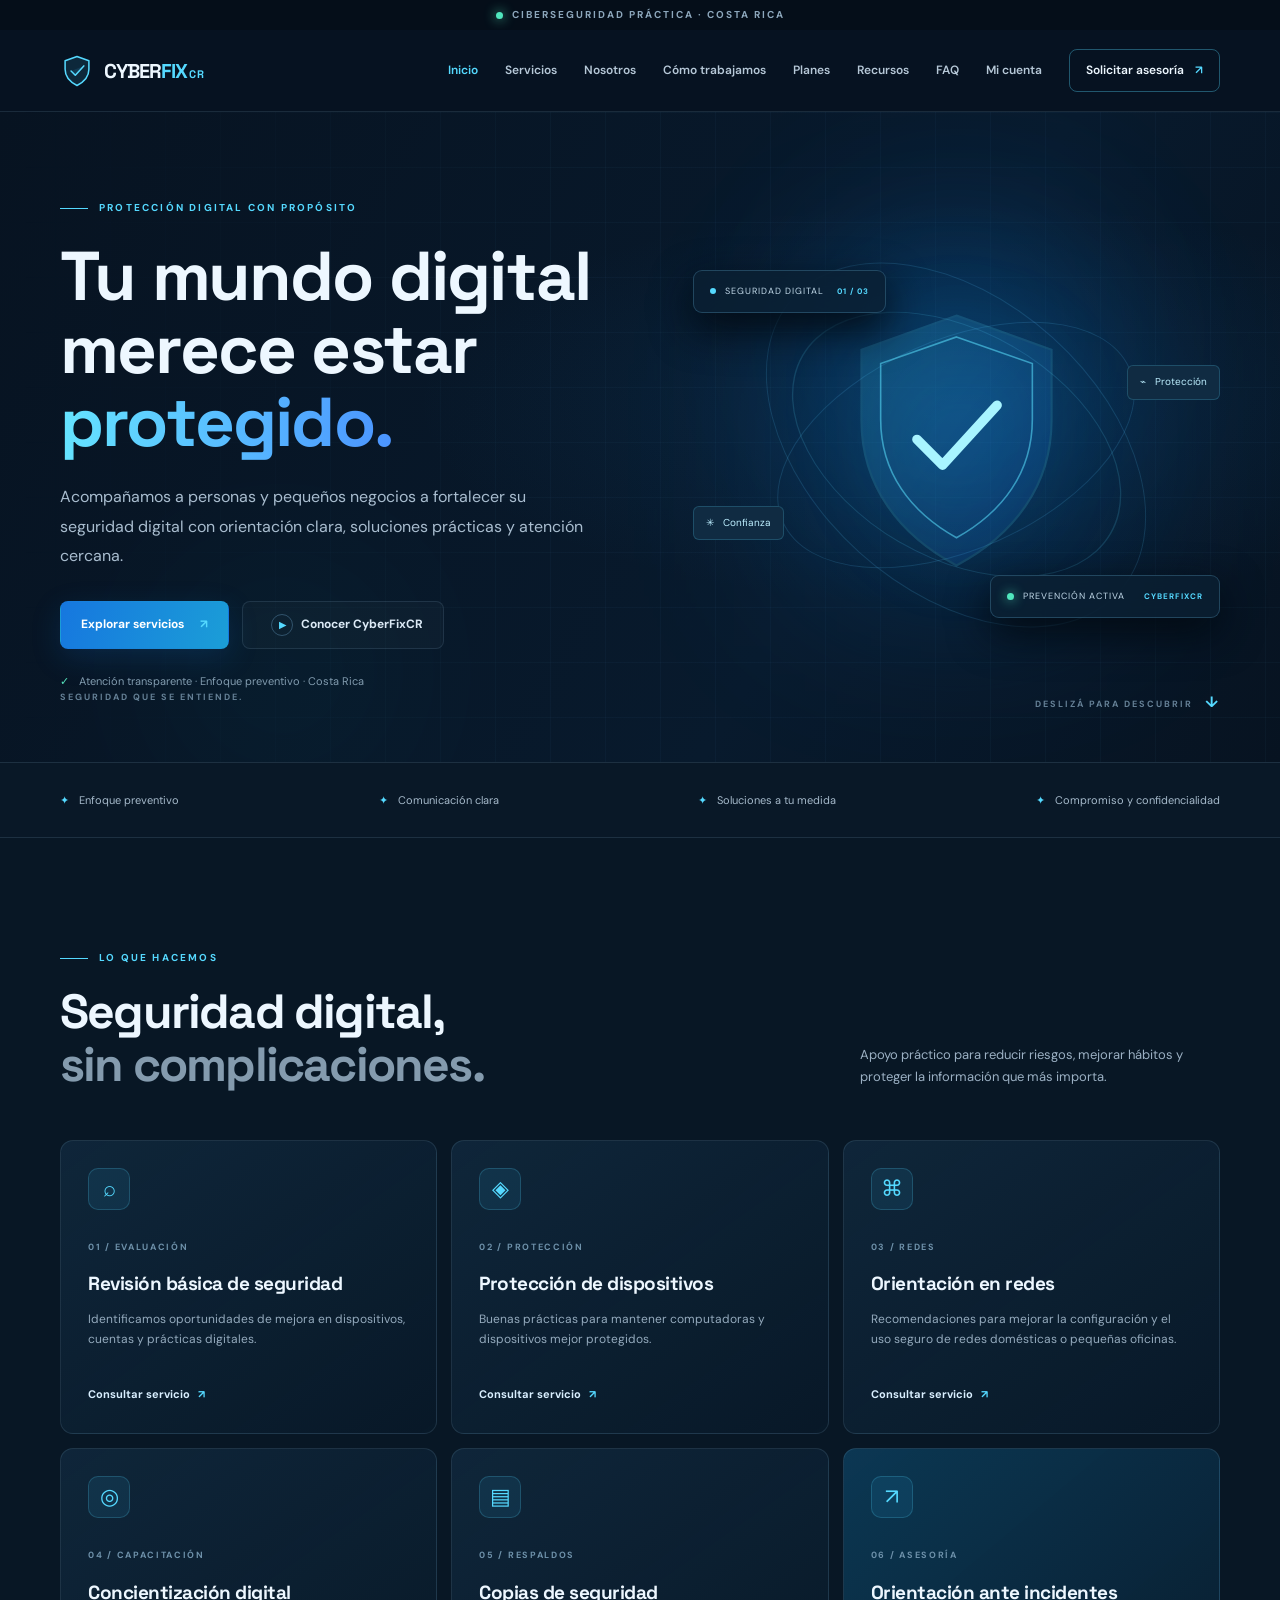
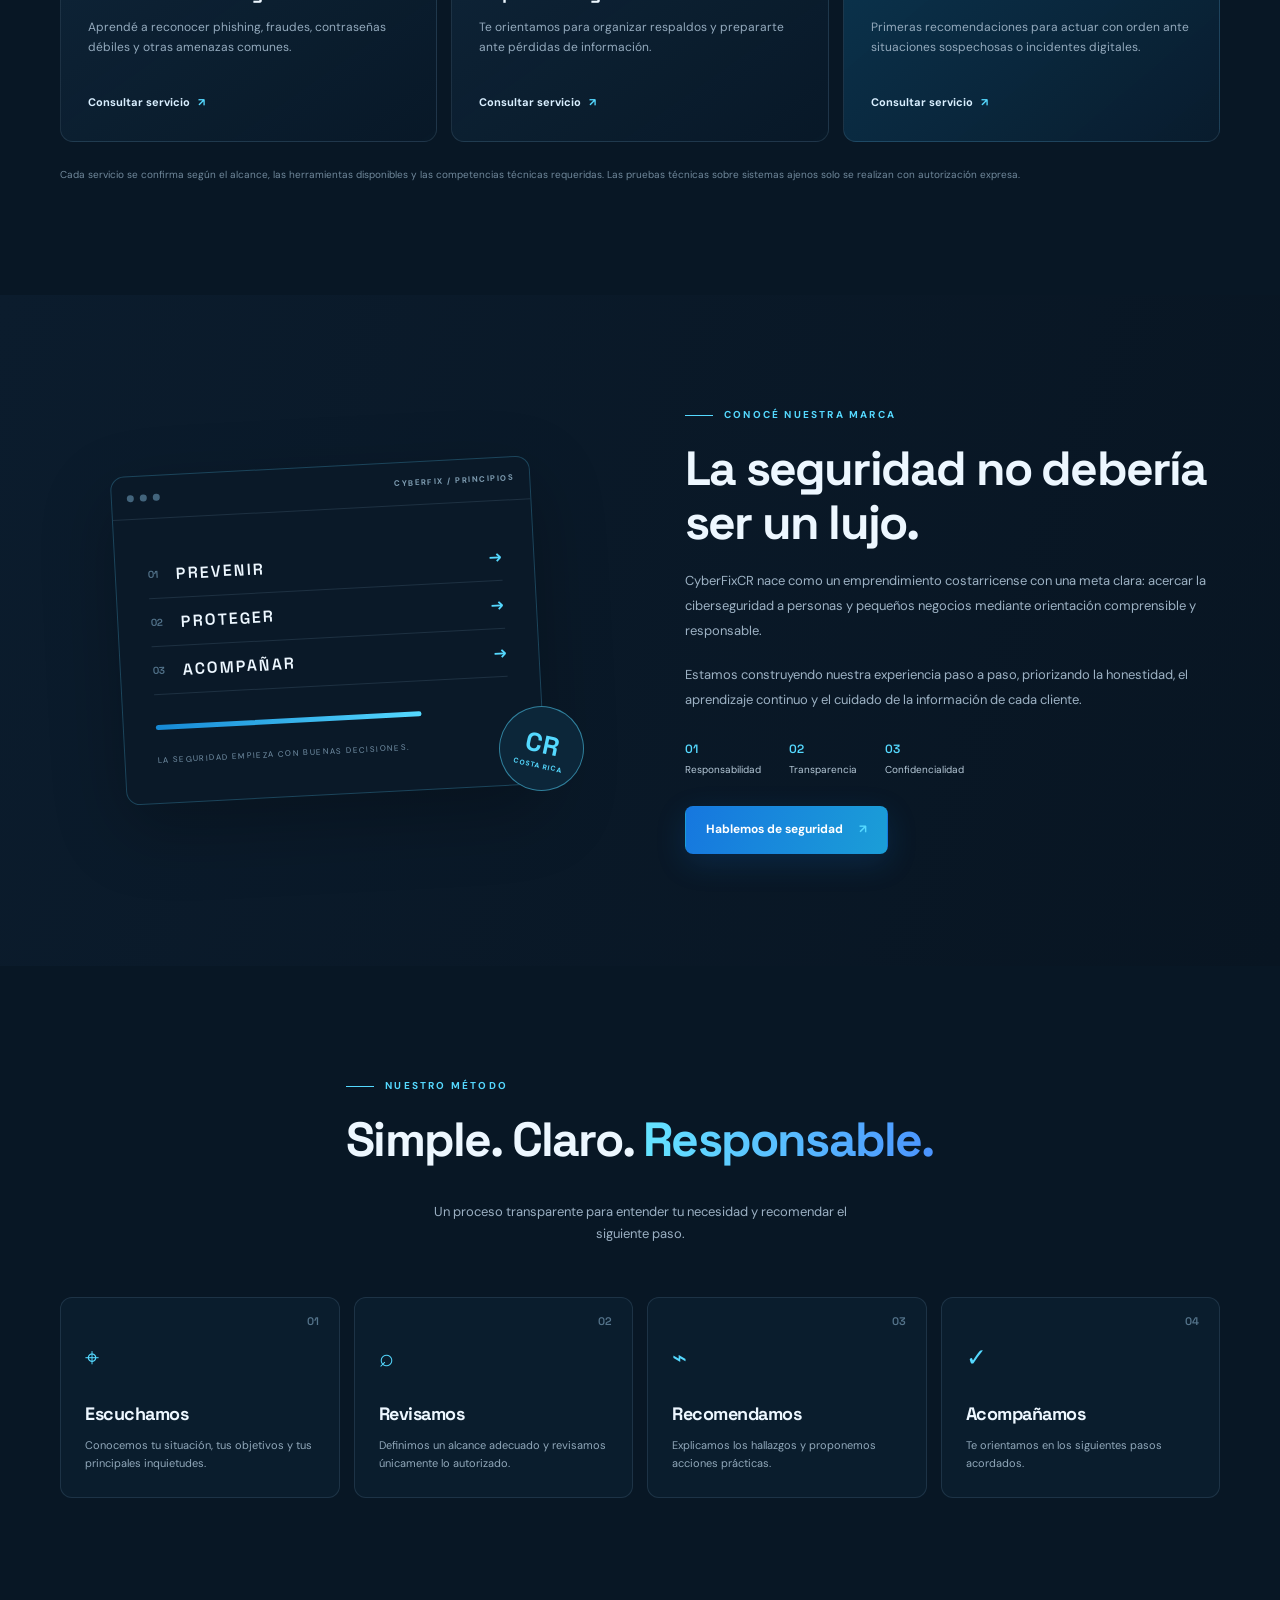
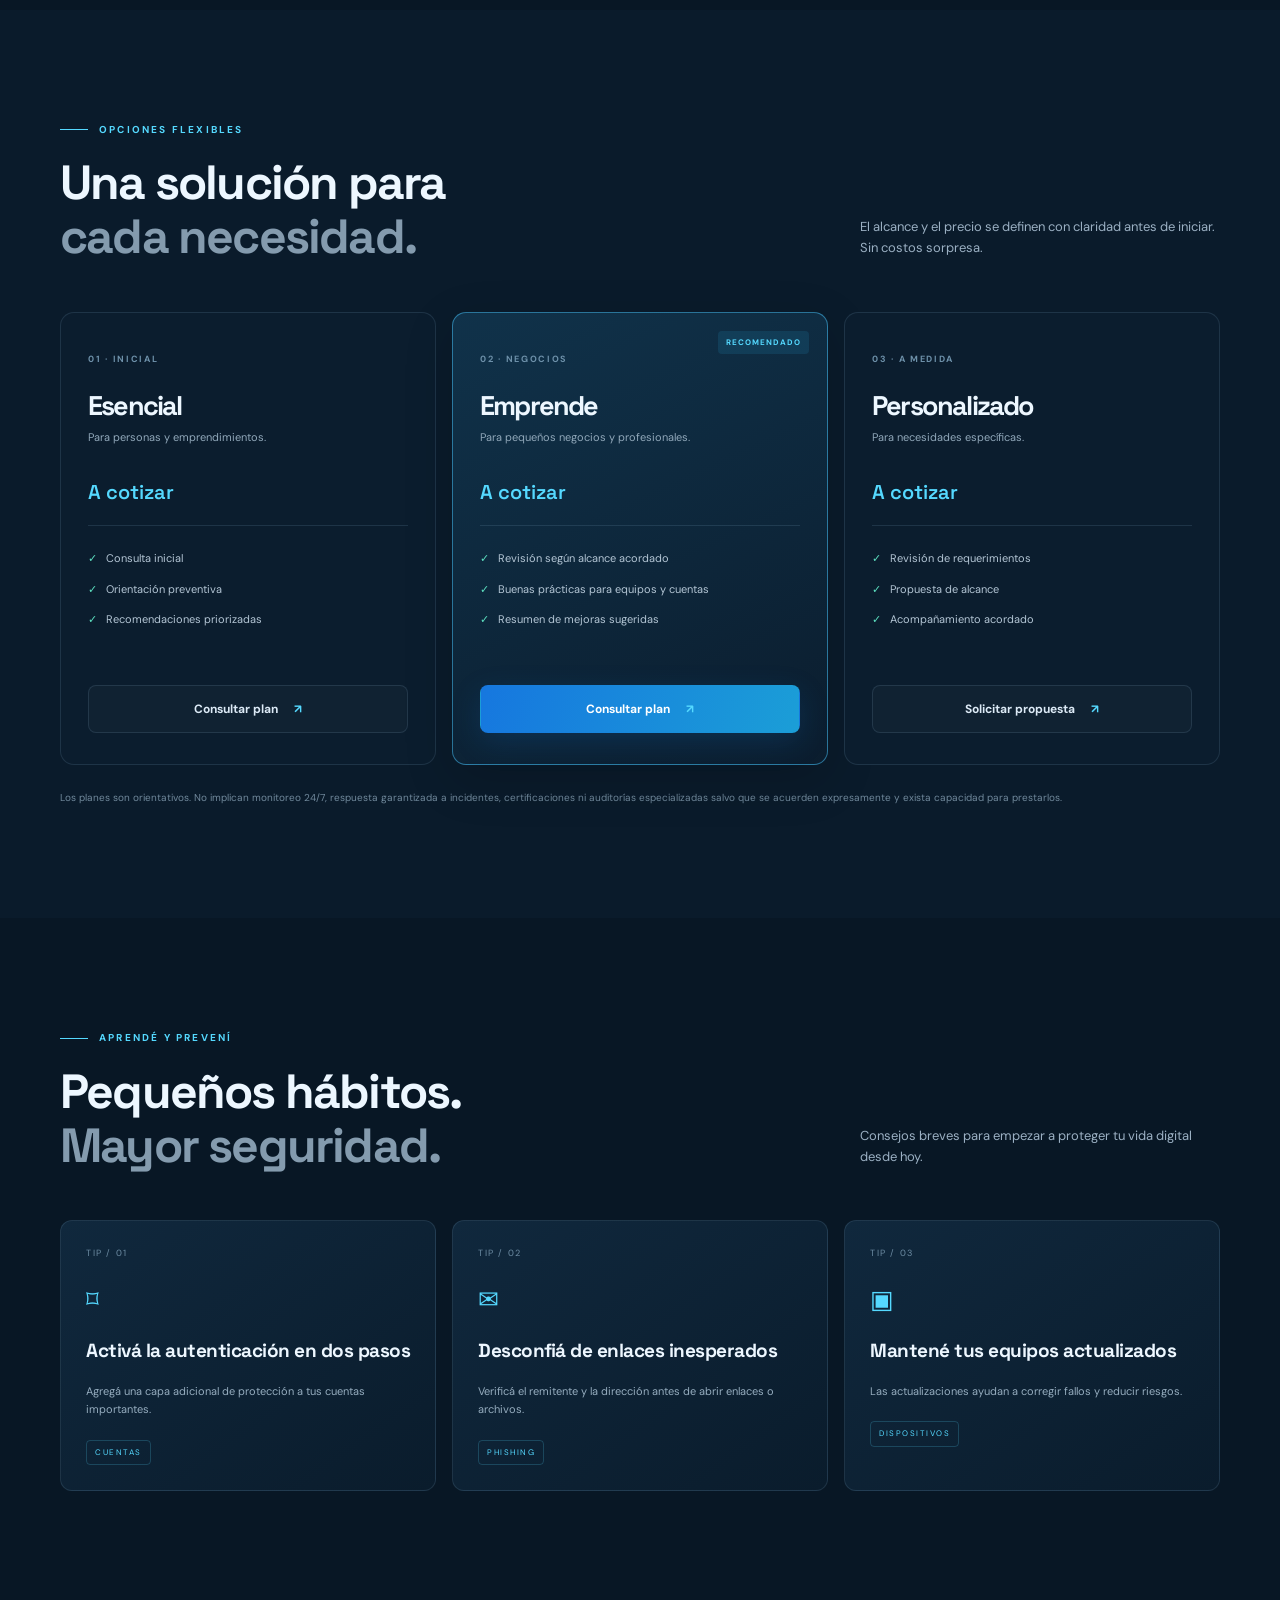
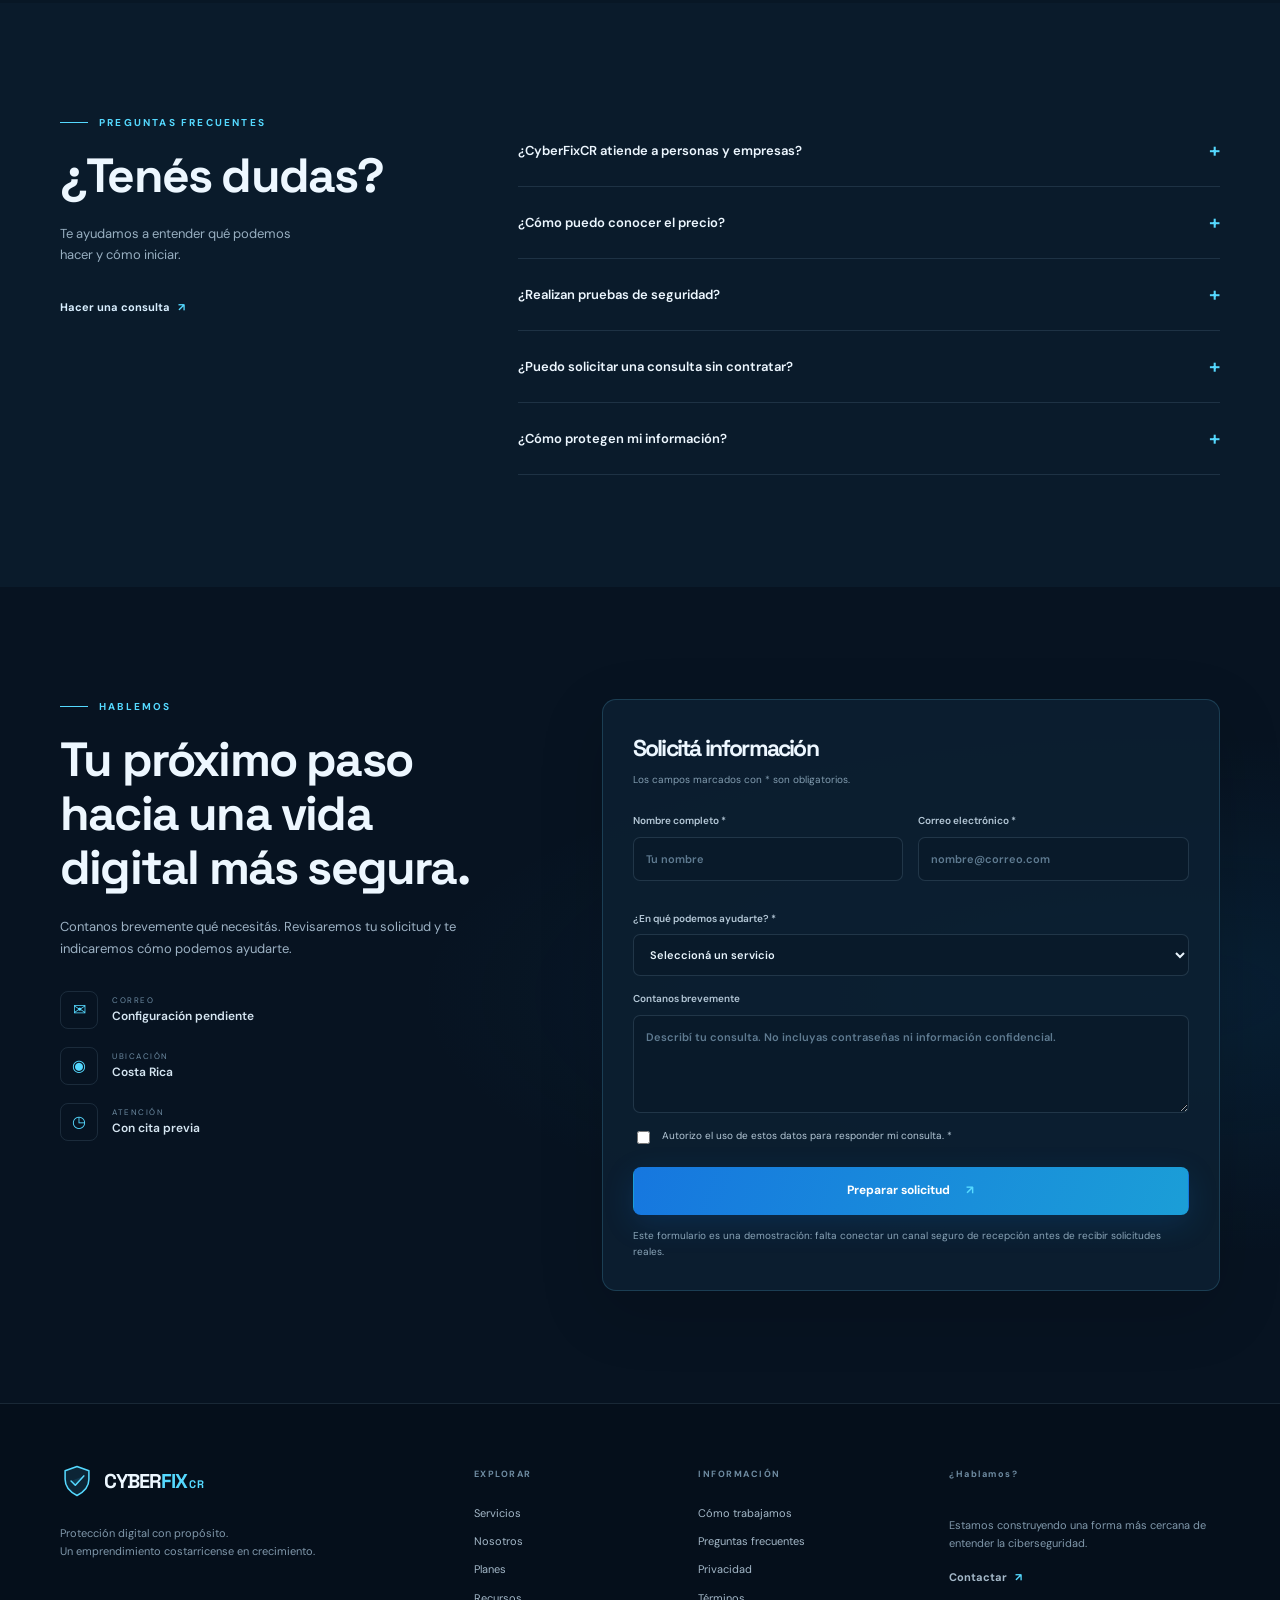
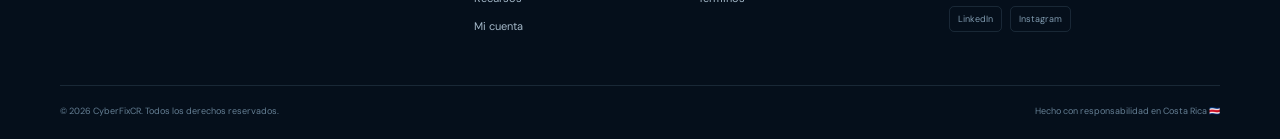
==== index.html @ 5a6a49fe "Add animated brand intro Co-authored-by: Copilot App <223556219+Copilot@users.noreply.github.com>" ====
<!doctype html>
<html lang="es">
<head>
  <meta charset="utf-8">
  <meta name="viewport" content="width=device-width, initial-scale=1">
  <meta name="theme-color" content="#071321">
  <meta name="description" content="CyberFixCR: orientación y soluciones prácticas de ciberseguridad para personas, profesionales y pequeños negocios en Costa Rica.">
  <meta property="og:title" content="CyberFixCR | Protección digital">
  <meta property="og:description" content="Tu mundo digital merece estar protegido.">
  <meta property="og:type" content="website">
  <meta property="og:url" content="https://cyberfixcr.github.io/">
  <link rel="canonical" href="https://cyberfixcr.github.io/">
  <title>CyberFixCR | Tu seguridad digital, nuestra prioridad</title>
  <link rel="icon" href="favicon.svg" type="image/svg+xml">
  <link rel="preconnect" href="https://fonts.googleapis.com">
  <link rel="preconnect" href="https://fonts.gstatic.com" crossorigin>
  <link href="https://fonts.googleapis.com/css2?family=DM+Sans:wght@400;500;600;700&family=Space+Grotesk:wght@500;600;700&display=swap" rel="stylesheet">
  <link rel="stylesheet" href="styles.css">
</head>
<body>
  <div class="brand-intro" id="brand-intro" role="status" aria-live="polite">
    <div class="brand-intro-glow brand-intro-glow-a"></div>
    <div class="brand-intro-glow brand-intro-glow-b"></div>
    <div class="brand-intro-panel">
      <div class="brand-intro-kicker"><span></span> CYBERFIXCR · COSTA RICA</div>
      <p class="brand-intro-label">POWERED BY</p>
      <div class="brand-intro-stack">
        <div class="brand-intro-logo brand-intro-github">
          <span class="brand-intro-icon" aria-hidden="true"><svg viewBox="0 0 32 32"><rect x="5" y="6" width="22" height="20" rx="5"/><path d="m12 13-3 3 3 3m8-6 3 3-3 3m-3-8-2 10"/></svg></span>
          <span>GitHub</span>
        </div>
        <span class="brand-intro-amp" aria-label="y">&amp;</span>
        <div class="brand-intro-logo brand-intro-supabase">
          <span class="brand-intro-icon" aria-hidden="true"><svg viewBox="0 0 32 32"><path d="M18 4 7 18h8l-1 10 11-15h-8l1-9Z"/></svg></span>
          <span>Supabase</span>
        </div>
      </div>
      <div class="brand-intro-rule"><span></span></div>
      <p class="brand-intro-tagline">Protección digital con propósito.</p>
      <button class="brand-intro-skip" type="button">Saltar intro <span aria-hidden="true">↗</span></button>
    </div>
    <div class="brand-intro-corners" aria-hidden="true"><span>SECURE CONNECTION</span><span>01 — CYBERFIXCR</span></div>
  </div>
  <a class="skip-link" href="#contenido">Saltar al contenido</a>
  <div class="topline"><span class="pulse"></span> CIBERSEGURIDAD PRÁCTICA · COSTA RICA</div>
  <header class="site-header" id="top">
    <div class="container nav-wrap">
      <a class="brand" href="#inicio" aria-label="CyberFixCR, inicio">
        <span class="brand-mark" aria-hidden="true"><svg viewBox="0 0 40 40"><path d="M20 3 34 8v10c0 9-5.8 15-14 19C11.8 33 6 27 6 18V8l14-5Z"/><path d="m13 20 5 5 10-11"/></svg></span>
        <span>CYBER<span class="accent">FIX</span><small>CR</small></span>
      </a>
      <button class="menu-toggle" aria-label="Abrir menú" aria-expanded="false" aria-controls="main-nav"><span></span><span></span><span></span></button>
      <nav id="main-nav" class="main-nav" aria-label="Navegación principal">
        <a href="#inicio" class="nav-link active">Inicio</a>
        <a href="#servicios" class="nav-link">Servicios</a>
        <a href="#nosotros" class="nav-link">Nosotros</a>
        <a href="#proceso" class="nav-link">Cómo trabajamos</a>
        <a href="#planes" class="nav-link">Planes</a>
        <a href="#recursos" class="nav-link">Recursos</a>
        <a href="#faq" class="nav-link">FAQ</a>
        <a href="portal.html" class="nav-link">Mi cuenta</a>
        <a href="#contacto" class="nav-link nav-cta">Solicitar asesoría <span>↗</span></a>
      </nav>
    </div>
  </header>

  <main id="contenido">
    <section class="hero section" id="inicio">
      <div class="hero-grid"></div><div class="orb orb-one"></div><div class="orb orb-two"></div>
      <div class="container hero-layout">
        <div class="hero-copy reveal">
          <div class="eyebrow"><span class="eyebrow-line"></span> PROTECCIÓN DIGITAL CON PROPÓSITO</div>
          <h1>Tu mundo digital<br>merece estar <span class="gradient-text">protegido.</span></h1>
          <p class="hero-lead">Acompañamos a personas y pequeños negocios a fortalecer su seguridad digital con orientación clara, soluciones prácticas y atención cercana.</p>
          <div class="hero-actions">
            <a class="btn btn-primary" href="#servicios">Explorar servicios <span>↗</span></a>
            <a class="btn btn-ghost" href="#nosotros"><span class="play-icon">▶</span> Conocer CyberFixCR</a>
          </div>
          <div class="hero-note"><span class="check-dot">✓</span> Atención transparente · Enfoque preventivo · Costa Rica</div>
        </div>
        <div class="hero-visual reveal" aria-label="Ilustración abstracta de protección digital">
          <div class="visual-glow"></div>
          <div class="orbit orbit-a"></div><div class="orbit orbit-b"></div>
          <div class="visual-card card-top"><span class="mini-dot"></span> SEGURIDAD DIGITAL <b>01 / 03</b></div>
          <div class="shield-wrap">
            <svg class="big-shield" viewBox="0 0 220 250" role="img" aria-label="Escudo digital"><defs><linearGradient id="shieldGradient" x1="0" y1="0" x2="1" y2="1"><stop offset="0" stop-color="#48ddff"/><stop offset="1" stop-color="#1766e8"/></linearGradient></defs><path d="M110 8 199 40v66c0 62-36 108-89 136C57 214 21 168 21 106V40L110 8Z" fill="url(#shieldGradient)" opacity=".16" stroke="#56dfff" stroke-width="2"/><path d="M110 28 181 53v52c0 50-28 87-71 111-43-24-71-61-71-111V53l71-25Z" fill="none" stroke="#5ce2ff" stroke-width="1.5" opacity=".55"/><path d="m73 124 24 24 51-56" fill="none" stroke="#a8f4ff" stroke-width="9" stroke-linecap="round" stroke-linejoin="round"/></svg>
            <span class="shield-ring"></span>
          </div>
          <div class="visual-card card-bottom"><span class="status-led"></span><span>PREVENCIÓN ACTIVA</span><b>CYBERFIXCR</b></div>
          <span class="float-chip chip-one">⌁ &nbsp; Protección</span><span class="float-chip chip-two">✳ &nbsp; Confianza</span>
        </div>
      </div>
      <div class="container hero-bottom"><span>SEGURIDAD QUE SE ENTIENDE.</span><span class="scroll-cue">DESLIZÁ PARA DESCUBRIR <b>↓</b></span></div>
    </section>

    <section class="trust-strip"><div class="container trust-items"><span><i>✦</i> Enfoque preventivo</span><span><i>✦</i> Comunicación clara</span><span><i>✦</i> Soluciones a tu medida</span><span><i>✦</i> Compromiso y confidencialidad</span></div></section>

    <section class="section services-section" id="servicios">
      <div class="container">
        <div class="section-heading reveal"><div><div class="eyebrow"><span class="eyebrow-line"></span> LO QUE HACEMOS</div><h2>Seguridad digital,<br><span class="muted-heading">sin complicaciones.</span></h2></div><p>Apoyo práctico para reducir riesgos, mejorar hábitos y proteger la información que más importa.</p></div>
        <div class="services-grid">
          <article class="service-card reveal"><div class="service-icon">⌕</div><span class="card-index">01 / EVALUACIÓN</span><h3>Revisión básica de seguridad</h3><p>Identificamos oportunidades de mejora en dispositivos, cuentas y prácticas digitales.</p><a href="#contacto" class="text-link" data-service="Revisión básica de seguridad">Consultar servicio <span>↗</span></a></article>
          <article class="service-card reveal"><div class="service-icon">◈</div><span class="card-index">02 / PROTECCIÓN</span><h3>Protección de dispositivos</h3><p>Buenas prácticas para mantener computadoras y dispositivos mejor protegidos.</p><a href="#contacto" class="text-link" data-service="Protección de dispositivos">Consultar servicio <span>↗</span></a></article>
          <article class="service-card reveal"><div class="service-icon">⌘</div><span class="card-index">03 / REDES</span><h3>Orientación en redes</h3><p>Recomendaciones para mejorar la configuración y el uso seguro de redes domésticas o pequeñas oficinas.</p><a href="#contacto" class="text-link" data-service="Orientación en redes">Consultar servicio <span>↗</span></a></article>
          <article class="service-card reveal"><div class="service-icon">◎</div><span class="card-index">04 / CAPACITACIÓN</span><h3>Concientización digital</h3><p>Aprendé a reconocer phishing, fraudes, contraseñas débiles y otras amenazas comunes.</p><a href="#contacto" class="text-link" data-service="Concientización digital">Consultar servicio <span>↗</span></a></article>
          <article class="service-card reveal"><div class="service-icon">▤</div><span class="card-index">05 / RESPALDOS</span><h3>Copias de seguridad</h3><p>Te orientamos para organizar respaldos y prepararte ante pérdidas de información.</p><a href="#contacto" class="text-link" data-service="Copias de seguridad">Consultar servicio <span>↗</span></a></article>
          <article class="service-card service-card-featured reveal"><div class="service-icon">↗</div><span class="card-index">06 / ASESORÍA</span><h3>Orientación ante incidentes</h3><p>Primeras recomendaciones para actuar con orden ante situaciones sospechosas o incidentes digitales.</p><a href="#contacto" class="text-link" data-service="Orientación ante incidentes">Consultar servicio <span>↗</span></a></article>
        </div>
        <p class="section-footnote">Cada servicio se confirma según el alcance, las herramientas disponibles y las competencias técnicas requeridas. Las pruebas técnicas sobre sistemas ajenos solo se realizan con autorización expresa.</p>
      </div>
    </section>

    <section class="section about-section" id="nosotros">
      <div class="container about-layout">
        <div class="about-art reveal"><div class="about-panel"><div class="panel-top"><span></span><span></span><span></span><b>CYBERFIX / PRINCIPIOS</b></div><div class="panel-code"><p><em>01</em> <span>PREVENIR</span> <b>→</b></p><p><em>02</em> <span>PROTEGER</span> <b>→</b></p><p><em>03</em> <span>ACOMPAÑAR</span> <b>→</b></p><div class="code-line"></div><small>LA SEGURIDAD EMPIEZA CON BUENAS DECISIONES.</small></div></div><div class="about-stamp">CR<br><small>COSTA RICA</small></div></div>
        <div class="about-copy reveal"><div class="eyebrow"><span class="eyebrow-line"></span> CONOCÉ NUESTRA MARCA</div><h2>La seguridad no debería ser un lujo.</h2><p>CyberFixCR nace como un emprendimiento costarricense con una meta clara: acercar la ciberseguridad a personas y pequeños negocios mediante orientación comprensible y responsable.</p><p>Estamos construyendo nuestra experiencia paso a paso, priorizando la honestidad, el aprendizaje continuo y el cuidado de la información de cada cliente.</p><div class="values-row"><div><b>01</b><span>Responsabilidad</span></div><div><b>02</b><span>Transparencia</span></div><div><b>03</b><span>Confidencialidad</span></div></div><a href="#contacto" class="btn btn-primary">Hablemos de seguridad <span>↗</span></a></div>
      </div>
    </section>

    <section class="section process-section" id="proceso">
      <div class="container"><div class="section-heading centered reveal"><div><div class="eyebrow"><span class="eyebrow-line"></span> NUESTRO MÉTODO</div><h2>Simple. Claro. <span class="gradient-text">Responsable.</span></h2></div><p>Un proceso transparente para entender tu necesidad y recomendar el siguiente paso.</p></div>
        <div class="process-grid"><article class="process-step reveal"><span>01</span><div class="process-symbol">⌖</div><h3>Escuchamos</h3><p>Conocemos tu situación, tus objetivos y tus principales inquietudes.</p></article><article class="process-step reveal"><span>02</span><div class="process-symbol">⌕</div><h3>Revisamos</h3><p>Definimos un alcance adecuado y revisamos únicamente lo autorizado.</p></article><article class="process-step reveal"><span>03</span><div class="process-symbol">⌁</div><h3>Recomendamos</h3><p>Explicamos los hallazgos y proponemos acciones prácticas.</p></article><article class="process-step reveal"><span>04</span><div class="process-symbol">✓</div><h3>Acompañamos</h3><p>Te orientamos en los siguientes pasos acordados.</p></article></div>
      </div>
    </section>

    <section class="section plans-section" id="planes">
      <div class="container"><div class="section-heading reveal"><div><div class="eyebrow"><span class="eyebrow-line"></span> OPCIONES FLEXIBLES</div><h2>Una solución para<br><span class="muted-heading">cada necesidad.</span></h2></div><p>El alcance y el precio se definen con claridad antes de iniciar. Sin costos sorpresa.</p></div>
        <div class="plans-grid"><article class="plan-card reveal"><span class="plan-label">01 · INICIAL</span><h3>Esencial</h3><p class="plan-for">Para personas y emprendimientos.</p><div class="plan-price">A cotizar</div><ul><li>Consulta inicial</li><li>Orientación preventiva</li><li>Recomendaciones priorizadas</li></ul><a href="#contacto" class="btn btn-outline" data-plan="Esencial">Consultar plan <span>↗</span></a></article>
          <article class="plan-card plan-popular reveal"><div class="popular-tag">RECOMENDADO</div><span class="plan-label">02 · NEGOCIOS</span><h3>Emprende</h3><p class="plan-for">Para pequeños negocios y profesionales.</p><div class="plan-price">A cotizar</div><ul><li>Revisión según alcance acordado</li><li>Buenas prácticas para equipos y cuentas</li><li>Resumen de mejoras sugeridas</li></ul><a href="#contacto" class="btn btn-primary" data-plan="Emprende">Consultar plan <span>↗</span></a></article>
          <article class="plan-card reveal"><span class="plan-label">03 · A MEDIDA</span><h3>Personalizado</h3><p class="plan-for">Para necesidades específicas.</p><div class="plan-price">A cotizar</div><ul><li>Revisión de requerimientos</li><li>Propuesta de alcance</li><li>Acompañamiento acordado</li></ul><a href="#contacto" class="btn btn-outline" data-plan="Personalizado">Solicitar propuesta <span>↗</span></a></article></div>
        <p class="section-footnote">Los planes son orientativos. No implican monitoreo 24/7, respuesta garantizada a incidentes, certificaciones ni auditorías especializadas salvo que se acuerden expresamente y exista capacidad para prestarlos.</p>
      </div>
    </section>

    <section class="section resources-section" id="recursos">
      <div class="container"><div class="section-heading reveal"><div><div class="eyebrow"><span class="eyebrow-line"></span> APRENDÉ Y PREVENÍ</div><h2>Pequeños hábitos.<br><span class="muted-heading">Mayor seguridad.</span></h2></div><p>Consejos breves para empezar a proteger tu vida digital desde hoy.</p></div>
        <div class="resources-grid"><article class="resource-card reveal"><div class="resource-number">TIP / 01</div><div class="resource-icon">⌑</div><h3>Activá la autenticación en dos pasos</h3><p>Agregá una capa adicional de protección a tus cuentas importantes.</p><span class="resource-tag">CUENTAS</span></article><article class="resource-card reveal"><div class="resource-number">TIP / 02</div><div class="resource-icon">✉</div><h3>Desconfiá de enlaces inesperados</h3><p>Verificá el remitente y la dirección antes de abrir enlaces o archivos.</p><span class="resource-tag">PHISHING</span></article><article class="resource-card reveal"><div class="resource-number">TIP / 03</div><div class="resource-icon">▣</div><h3>Mantené tus equipos actualizados</h3><p>Las actualizaciones ayudan a corregir fallos y reducir riesgos.</p><span class="resource-tag">DISPOSITIVOS</span></article></div>
      </div>
    </section>

    <section class="faq-section section" id="faq"><div class="container faq-layout"><div class="faq-intro reveal"><div class="eyebrow"><span class="eyebrow-line"></span> PREGUNTAS FRECUENTES</div><h2>¿Tenés dudas?</h2><p>Te ayudamos a entender qué podemos hacer y cómo iniciar.</p><a href="#contacto" class="text-link">Hacer una consulta <span>↗</span></a></div><div class="faq-list reveal">
      <details><summary>¿CyberFixCR atiende a personas y empresas?<span>+</span></summary><p>Sí. El enfoque inicial está dirigido a personas, profesionales independientes y pequeños negocios en Costa Rica.</p></details>
      <details><summary>¿Cómo puedo conocer el precio?<span>+</span></summary><p>Contanos qué necesitás. Revisaremos el alcance y te enviaremos una propuesta antes de iniciar cualquier trabajo.</p></details>
      <details><summary>¿Realizan pruebas de seguridad?<span>+</span></summary><p>Cualquier prueba técnica requiere autorización expresa del propietario, alcance definido y capacidad técnica adecuada. No se realizan pruebas sobre sistemas de terceros sin permiso.</p></details>
      <details><summary>¿Puedo solicitar una consulta sin contratar?<span>+</span></summary><p>Podés enviarnos tu consulta inicial para conocer si podemos ayudarte y cuál sería el siguiente paso.</p></details>
      <details><summary>¿Cómo protegen mi información?<span>+</span></summary><p>La información compartida debe limitarse a lo necesario. No envíes contraseñas, códigos de verificación ni datos sensibles mediante el formulario.</p></details>
    </div></div></section>

    <section class="contact-section section" id="contacto"><div class="container contact-layout"><div class="contact-copy reveal"><div class="eyebrow"><span class="eyebrow-line"></span> HABLEMOS</div><h2>Tu próximo paso hacia una vida digital más segura.</h2><p>Contanos brevemente qué necesitás. Revisaremos tu solicitud y te indicaremos cómo podemos ayudarte.</p><div class="contact-detail"><span>✉</span><div><small>CORREO</small><b>Configuración pendiente</b></div></div><div class="contact-detail"><span>◉</span><div><small>UBICACIÓN</small><b>Costa Rica</b></div></div><div class="contact-detail"><span>◷</span><div><small>ATENCIÓN</small><b>Con cita previa</b></div></div></div>
      <form class="contact-form reveal" id="contact-form" novalidate><div class="form-heading"><h3>Solicitá información</h3><p>Los campos marcados con * son obligatorios.</p></div><div class="form-row"><label>Nombre completo *<input name="name" autocomplete="name" required minlength="2" placeholder="Tu nombre"></label><label>Correo electrónico *<input name="email" type="email" autocomplete="email" required placeholder="nombre@correo.com"></label></div><label>¿En qué podemos ayudarte? *<select name="service" required><option value="">Seleccioná un servicio</option><option>Revisión básica de seguridad</option><option>Protección de dispositivos</option><option>Orientación en redes</option><option>Concientización digital</option><option>Copias de seguridad</option><option>Orientación ante incidentes</option><option>Consulta general</option></select></label><label>Contanos brevemente <textarea name="message" rows="4" maxlength="1200" placeholder="Describí tu consulta. No incluyas contraseñas ni información confidencial."></textarea></label><label class="consent"><input type="checkbox" required name="consent"><span>Autorizo el uso de estos datos para responder mi consulta. *</span></label><button class="btn btn-primary form-submit" type="submit">Preparar solicitud <span>↗</span></button><p class="form-status" id="form-status" role="status" aria-live="polite">Este formulario es una demostración: falta conectar un canal seguro de recepción antes de recibir solicitudes reales.</p></form>
    </div></section>
  </main>

  <footer class="site-footer"><div class="container"><div class="footer-main"><div class="footer-brand"><a class="brand" href="#inicio"><span class="brand-mark"><svg viewBox="0 0 40 40"><path d="M20 3 34 8v10c0 9-5.8 15-14 19C11.8 33 6 27 6 18V8l14-5Z"/><path d="m13 20 5 5 10-11"/></svg></span><span>CYBER<span class="accent">FIX</span><small>CR</small></span></a><p>Protección digital con propósito.<br>Un emprendimiento costarricense en crecimiento.</p></div><div><h4>EXPLORAR</h4><a href="#servicios">Servicios</a><a href="#nosotros">Nosotros</a><a href="#planes">Planes</a><a href="#recursos">Recursos</a><a href="portal.html">Mi cuenta</a></div><div><h4>INFORMACIÓN</h4><a href="#proceso">Cómo trabajamos</a><a href="#faq">Preguntas frecuentes</a><a href="#privacidad">Privacidad</a><a href="#terminos">Términos</a></div><div class="footer-cta"><h4>¿Hablamos?</h4><p>Estamos construyendo una forma más cercana de entender la ciberseguridad.</p><a href="#contacto" class="text-link">Contactar <span>↗</span></a><div class="social-links" aria-label="Redes sociales"><span title="Perfil próximamente">LinkedIn</span><span title="Perfil próximamente">Instagram</span></div></div></div><div class="footer-bottom"><span>© <span id="year"></span> CyberFixCR. Todos los derechos reservados.</span><span>Hecho con responsabilidad en Costa Rica 🇨🇷</span></div></div></footer>

  <dialog class="legal-dialog" id="legal-dialog"><div class="dialog-head"><b id="dialog-title">Información</b><button type="button" class="dialog-close" aria-label="Cerrar">×</button></div><div class="dialog-content" id="dialog-content"></div></dialog>
  <button class="back-top" id="back-top" aria-label="Volver arriba">↑</button>
  <script src="script.js"></script>
</body>
</html>
---- styles.css ----
@import url('https://fonts.googleapis.com/css2?family=DM+Sans:wght@400;500;600;700&family=Space+Grotesk:wght@500;600;700&display=swap');
:root{--bg:#071321;--bg2:#0a1a2b;--panel:#0d2033;--panel2:#10283e;--line:rgba(151,190,220,.14);--text:#edf7ff;--muted:#9bb0c3;--cyan:#55d9ff;--blue:#2676ee;--max:1160px;--radius:20px}
*{box-sizing:border-box}html{scroll-behavior:smooth;scroll-padding-top:92px}body{margin:0;background:var(--bg);color:var(--text);font-family:'DM Sans',sans-serif;line-height:1.65;overflow-x:hidden}body.menu-open{overflow:hidden}a{color:inherit;text-decoration:none}button,input,textarea,select{font:inherit}.container{width:min(var(--max),calc(100% - 48px));margin-inline:auto}.topline{height:30px;display:flex;align-items:center;justify-content:center;gap:9px;background:#050e19;color:#8da7bc;font-size:10px;font-weight:700;letter-spacing:2px}.pulse,.status-led{width:7px;height:7px;border-radius:50%;background:#50e6bd;box-shadow:0 0 12px #50e6bd}.site-header{height:82px;position:sticky;top:0;z-index:50;background:rgba(7,19,33,.88);backdrop-filter:blur(18px);border-bottom:1px solid var(--line)}.nav-wrap{height:100%;display:flex;align-items:center;justify-content:space-between}.brand{display:inline-flex;align-items:center;gap:10px;font:700 20px 'Space Grotesk',sans-serif;letter-spacing:-1px}.brand-mark{width:34px;height:38px;display:grid;place-items:center}.brand-mark svg{width:100%;fill:rgba(66,198,255,.12);stroke:var(--cyan);stroke-width:1.8;stroke-linecap:round;stroke-linejoin:round}.brand .accent,.brand small{color:var(--cyan)}.brand small{font-size:11px;margin-left:2px;letter-spacing:1px}.main-nav{display:flex;align-items:center;gap:27px}.nav-link{font-size:12px;color:#b6c8d8;font-weight:600;transition:.2s}.nav-link:hover,.nav-link.active{color:var(--cyan)}.nav-cta{padding:11px 16px;border:1px solid rgba(85,217,255,.35);border-radius:8px;color:var(--text)}.nav-cta span,.btn span,.text-link span{margin-left:8px;color:var(--cyan)}.menu-toggle{display:none;background:none;border:0;color:white}
.section{padding:112px 0;position:relative}.hero{min-height:650px;padding:88px 0 28px;overflow:hidden;background:radial-gradient(ellipse at 75% 45%,rgba(17,91,151,.18),transparent 40%),linear-gradient(120deg,#071321,#081a2d 65%,#071321)}.hero-grid{position:absolute;inset:0;background-image:linear-gradient(rgba(95,167,210,.045) 1px,transparent 1px),linear-gradient(90deg,rgba(95,167,210,.045) 1px,transparent 1px);background-size:55px 55px;mask-image:linear-gradient(to right,transparent,black 45%,black)}.orb{position:absolute;border-radius:50%;filter:blur(90px);opacity:.18;pointer-events:none}.orb-one{width:260px;height:260px;background:#0878d7;right:15%;top:15%}.orb-two{width:180px;height:180px;background:#13c8dc;left:15%;bottom:0;opacity:.08}.hero-layout{position:relative;display:grid;grid-template-columns:1.05fr .95fr;align-items:center;gap:50px;min-height:480px}.eyebrow{display:flex;align-items:center;gap:11px;color:var(--cyan);font-size:10px;font-weight:700;letter-spacing:2.2px}.eyebrow-line{width:28px;height:1px;background:var(--cyan)}h1,h2,h3,p{margin-top:0}h1,h2,h3{font-family:'Space Grotesk',sans-serif;letter-spacing:-1.8px}h1{font-size:clamp(44px,5.4vw,70px);line-height:1.06;margin:23px 0}.gradient-text{background:linear-gradient(90deg,#65e4ff,#4b94ff);-webkit-background-clip:text;background-clip:text;color:transparent}.hero-lead{max-width:540px;color:#a9bdcf;font-size:16px;line-height:1.85}.hero-actions{display:flex;flex-wrap:wrap;gap:13px;margin:30px 0 23px}.btn{min-height:48px;padding:0 20px;display:inline-flex;align-items:center;justify-content:center;gap:8px;border-radius:8px;font-size:12px;font-weight:700;border:1px solid transparent;cursor:pointer;transition:transform .2s,box-shadow .2s,background .2s}.btn:hover{transform:translateY(-3px)}.btn-primary{background:linear-gradient(110deg,#1677df,#1b9ed7);color:#fff;box-shadow:0 9px 30px rgba(19,119,213,.18)}.btn-primary:hover{box-shadow:0 12px 35px rgba(35,166,232,.3)}.btn-ghost,.btn-outline{border-color:var(--line);color:#dceaf6;background:rgba(255,255,255,.025)}.play-icon{font-size:9px;color:var(--cyan);border:1px solid #31536c;border-radius:50%;width:22px;height:22px;display:grid;place-items:center}.hero-note{font-size:11px;color:#829caf}.check-dot{color:#56e3bd;margin-right:7px}.hero-visual{height:430px;position:relative;display:grid;place-items:center}.visual-glow{position:absolute;width:270px;height:270px;background:#0876ce;filter:blur(100px);opacity:.28}.orbit{position:absolute;border:1px solid rgba(88,200,255,.16);border-radius:50%;transform:rotate(-24deg)}.orbit-a{width:380px;height:210px}.orbit-b{width:440px;height:290px;transform:rotate(42deg)}.shield-wrap{position:relative;z-index:2;filter:drop-shadow(0 0 40px rgba(37,177,255,.3));animation:float 6s ease-in-out infinite}.big-shield{width:235px}.shield-ring{position:absolute;inset:24px -10px;border:1px solid rgba(89,218,255,.16);border-radius:50%;transform:rotate(30deg) scaleX(1.4);pointer-events:none}.visual-card{position:absolute;z-index:3;background:rgba(10,32,51,.8);border:1px solid rgba(116,204,241,.23);backdrop-filter:blur(12px);border-radius:9px;padding:13px 16px;font-size:9px;letter-spacing:1px;color:#c2d9e9;box-shadow:0 15px 40px #020a12}.visual-card b{color:var(--cyan);font-size:8px;margin-left:10px}.card-top{top:40px;left:0}.card-bottom{bottom:42px;right:0;display:flex;align-items:center;gap:9px}.card-bottom b{margin-left:10px}.mini-dot{display:inline-block;width:6px;height:6px;background:var(--cyan);border-radius:50%;margin-right:6px}.float-chip{position:absolute;padding:8px 12px;border-radius:6px;background:#102b42;border:1px solid rgba(85,217,255,.2);font-size:10px;color:#bdefff}.chip-one{top:135px;right:0}.chip-two{bottom:120px;left:0}.hero-bottom{position:relative;display:flex;justify-content:space-between;color:#658096;font-size:9px;letter-spacing:2px;font-weight:700}.scroll-cue b{color:var(--cyan);font-size:15px;margin-left:8px}
.trust-strip{border-block:1px solid var(--line);background:#091827}.trust-items{min-height:74px;display:flex;align-items:center;justify-content:space-between;gap:20px;color:#a6bacb;font-size:11px}.trust-items i{color:var(--cyan);font-style:normal;margin-right:7px}
.section-heading{display:flex;align-items:end;justify-content:space-between;gap:35px;margin-bottom:48px}.section-heading h2,.about-copy h2,.faq-intro h2,.contact-copy h2{font-size:clamp(34px,4vw,48px);line-height:1.12;margin:18px 0 0}.muted-heading{color:#849bae}.section-heading>p{max-width:360px;color:var(--muted);font-size:13px;margin-bottom:5px}.services-section{background:#081725}.services-grid{display:grid;grid-template-columns:repeat(3,1fr);gap:14px}.service-card{min-height:270px;padding:27px;border:1px solid var(--line);border-radius:13px;background:linear-gradient(145deg,rgba(17,43,65,.75),rgba(9,26,42,.65));transition:.25s;position:relative;overflow:hidden}.service-card:before{content:"";position:absolute;inset:0;background:radial-gradient(circle at 100% 0,rgba(41,163,222,.12),transparent 45%);opacity:0;transition:.25s}.service-card:hover{transform:translateY(-5px);border-color:rgba(85,217,255,.38)}.service-card:hover:before{opacity:1}.service-icon{width:42px;height:42px;border-radius:10px;background:rgba(49,174,231,.1);border:1px solid rgba(85,217,255,.2);display:grid;place-items:center;color:var(--cyan);font-size:22px;margin-bottom:22px}.card-index,.plan-label{font-size:9px;color:#6e91aa;letter-spacing:1.7px;font-weight:700}.service-card h3{font-size:19px;letter-spacing:-.5px;margin:10px 0}.service-card p{font-size:12px;color:#94aabd;min-height:58px}.text-link{display:inline-flex;align-items:center;color:#d9efff;font-size:11px;font-weight:700}.text-link:hover{color:var(--cyan)}.service-card-featured{background:linear-gradient(140deg,rgba(13,67,99,.75),rgba(9,29,47,.85))}.section-footnote{font-size:10px;color:#71899c;line-height:1.7;margin:24px 0 0}
.about-section{background:linear-gradient(110deg,#0b1c2d,#081522)}.about-layout{display:grid;grid-template-columns:1fr 1fr;gap:90px;align-items:center}.about-art{min-height:360px;display:grid;place-items:center;position:relative}.about-panel{width:min(100%,420px);background:#0a1928;border:1px solid rgba(82,199,243,.25);border-radius:14px;box-shadow:0 25px 70px rgba(0,0,0,.25);transform:rotate(-3deg);overflow:hidden}.panel-top{height:43px;border-bottom:1px solid var(--line);display:flex;align-items:center;gap:6px;padding:0 15px}.panel-top>span{width:7px;height:7px;border-radius:50%;background:#42647c}.panel-top b{font-size:8px;letter-spacing:1.5px;color:#7e9cb1;margin-left:auto}.panel-code{padding:32px}.panel-code p{display:flex;align-items:center;gap:18px;border-bottom:1px solid var(--line);padding:13px 0;margin:0;font:600 16px 'Space Grotesk'}.panel-code em{font-style:normal;color:#55768e;font-size:10px}.panel-code p span{letter-spacing:2px}.panel-code p b{color:var(--cyan);margin-left:auto}.code-line{height:5px;width:75%;border-radius:4px;background:linear-gradient(90deg,#1689d5,#55d9ff);margin:30px 0 15px}.panel-code small{color:#7592a8;font-size:8px;letter-spacing:1.4px}.about-stamp{position:absolute;right:2%;bottom:20px;width:85px;height:85px;border:1px solid rgba(85,217,255,.5);border-radius:50%;display:grid;place-content:center;text-align:center;color:var(--cyan);font:700 26px 'Space Grotesk';background:#0c2639;transform:rotate(12deg)}.about-stamp small{font:700 7px 'DM Sans';letter-spacing:1px}.about-copy>p{font-size:13px;color:#9db2c4;line-height:1.9;margin:20px 0}.values-row{display:flex;gap:28px;margin:28px 0}.values-row div{display:flex;flex-direction:column;gap:5px}.values-row b{color:var(--cyan);font:600 12px 'Space Grotesk'}.values-row span{font-size:10px;color:#b5c8d7}
.process-section{background:#081725}.centered{display:flex;flex-direction:column;align-items:center;text-align:center}.centered>p{max-width:460px}.process-grid{display:grid;grid-template-columns:repeat(4,1fr);gap:14px}.process-step{padding:24px;border:1px solid var(--line);border-radius:12px;background:rgba(13,34,53,.6);position:relative}.process-step>span{position:absolute;right:20px;top:16px;color:#55748b;font:600 11px 'Space Grotesk'}.process-symbol{font-size:25px;color:var(--cyan);margin:15px 0 20px}.process-step h3{font-size:18px;letter-spacing:-.5px;margin-bottom:8px}.process-step p{font-size:11px;color:#91a8ba;margin:0}
.plans-section{background:#0a1b2b}.plans-grid{display:grid;grid-template-columns:repeat(3,1fr);gap:16px;align-items:stretch}.plan-card{position:relative;padding:31px 27px;border:1px solid var(--line);border-radius:14px;background:#0b1d2e}.plan-popular{border-color:rgba(72,199,255,.5);background:linear-gradient(155deg,#10324a,#0b1d2e);box-shadow:0 15px 50px rgba(0,0,0,.16)}.popular-tag{position:absolute;right:18px;top:18px;background:rgba(45,175,226,.13);color:var(--cyan);padding:5px 8px;border-radius:4px;font-size:8px;letter-spacing:1px;font-weight:700}.plan-card h3{font-size:27px;margin:14px 0 0}.plan-for{font-size:11px;color:#91a8ba;min-height:28px}.plan-price{font:600 20px 'Space Grotesk';color:var(--cyan);margin:23px 0;border-bottom:1px solid var(--line);padding-bottom:20px}.plan-card ul{padding:0;list-style:none;min-height:120px}.plan-card li{font-size:11px;color:#b4c6d5;margin:12px 0}.plan-card li:before{content:"✓";color:#5de0c0;margin-right:9px}.plan-card .btn{width:100%}
.resources-section{background:#081725}.resources-grid{display:grid;grid-template-columns:repeat(3,1fr);gap:16px}.resource-card{padding:25px;border:1px solid var(--line);border-radius:12px;background:linear-gradient(145deg,#10283d,#0a1c2c);min-height:255px}.resource-number{font-size:9px;letter-spacing:1.6px;color:#6e8da4}.resource-icon{font-size:25px;color:var(--cyan);margin:18px 0}.resource-card h3{font-size:19px;line-height:1.3;letter-spacing:-.5px}.resource-card p{font-size:11px;color:#96adbf}.resource-tag{display:inline-block;color:var(--cyan);font-size:8px;letter-spacing:1.5px;border:1px solid rgba(85,217,255,.2);padding:5px 8px;border-radius:4px;margin-top:10px}
.faq-section{background:#0a1b2b}.faq-layout{display:grid;grid-template-columns:.7fr 1.3fr;gap:80px}.faq-intro p{font-size:13px;color:#98afc1;max-width:260px;margin:20px 0}.faq-intro .text-link{margin-top:12px}.faq-list details{border-bottom:1px solid var(--line);padding:19px 0}.faq-list summary{list-style:none;cursor:pointer;font-size:13px;font-weight:600;display:flex;align-items:center;justify-content:space-between;gap:15px}.faq-list summary::-webkit-details-marker{display:none}.faq-list summary span{font-size:20px;color:var(--cyan);transition:transform .2s}.faq-list details[open] summary span{transform:rotate(45deg)}.faq-list details p{font-size:12px;color:#9bb0c1;max-width:650px;margin:14px 35px 0 0}
.contact-section{background:radial-gradient(ellipse at 90% 50%,rgba(16,99,153,.16),transparent 45%),#071321}.contact-layout{display:grid;grid-template-columns:.85fr 1.15fr;gap:85px;align-items:start}.contact-copy h2{max-width:460px}.contact-copy>p{font-size:13px;color:#9db2c4;max-width:410px;margin:22px 0 32px}.contact-detail{display:flex;align-items:center;gap:14px;margin:18px 0}.contact-detail>span{width:38px;height:38px;display:grid;place-items:center;color:var(--cyan);border:1px solid var(--line);border-radius:8px}.contact-detail div{display:flex;flex-direction:column}.contact-detail small{font-size:8px;letter-spacing:1.5px;color:#6e8ca3}.contact-detail b{font-size:12px;font-weight:600;color:#d6e6f2}.contact-form{padding:30px;border:1px solid rgba(95,191,229,.2);border-radius:14px;background:rgba(12,32,50,.85);box-shadow:0 20px 65px rgba(0,0,0,.15)}.form-heading h3{font-size:23px;margin-bottom:4px}.form-heading p{font-size:10px;color:#829caf}.contact-form label{display:flex;flex-direction:column;gap:7px;font-size:10px;color:#b5c8d7;font-weight:600;margin:15px 0}.form-row{display:grid;grid-template-columns:1fr 1fr;gap:15px}.contact-form input:not([type=checkbox]),.contact-form textarea,.contact-form select{width:100%;border:1px solid rgba(144,181,207,.18);border-radius:7px;background:#091a2a;color:#e8f4fc;padding:12px;font-size:11px;outline:none;transition:border .2s}.contact-form input:focus,.contact-form textarea:focus,.contact-form select:focus{border-color:#42bfe9}.contact-form input::placeholder,.contact-form textarea::placeholder{color:#5f7b91}.contact-form select option{background:#091a2a}.consent{flex-direction:row!important;align-items:flex-start;gap:9px!important;font-weight:400!important}.consent input{accent-color:#168fca;margin-top:3px}.form-submit{width:100%;margin-top:5px}.form-status{font-size:10px;color:#8aa5b8;line-height:1.6;margin:13px 0 0}.form-status.success{color:#66e0be}.form-status.error{color:#ffb27d}
.site-footer{background:#050f1b;border-top:1px solid var(--line);padding:58px 0 20px}.footer-main{display:grid;grid-template-columns:1.4fr .7fr .8fr 1fr;gap:35px;padding-bottom:45px}.footer-brand p,.footer-cta p{font-size:11px;color:#8098ab;margin-top:17px}.footer-main h4{font-size:9px;letter-spacing:1.5px;color:#6f8ca2;margin:5px 0 17px}.footer-main>div:not(:first-child){display:flex;flex-direction:column;align-items:flex-start}.footer-main>div>a:not(.brand){font-size:11px;color:#a4b8c8;margin:5px 0}.footer-main>div>a:hover{color:var(--cyan)}.footer-bottom{border-top:1px solid var(--line);padding-top:18px;display:flex;justify-content:space-between;gap:15px;color:#657f94;font-size:9px}.back-top{position:fixed;right:22px;bottom:22px;width:40px;height:40px;border:1px solid rgba(85,217,255,.35);border-radius:8px;background:#0d2a40;color:var(--cyan);font-size:20px;cursor:pointer;opacity:0;pointer-events:none;transform:translateY(10px);transition:.2s;z-index:30}.back-top.visible{opacity:1;pointer-events:auto;transform:translateY(0)}.skip-link{position:absolute;left:-999px;top:10px;background:#fff;color:#000;padding:10px;z-index:100}.skip-link:focus{left:10px}.legal-dialog{max-width:560px;width:calc(100% - 32px);border:1px solid rgba(85,217,255,.3);border-radius:14px;background:#0b1d2e;color:var(--text);padding:0;box-shadow:0 25px 90px #000}.legal-dialog::backdrop{background:rgba(0,0,0,.7);backdrop-filter:blur(5px)}.dialog-head{padding:18px 22px;border-bottom:1px solid var(--line);display:flex;justify-content:space-between}.dialog-close{border:0;background:none;color:var(--cyan);font-size:24px;cursor:pointer}.dialog-content{padding:22px;color:#a9bdcd;font-size:12px}.dialog-content h4{color:#edf7ff}
.reveal{opacity:0;transform:translateY(18px);transition:opacity .65s ease,transform .65s ease}.reveal.is-visible{opacity:1;transform:translateY(0)}@keyframes float{0%,100%{transform:translateY(0)}50%{transform:translateY(-13px)}}
@media(max-width:900px){.main-nav{gap:15px}.nav-link{font-size:11px}.hero-layout{gap:20px}.about-layout,.contact-layout{gap:45px}.footer-main{grid-template-columns:1.2fr .8fr .8fr}.footer-cta{grid-column:1/-1}.process-grid{grid-template-columns:repeat(2,1fr)}}
@media(max-width:700px){.container{width:min(100% - 34px,var(--max))}.site-header{height:70px}.menu-toggle{display:flex;flex-direction:column;gap:5px;padding:10px}.menu-toggle span{width:22px;height:2px;background:#d8effb;border-radius:2px}.main-nav{position:fixed;inset:100px 0 auto;background:#081827;border-bottom:1px solid var(--line);padding:20px 25px 25px;display:flex;flex-direction:column;align-items:stretch;gap:0;transform:translateY(-150%);opacity:0;pointer-events:none;transition:.25s}.main-nav.open{transform:translateY(0);opacity:1;pointer-events:auto}.nav-link{padding:13px 5px;border-bottom:1px solid var(--line);font-size:13px}.nav-cta{margin-top:12px;text-align:center;border:1px solid rgba(85,217,255,.35)}.hero{padding:65px 0 25px}.hero-layout{grid-template-columns:1fr;gap:5px}.hero-copy{position:relative;z-index:2}.hero-visual{height:320px;margin-top:5px}.big-shield{width:185px}.orbit-a{width:300px;height:170px}.orbit-b{width:340px;height:220px}.card-top{top:10px;left:0}.card-bottom{bottom:15px;right:0}.chip-one{top:80px;right:0}.chip-two{bottom:80px;left:0}.hero-bottom{font-size:8px}.trust-items{padding:20px 0;display:grid;grid-template-columns:1fr 1fr;gap:14px;font-size:10px}.section{padding:78px 0}.section-heading{display:block;margin-bottom:32px}.section-heading>p{margin-top:17px}.services-grid{grid-template-columns:1fr 1fr}.service-card{padding:20px;min-height:270px}.service-card h3{font-size:17px}.about-layout,.contact-layout,.faq-layout{grid-template-columns:1fr;gap:38px}.about-art{min-height:300px}.about-panel{max-width:370px}.about-stamp{right:5%;bottom:0}.about-copy h2,.contact-copy h2{font-size:39px}.plans-grid,.resources-grid{grid-template-columns:1fr}.plan-card ul{min-height:0}.plan-card{padding:25px}.faq-layout{gap:15px}.footer-main{grid-template-columns:1fr 1fr;gap:30px}.footer-brand,.footer-cta{grid-column:1/-1}.footer-bottom{flex-direction:column}.form-row{grid-template-columns:1fr;gap:0}.contact-form{padding:22px}.centered{align-items:flex-start;text-align:left}}
@media(max-width:420px){h1{font-size:43px}.services-grid{grid-template-columns:1fr}.service-card{min-height:235px}.service-card p{min-height:0}.hero-actions .btn{width:100%}.trust-items{grid-template-columns:1fr}.values-row{gap:17px}.values-row span{font-size:9px}}
.social-links{display:flex;gap:8px;margin-top:14px}.social-links span{font-size:9px;color:#7f9aaf;border:1px solid var(--line);border-radius:5px;padding:5px 8px;cursor:help}
@media(prefers-reduced-motion:reduce){*,*::before,*::after{scroll-behavior:auto!important;animation-duration:.01ms!important;animation-iteration-count:1!important;transition-duration:.01ms!important}.reveal{opacity:1;transform:none}}
.brand-intro{position:fixed;inset:0;z-index:1000;display:grid;place-items:center;overflow:hidden;background:radial-gradient(ellipse at 50% 48%,rgba(15,77,115,.38),transparent 42%),#06111e;color:var(--text);animation:intro-background 2.6s ease both}
.brand-intro:before{content:"";position:absolute;inset:0;background-image:linear-gradient(rgba(95,167,210,.05) 1px,transparent 1px),linear-gradient(90deg,rgba(95,167,210,.05) 1px,transparent 1px);background-size:46px 46px;mask-image:radial-gradient(ellipse at center,#000,transparent 78%)}
.brand-intro.is-leaving{opacity:0;visibility:hidden;transition:opacity .45s ease,visibility .45s}
.brand-intro-glow{position:absolute;width:270px;height:270px;border-radius:50%;filter:blur(95px);opacity:.2;animation:intro-glow 2.8s ease-in-out infinite alternate}
.brand-intro-glow-a{left:18%;top:18%;background:#1677df}
.brand-intro-glow-b{right:17%;bottom:12%;background:#1bc7b5;animation-delay:.4s}
.brand-intro-panel{position:relative;width:min(520px,calc(100% - 36px));padding:45px 35px 32px;border:1px solid rgba(120,210,244,.2);border-radius:20px;background:linear-gradient(145deg,rgba(13,35,55,.9),rgba(7,20,33,.88));box-shadow:0 28px 90px rgba(0,0,0,.4),inset 0 1px rgba(255,255,255,.035);text-align:center;animation:intro-panel-in .65s cubic-bezier(.2,.8,.2,1) both}
.brand-intro-kicker{display:flex;align-items:center;justify-content:center;gap:9px;color:#8aa7bb;font-size:9px;font-weight:700;letter-spacing:2px}
.brand-intro-kicker>span{width:7px;height:7px;border-radius:50%;background:#57dfbc;box-shadow:0 0 14px #57dfbc}
.brand-intro-label{margin:29px 0 16px;color:#8da9bc;font-size:10px;font-weight:700;letter-spacing:4px;animation:intro-text-in .5s .2s both}
.brand-intro-stack{display:flex;align-items:center;justify-content:center;gap:15px}
.brand-intro-logo{min-width:170px;display:flex;align-items:center;justify-content:center;gap:12px;padding:15px 20px;border:1px solid rgba(141,178,204,.16);border-radius:12px;background:rgba(255,255,255,.035);font:600 19px 'Space Grotesk',sans-serif;letter-spacing:-.4px;animation:intro-logo-in .55s cubic-bezier(.2,.8,.2,1) both}
.brand-intro-github{animation-delay:.34s}
.brand-intro-supabase{animation-delay:.52s}
.brand-intro-icon{width:30px;height:30px;display:grid;place-items:center}
.brand-intro-icon svg{width:100%;height:100%;fill:none;stroke:#eaf7ff;stroke-width:1.8;stroke-linecap:round;stroke-linejoin:round}
.brand-intro-supabase .brand-intro-icon svg{fill:#63e4ba;stroke:#63e4ba}
.brand-intro-amp{color:#56d9ff;font:500 19px 'Space Grotesk',sans-serif;animation:intro-text-in .4s .5s both}
.brand-intro-rule{height:1px;margin:27px auto 16px;max-width:235px;overflow:hidden;background:rgba(115,165,197,.15)}
.brand-intro-rule span{display:block;width:45%;height:100%;margin:auto;background:linear-gradient(90deg,transparent,#54dcff,transparent);animation:intro-scan 1.3s .5s ease-in-out both}
.brand-intro-tagline{margin:0;color:#a9bdcd;font-size:12px;letter-spacing:.3px;animation:intro-text-in .5s .7s both}
.brand-intro-skip{position:absolute;right:17px;top:15px;border:0;background:none;color:#91aabd;font-size:10px;cursor:pointer}
.brand-intro-skip:hover,.brand-intro-skip:focus-visible{color:#fff}
.brand-intro-skip span{color:var(--cyan);margin-left:4px}
.brand-intro-corners{position:absolute;right:25px;bottom:22px;left:25px;display:flex;justify-content:space-between;color:#587186;font-size:8px;font-weight:700;letter-spacing:1.4px}
@keyframes intro-panel-in{from{opacity:0;transform:translateY(16px) scale(.98)}to{opacity:1;transform:translateY(0) scale(1)}}
@keyframes intro-logo-in{from{opacity:0;transform:translateY(12px)}to{opacity:1;transform:translateY(0)}}
@keyframes intro-text-in{from{opacity:0;transform:translateY(5px)}to{opacity:1;transform:translateY(0)}}
@keyframes intro-scan{0%{transform:translateX(-150%);opacity:0}25%{opacity:1}100%{transform:translateX(220%);opacity:0}}
@keyframes intro-glow{from{transform:scale(.85);opacity:.12}to{transform:scale(1.15);opacity:.25}}
@keyframes intro-background{0%,100%{background-color:#06111e}50%{background-color:#081727}}
@media(max-width:520px){.brand-intro-panel{padding:42px 18px 27px}.brand-intro-stack{gap:9px}.brand-intro-logo{min-width:0;flex:1;padding:13px 10px;gap:8px;font-size:15px}.brand-intro-icon{width:25px;height:25px}.brand-intro-amp{font-size:15px}.brand-intro-corners{right:15px;left:15px;font-size:7px;letter-spacing:.8px}}
@media(prefers-reduced-motion:reduce){.brand-intro,.brand-intro-panel,.brand-intro-logo,.brand-intro-label,.brand-intro-amp,.brand-intro-tagline,.brand-intro-rule span,.brand-intro-glow{animation:none!important}}
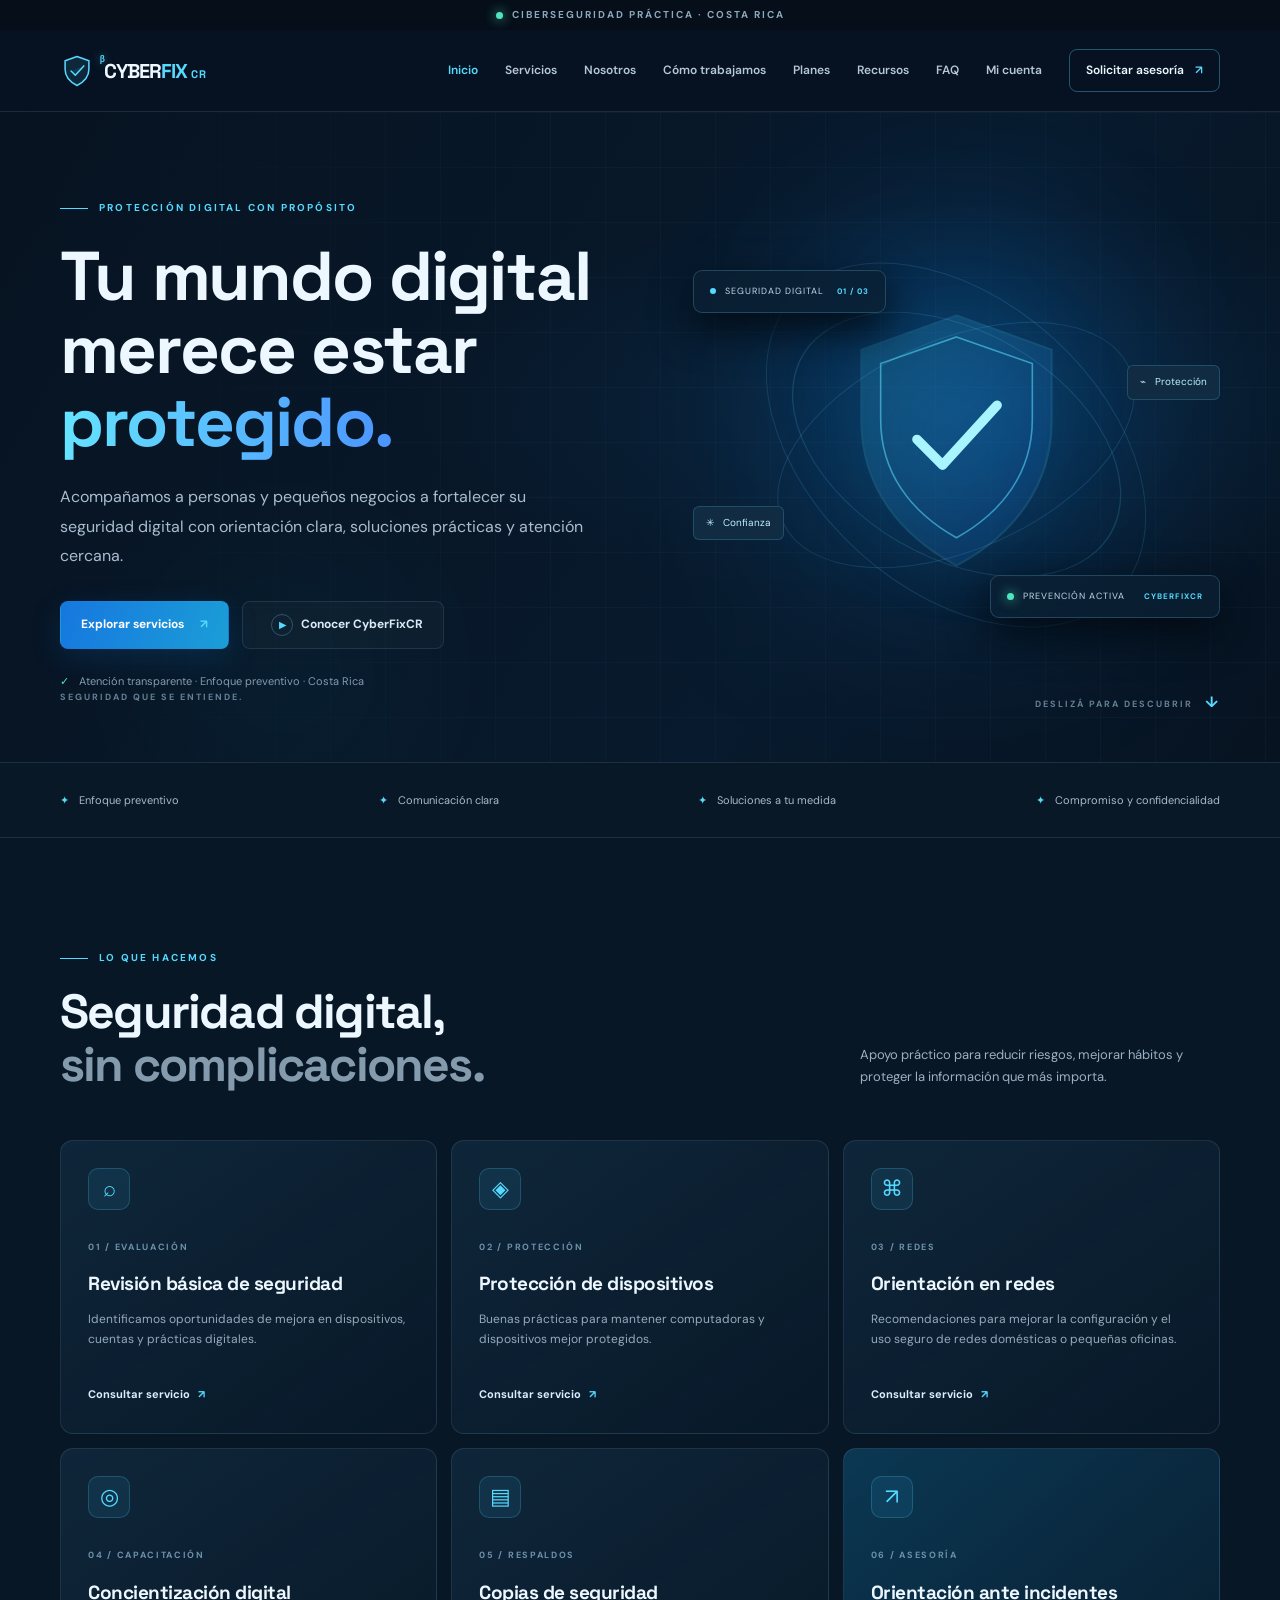
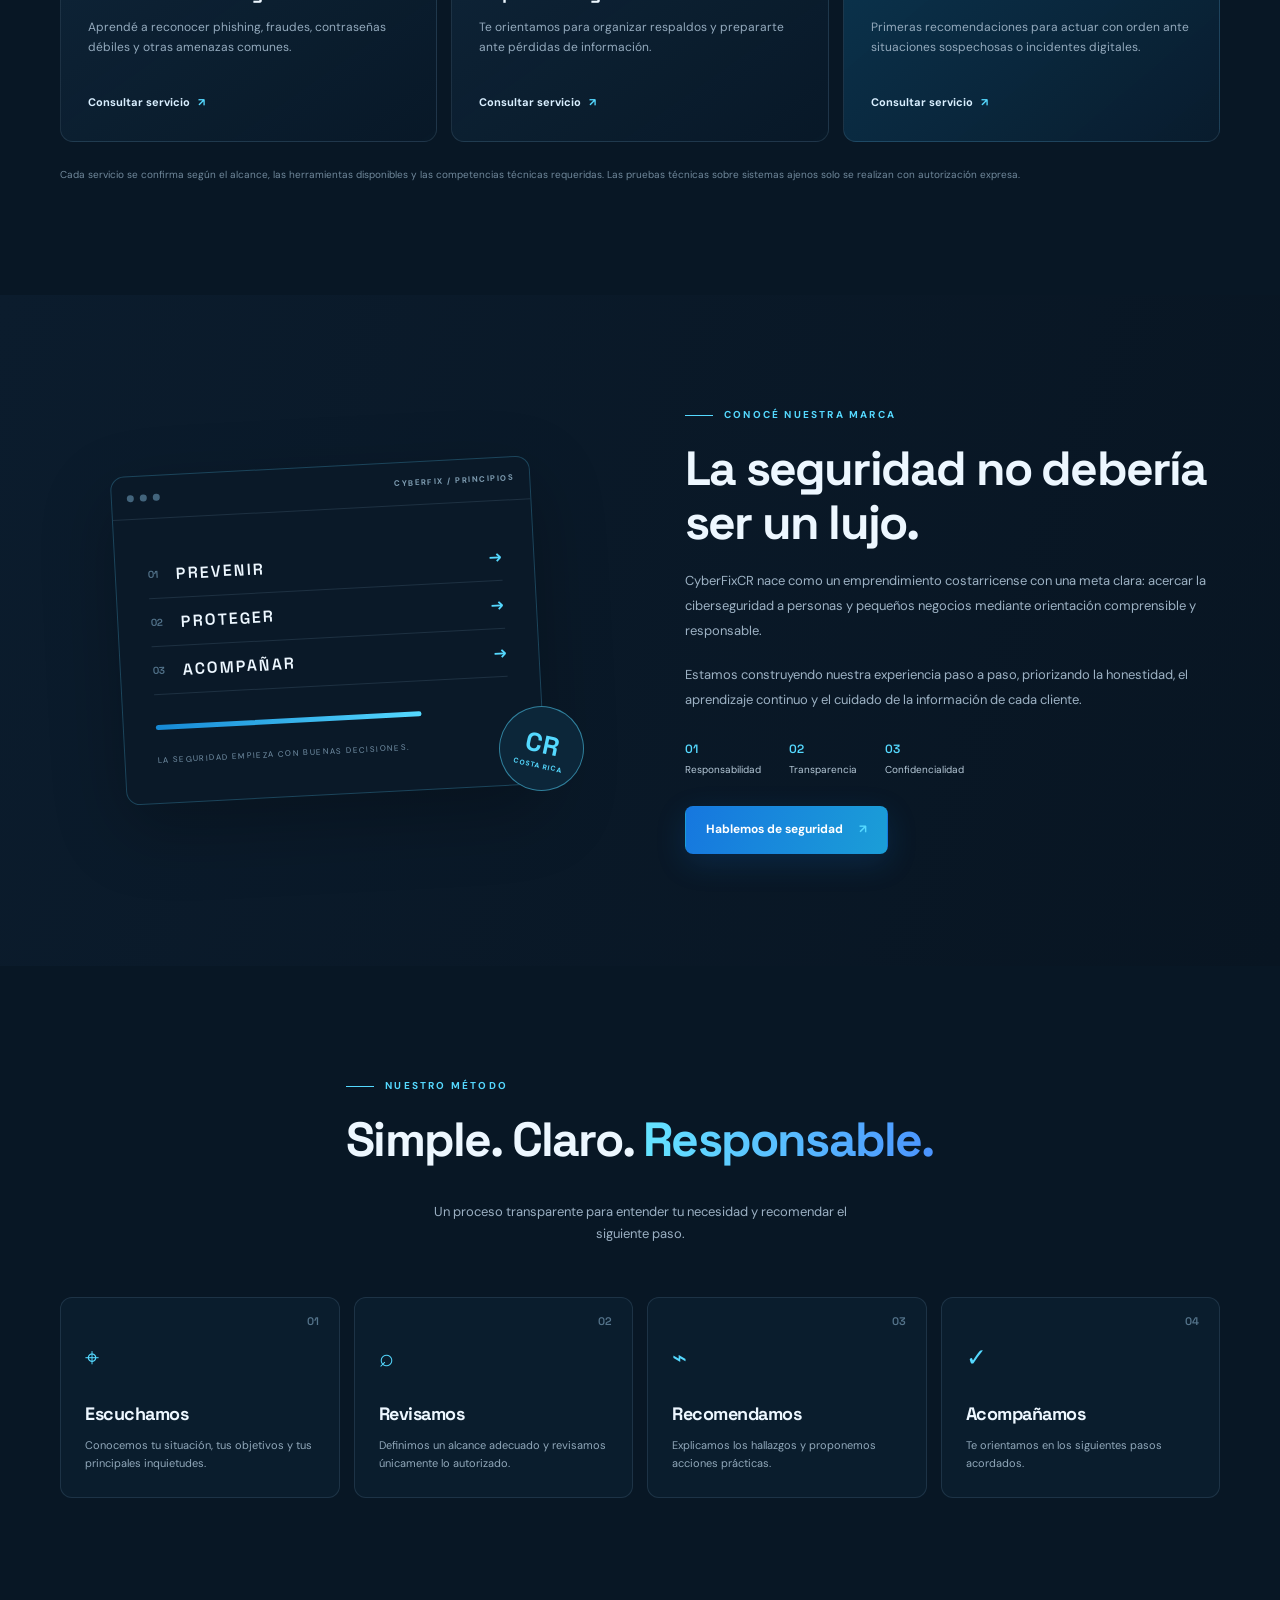
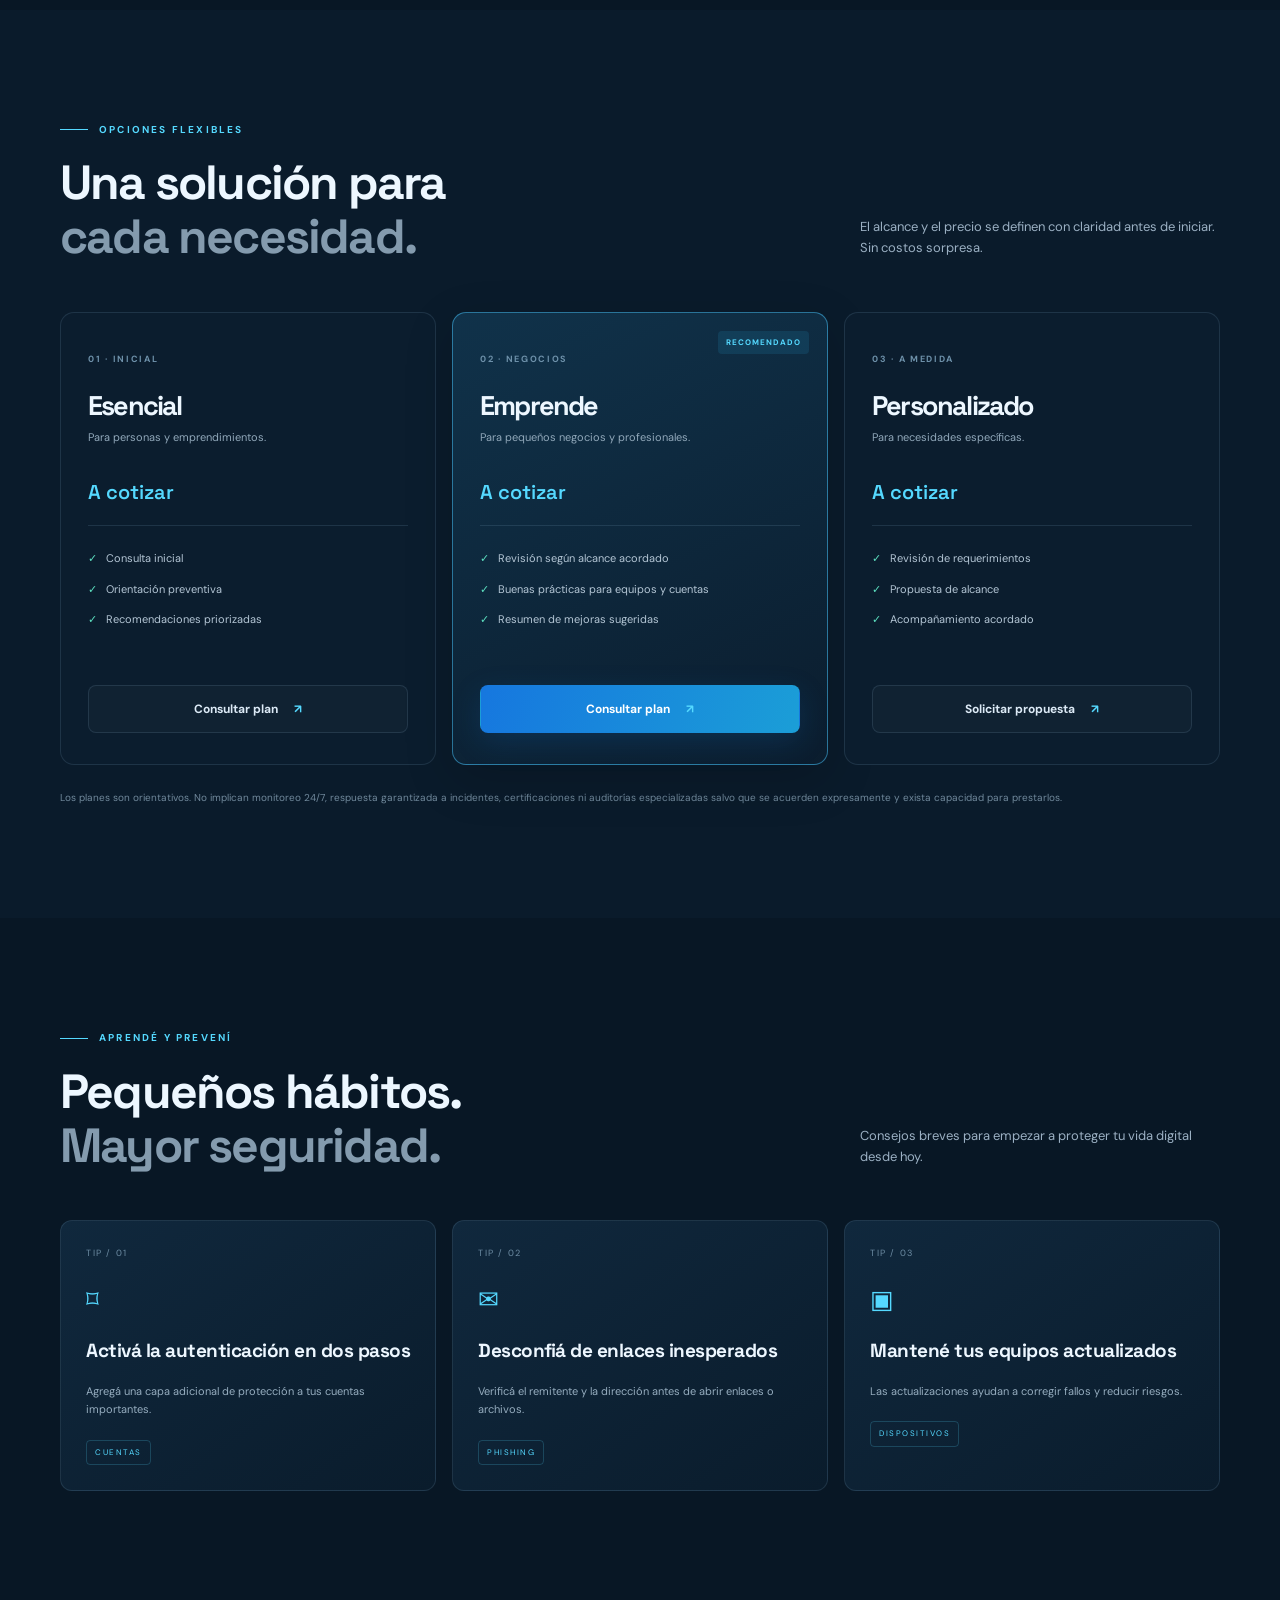
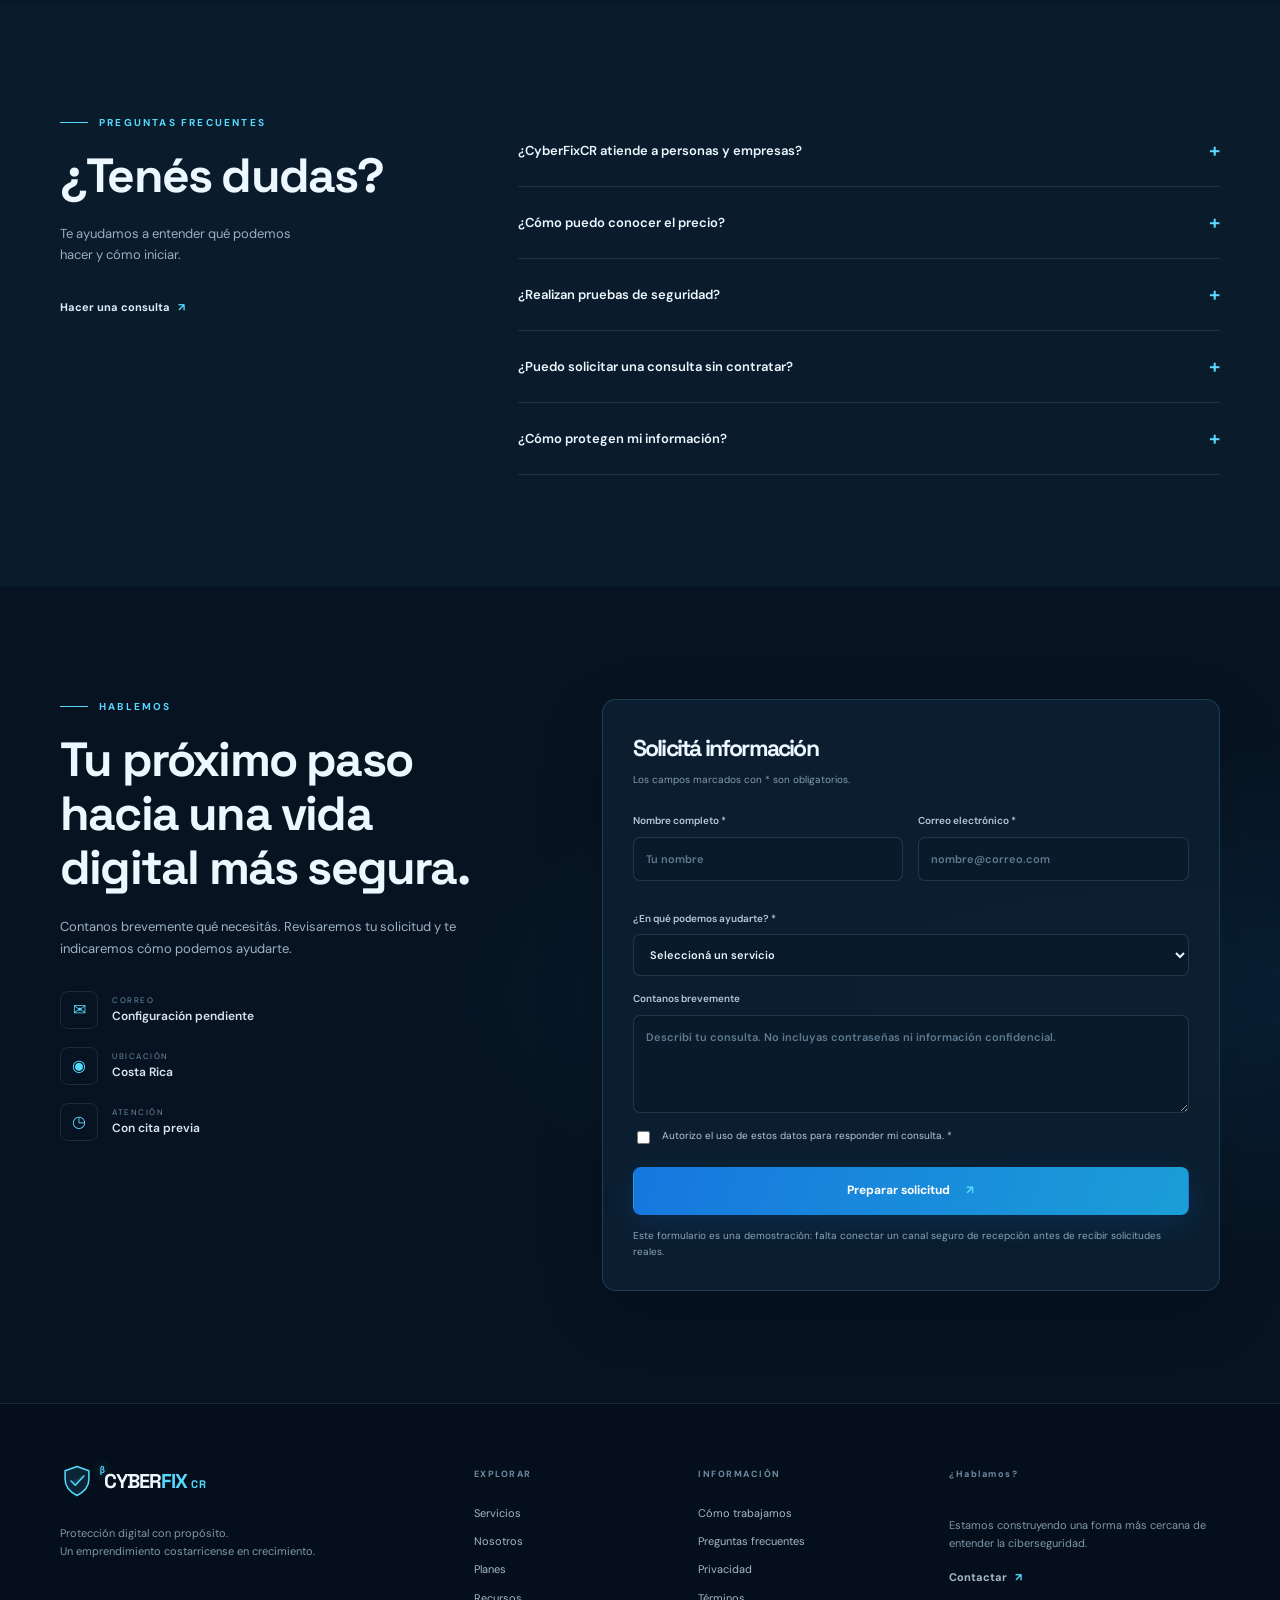
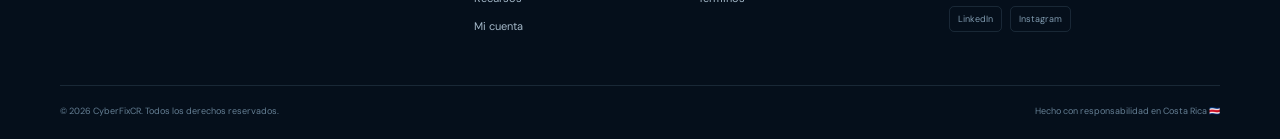
==== commit ec49d3e5: "Add beta mark to CyberFixCR wordmark Co-authored-by: Copilot App <223556219+Copilot@users.noreply.gi" ====
--- a/index.html
+++ b/index.html
@@ -47,7 +47,7 @@
     <div class="container nav-wrap">
       <a class="brand" href="#inicio" aria-label="CyberFixCR, inicio">
         <span class="brand-mark" aria-hidden="true"><svg viewBox="0 0 40 40"><path d="M20 3 34 8v10c0 9-5.8 15-14 19C11.8 33 6 27 6 18V8l14-5Z"/><path d="m13 20 5 5 10-11"/></svg></span>
-        <span>CYBER<span class="accent">FIX</span><small>CR</small></span>
+        <span class="brand-lockup"><span class="brand-name"><span class="brand-beta" aria-hidden="true">β</span>CYBER<span class="accent">FIX</span></span><small>CR</small></span>
       </a>
       <button class="menu-toggle" aria-label="Abrir menú" aria-expanded="false" aria-controls="main-nav"><span></span><span></span><span></span></button>
       <nav id="main-nav" class="main-nav" aria-label="Navegación principal">
@@ -151,7 +151,7 @@
     </div></section>
   </main>
 
-  <footer class="site-footer"><div class="container"><div class="footer-main"><div class="footer-brand"><a class="brand" href="#inicio"><span class="brand-mark"><svg viewBox="0 0 40 40"><path d="M20 3 34 8v10c0 9-5.8 15-14 19C11.8 33 6 27 6 18V8l14-5Z"/><path d="m13 20 5 5 10-11"/></svg></span><span>CYBER<span class="accent">FIX</span><small>CR</small></span></a><p>Protección digital con propósito.<br>Un emprendimiento costarricense en crecimiento.</p></div><div><h4>EXPLORAR</h4><a href="#servicios">Servicios</a><a href="#nosotros">Nosotros</a><a href="#planes">Planes</a><a href="#recursos">Recursos</a><a href="portal.html">Mi cuenta</a></div><div><h4>INFORMACIÓN</h4><a href="#proceso">Cómo trabajamos</a><a href="#faq">Preguntas frecuentes</a><a href="#privacidad">Privacidad</a><a href="#terminos">Términos</a></div><div class="footer-cta"><h4>¿Hablamos?</h4><p>Estamos construyendo una forma más cercana de entender la ciberseguridad.</p><a href="#contacto" class="text-link">Contactar <span>↗</span></a><div class="social-links" aria-label="Redes sociales"><span title="Perfil próximamente">LinkedIn</span><span title="Perfil próximamente">Instagram</span></div></div></div><div class="footer-bottom"><span>© <span id="year"></span> CyberFixCR. Todos los derechos reservados.</span><span>Hecho con responsabilidad en Costa Rica 🇨🇷</span></div></div></footer>
+  <footer class="site-footer"><div class="container"><div class="footer-main"><div class="footer-brand"><a class="brand" href="#inicio"><span class="brand-mark"><svg viewBox="0 0 40 40"><path d="M20 3 34 8v10c0 9-5.8 15-14 19C11.8 33 6 27 6 18V8l14-5Z"/><path d="m13 20 5 5 10-11"/></svg></span><span class="brand-lockup"><span class="brand-name"><span class="brand-beta" aria-hidden="true">β</span>CYBER<span class="accent">FIX</span></span><small>CR</small></span></a><p>Protección digital con propósito.<br>Un emprendimiento costarricense en crecimiento.</p></div><div><h4>EXPLORAR</h4><a href="#servicios">Servicios</a><a href="#nosotros">Nosotros</a><a href="#planes">Planes</a><a href="#recursos">Recursos</a><a href="portal.html">Mi cuenta</a></div><div><h4>INFORMACIÓN</h4><a href="#proceso">Cómo trabajamos</a><a href="#faq">Preguntas frecuentes</a><a href="#privacidad">Privacidad</a><a href="#terminos">Términos</a></div><div class="footer-cta"><h4>¿Hablamos?</h4><p>Estamos construyendo una forma más cercana de entender la ciberseguridad.</p><a href="#contacto" class="text-link">Contactar <span>↗</span></a><div class="social-links" aria-label="Redes sociales"><span title="Perfil próximamente">LinkedIn</span><span title="Perfil próximamente">Instagram</span></div></div></div><div class="footer-bottom"><span>© <span id="year"></span> CyberFixCR. Todos los derechos reservados.</span><span>Hecho con responsabilidad en Costa Rica 🇨🇷</span></div></div></footer>
 
   <dialog class="legal-dialog" id="legal-dialog"><div class="dialog-head"><b id="dialog-title">Información</b><button type="button" class="dialog-close" aria-label="Cerrar">×</button></div><div class="dialog-content" id="dialog-content"></div></dialog>
   <button class="back-top" id="back-top" aria-label="Volver arriba">↑</button>
--- a/styles.css
+++ b/styles.css
@@ -1,6 +1,6 @@
 @import url('https://fonts.googleapis.com/css2?family=DM+Sans:wght@400;500;600;700&family=Space+Grotesk:wght@500;600;700&display=swap');
 :root{--bg:#071321;--bg2:#0a1a2b;--panel:#0d2033;--panel2:#10283e;--line:rgba(151,190,220,.14);--text:#edf7ff;--muted:#9bb0c3;--cyan:#55d9ff;--blue:#2676ee;--max:1160px;--radius:20px}
-*{box-sizing:border-box}html{scroll-behavior:smooth;scroll-padding-top:92px}body{margin:0;background:var(--bg);color:var(--text);font-family:'DM Sans',sans-serif;line-height:1.65;overflow-x:hidden}body.menu-open{overflow:hidden}a{color:inherit;text-decoration:none}button,input,textarea,select{font:inherit}.container{width:min(var(--max),calc(100% - 48px));margin-inline:auto}.topline{height:30px;display:flex;align-items:center;justify-content:center;gap:9px;background:#050e19;color:#8da7bc;font-size:10px;font-weight:700;letter-spacing:2px}.pulse,.status-led{width:7px;height:7px;border-radius:50%;background:#50e6bd;box-shadow:0 0 12px #50e6bd}.site-header{height:82px;position:sticky;top:0;z-index:50;background:rgba(7,19,33,.88);backdrop-filter:blur(18px);border-bottom:1px solid var(--line)}.nav-wrap{height:100%;display:flex;align-items:center;justify-content:space-between}.brand{display:inline-flex;align-items:center;gap:10px;font:700 20px 'Space Grotesk',sans-serif;letter-spacing:-1px}.brand-mark{width:34px;height:38px;display:grid;place-items:center}.brand-mark svg{width:100%;fill:rgba(66,198,255,.12);stroke:var(--cyan);stroke-width:1.8;stroke-linecap:round;stroke-linejoin:round}.brand .accent,.brand small{color:var(--cyan)}.brand small{font-size:11px;margin-left:2px;letter-spacing:1px}.main-nav{display:flex;align-items:center;gap:27px}.nav-link{font-size:12px;color:#b6c8d8;font-weight:600;transition:.2s}.nav-link:hover,.nav-link.active{color:var(--cyan)}.nav-cta{padding:11px 16px;border:1px solid rgba(85,217,255,.35);border-radius:8px;color:var(--text)}.nav-cta span,.btn span,.text-link span{margin-left:8px;color:var(--cyan)}.menu-toggle{display:none;background:none;border:0;color:white}
+*{box-sizing:border-box}html{scroll-behavior:smooth;scroll-padding-top:92px}body{margin:0;background:var(--bg);color:var(--text);font-family:'DM Sans',sans-serif;line-height:1.65;overflow-x:hidden}body.menu-open{overflow:hidden}a{color:inherit;text-decoration:none}button,input,textarea,select{font:inherit}.container{width:min(var(--max),calc(100% - 48px));margin-inline:auto}.topline{height:30px;display:flex;align-items:center;justify-content:center;gap:9px;background:#050e19;color:#8da7bc;font-size:10px;font-weight:700;letter-spacing:2px}.pulse,.status-led{width:7px;height:7px;border-radius:50%;background:#50e6bd;box-shadow:0 0 12px #50e6bd}.site-header{height:82px;position:sticky;top:0;z-index:50;background:rgba(7,19,33,.88);backdrop-filter:blur(18px);border-bottom:1px solid var(--line)}.nav-wrap{height:100%;display:flex;align-items:center;justify-content:space-between}.brand{display:inline-flex;align-items:center;gap:10px;font:700 20px 'Space Grotesk',sans-serif;letter-spacing:-1px}.brand-mark{width:34px;height:38px;display:grid;place-items:center}.brand-mark svg{width:100%;fill:rgba(66,198,255,.12);stroke:var(--cyan);stroke-width:1.8;stroke-linecap:round;stroke-linejoin:round}.brand .accent,.brand small{color:var(--cyan)}.brand-lockup{display:inline-flex;align-items:baseline;gap:2px}.brand-name{position:relative;display:inline-block}.brand-beta{position:absolute;left:-.52em;top:-.25em;color:var(--cyan);font-size:.42em;font-weight:700;line-height:1;letter-spacing:0;text-shadow:0 0 8px rgba(85,217,255,.55)}.brand small{font-size:11px;margin-left:2px;letter-spacing:1px}.main-nav{display:flex;align-items:center;gap:27px}.nav-link{font-size:12px;color:#b6c8d8;font-weight:600;transition:.2s}.nav-link:hover,.nav-link.active{color:var(--cyan)}.nav-cta{padding:11px 16px;border:1px solid rgba(85,217,255,.35);border-radius:8px;color:var(--text)}.nav-cta span,.btn span,.text-link span{margin-left:8px;color:var(--cyan)}.menu-toggle{display:none;background:none;border:0;color:white}
 .section{padding:112px 0;position:relative}.hero{min-height:650px;padding:88px 0 28px;overflow:hidden;background:radial-gradient(ellipse at 75% 45%,rgba(17,91,151,.18),transparent 40%),linear-gradient(120deg,#071321,#081a2d 65%,#071321)}.hero-grid{position:absolute;inset:0;background-image:linear-gradient(rgba(95,167,210,.045) 1px,transparent 1px),linear-gradient(90deg,rgba(95,167,210,.045) 1px,transparent 1px);background-size:55px 55px;mask-image:linear-gradient(to right,transparent,black 45%,black)}.orb{position:absolute;border-radius:50%;filter:blur(90px);opacity:.18;pointer-events:none}.orb-one{width:260px;height:260px;background:#0878d7;right:15%;top:15%}.orb-two{width:180px;height:180px;background:#13c8dc;left:15%;bottom:0;opacity:.08}.hero-layout{position:relative;display:grid;grid-template-columns:1.05fr .95fr;align-items:center;gap:50px;min-height:480px}.eyebrow{display:flex;align-items:center;gap:11px;color:var(--cyan);font-size:10px;font-weight:700;letter-spacing:2.2px}.eyebrow-line{width:28px;height:1px;background:var(--cyan)}h1,h2,h3,p{margin-top:0}h1,h2,h3{font-family:'Space Grotesk',sans-serif;letter-spacing:-1.8px}h1{font-size:clamp(44px,5.4vw,70px);line-height:1.06;margin:23px 0}.gradient-text{background:linear-gradient(90deg,#65e4ff,#4b94ff);-webkit-background-clip:text;background-clip:text;color:transparent}.hero-lead{max-width:540px;color:#a9bdcf;font-size:16px;line-height:1.85}.hero-actions{display:flex;flex-wrap:wrap;gap:13px;margin:30px 0 23px}.btn{min-height:48px;padding:0 20px;display:inline-flex;align-items:center;justify-content:center;gap:8px;border-radius:8px;font-size:12px;font-weight:700;border:1px solid transparent;cursor:pointer;transition:transform .2s,box-shadow .2s,background .2s}.btn:hover{transform:translateY(-3px)}.btn-primary{background:linear-gradient(110deg,#1677df,#1b9ed7);color:#fff;box-shadow:0 9px 30px rgba(19,119,213,.18)}.btn-primary:hover{box-shadow:0 12px 35px rgba(35,166,232,.3)}.btn-ghost,.btn-outline{border-color:var(--line);color:#dceaf6;background:rgba(255,255,255,.025)}.play-icon{font-size:9px;color:var(--cyan);border:1px solid #31536c;border-radius:50%;width:22px;height:22px;display:grid;place-items:center}.hero-note{font-size:11px;color:#829caf}.check-dot{color:#56e3bd;margin-right:7px}.hero-visual{height:430px;position:relative;display:grid;place-items:center}.visual-glow{position:absolute;width:270px;height:270px;background:#0876ce;filter:blur(100px);opacity:.28}.orbit{position:absolute;border:1px solid rgba(88,200,255,.16);border-radius:50%;transform:rotate(-24deg)}.orbit-a{width:380px;height:210px}.orbit-b{width:440px;height:290px;transform:rotate(42deg)}.shield-wrap{position:relative;z-index:2;filter:drop-shadow(0 0 40px rgba(37,177,255,.3));animation:float 6s ease-in-out infinite}.big-shield{width:235px}.shield-ring{position:absolute;inset:24px -10px;border:1px solid rgba(89,218,255,.16);border-radius:50%;transform:rotate(30deg) scaleX(1.4);pointer-events:none}.visual-card{position:absolute;z-index:3;background:rgba(10,32,51,.8);border:1px solid rgba(116,204,241,.23);backdrop-filter:blur(12px);border-radius:9px;padding:13px 16px;font-size:9px;letter-spacing:1px;color:#c2d9e9;box-shadow:0 15px 40px #020a12}.visual-card b{color:var(--cyan);font-size:8px;margin-left:10px}.card-top{top:40px;left:0}.card-bottom{bottom:42px;right:0;display:flex;align-items:center;gap:9px}.card-bottom b{margin-left:10px}.mini-dot{display:inline-block;width:6px;height:6px;background:var(--cyan);border-radius:50%;margin-right:6px}.float-chip{position:absolute;padding:8px 12px;border-radius:6px;background:#102b42;border:1px solid rgba(85,217,255,.2);font-size:10px;color:#bdefff}.chip-one{top:135px;right:0}.chip-two{bottom:120px;left:0}.hero-bottom{position:relative;display:flex;justify-content:space-between;color:#658096;font-size:9px;letter-spacing:2px;font-weight:700}.scroll-cue b{color:var(--cyan);font-size:15px;margin-left:8px}
 .trust-strip{border-block:1px solid var(--line);background:#091827}.trust-items{min-height:74px;display:flex;align-items:center;justify-content:space-between;gap:20px;color:#a6bacb;font-size:11px}.trust-items i{color:var(--cyan);font-style:normal;margin-right:7px}
 .section-heading{display:flex;align-items:end;justify-content:space-between;gap:35px;margin-bottom:48px}.section-heading h2,.about-copy h2,.faq-intro h2,.contact-copy h2{font-size:clamp(34px,4vw,48px);line-height:1.12;margin:18px 0 0}.muted-heading{color:#849bae}.section-heading>p{max-width:360px;color:var(--muted);font-size:13px;margin-bottom:5px}.services-section{background:#081725}.services-grid{display:grid;grid-template-columns:repeat(3,1fr);gap:14px}.service-card{min-height:270px;padding:27px;border:1px solid var(--line);border-radius:13px;background:linear-gradient(145deg,rgba(17,43,65,.75),rgba(9,26,42,.65));transition:.25s;position:relative;overflow:hidden}.service-card:before{content:"";position:absolute;inset:0;background:radial-gradient(circle at 100% 0,rgba(41,163,222,.12),transparent 45%);opacity:0;transition:.25s}.service-card:hover{transform:translateY(-5px);border-color:rgba(85,217,255,.38)}.service-card:hover:before{opacity:1}.service-icon{width:42px;height:42px;border-radius:10px;background:rgba(49,174,231,.1);border:1px solid rgba(85,217,255,.2);display:grid;place-items:center;color:var(--cyan);font-size:22px;margin-bottom:22px}.card-index,.plan-label{font-size:9px;color:#6e91aa;letter-spacing:1.7px;font-weight:700}.service-card h3{font-size:19px;letter-spacing:-.5px;margin:10px 0}.service-card p{font-size:12px;color:#94aabd;min-height:58px}.text-link{display:inline-flex;align-items:center;color:#d9efff;font-size:11px;font-weight:700}.text-link:hover{color:var(--cyan)}.service-card-featured{background:linear-gradient(140deg,rgba(13,67,99,.75),rgba(9,29,47,.85))}.section-footnote{font-size:10px;color:#71899c;line-height:1.7;margin:24px 0 0}
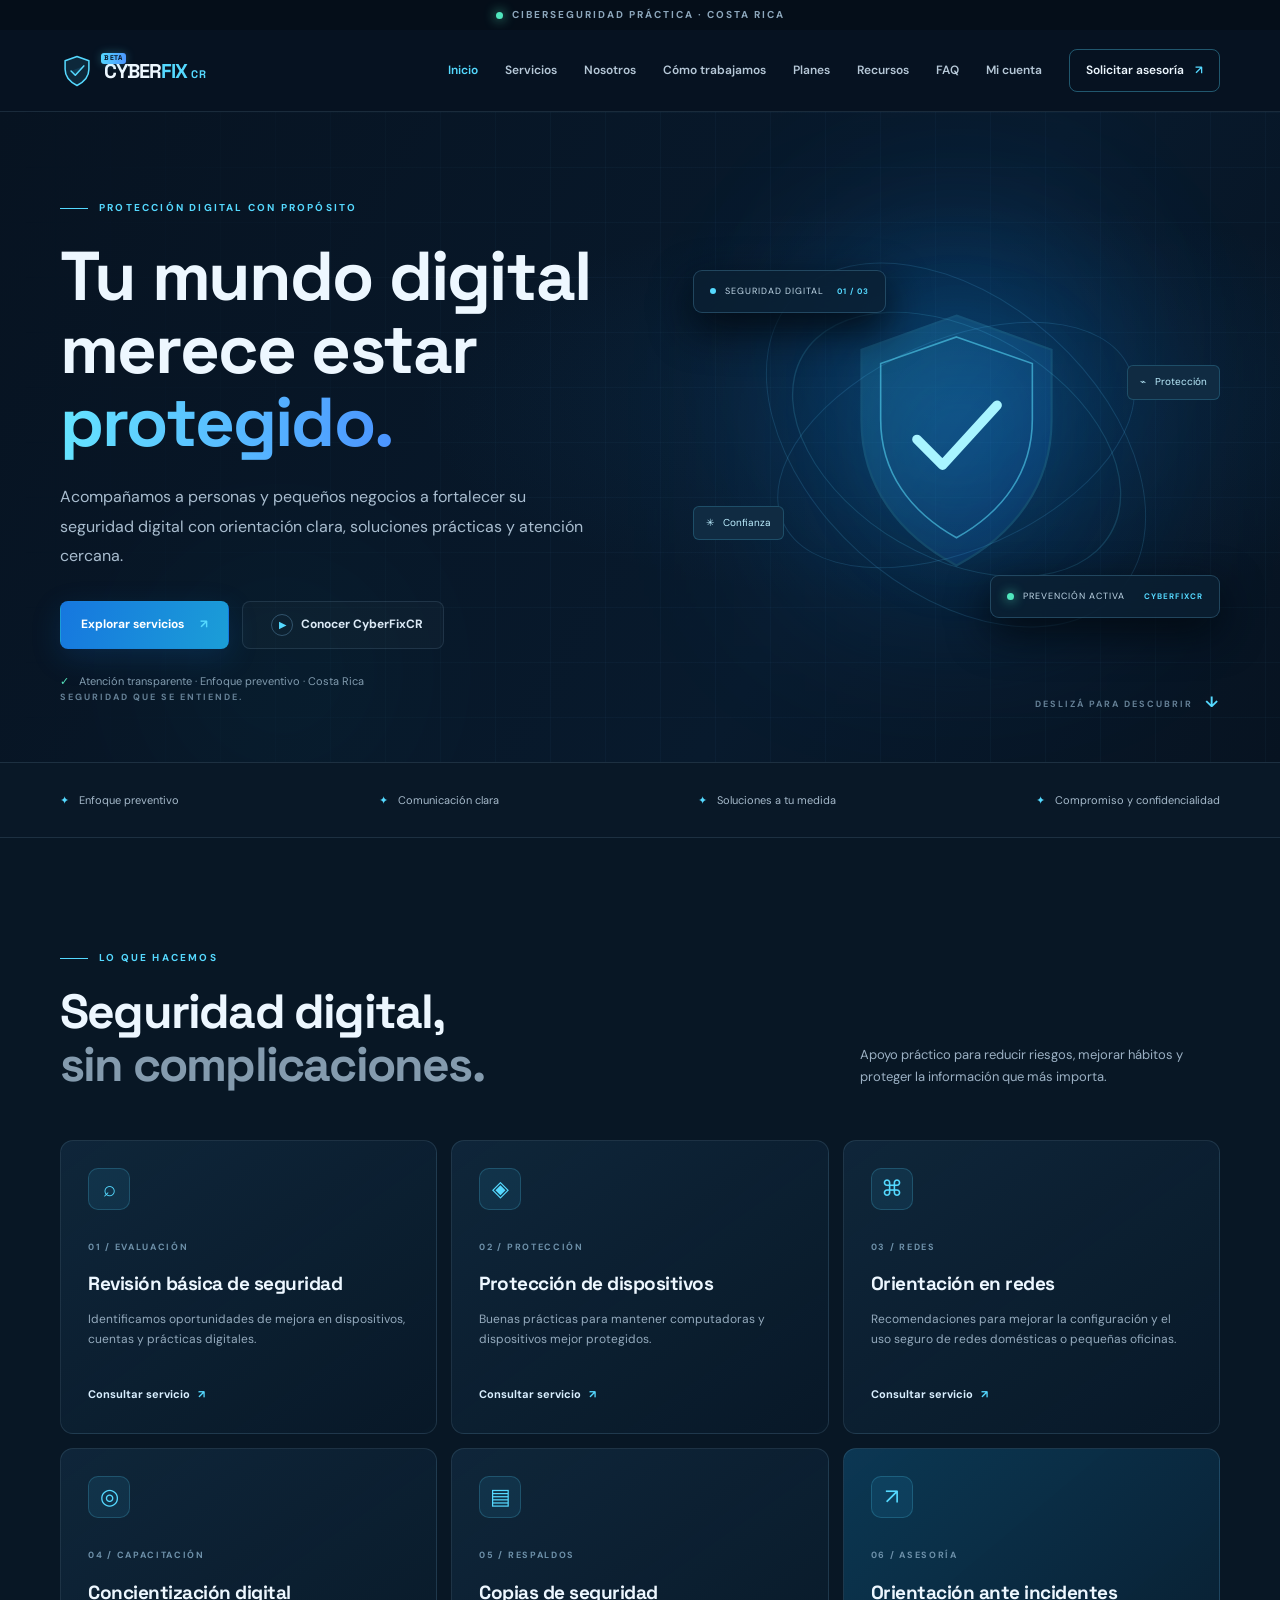
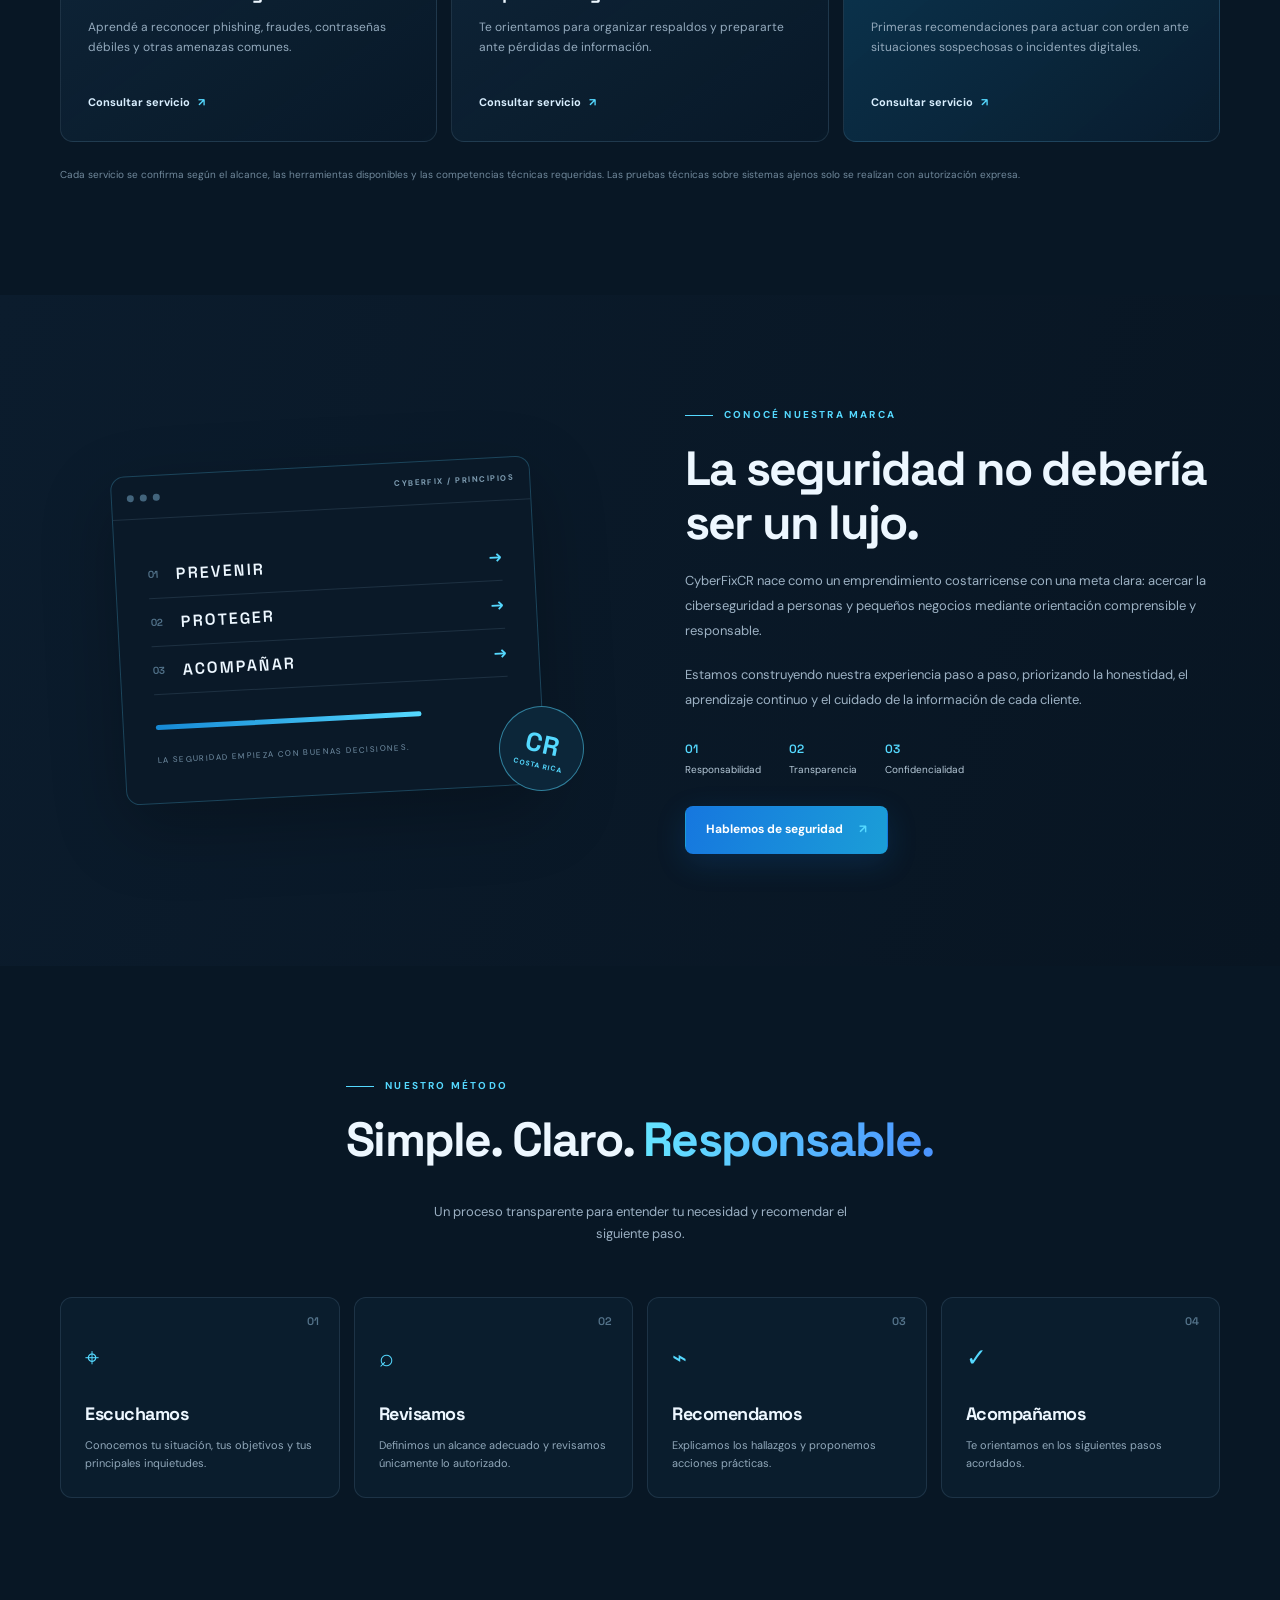
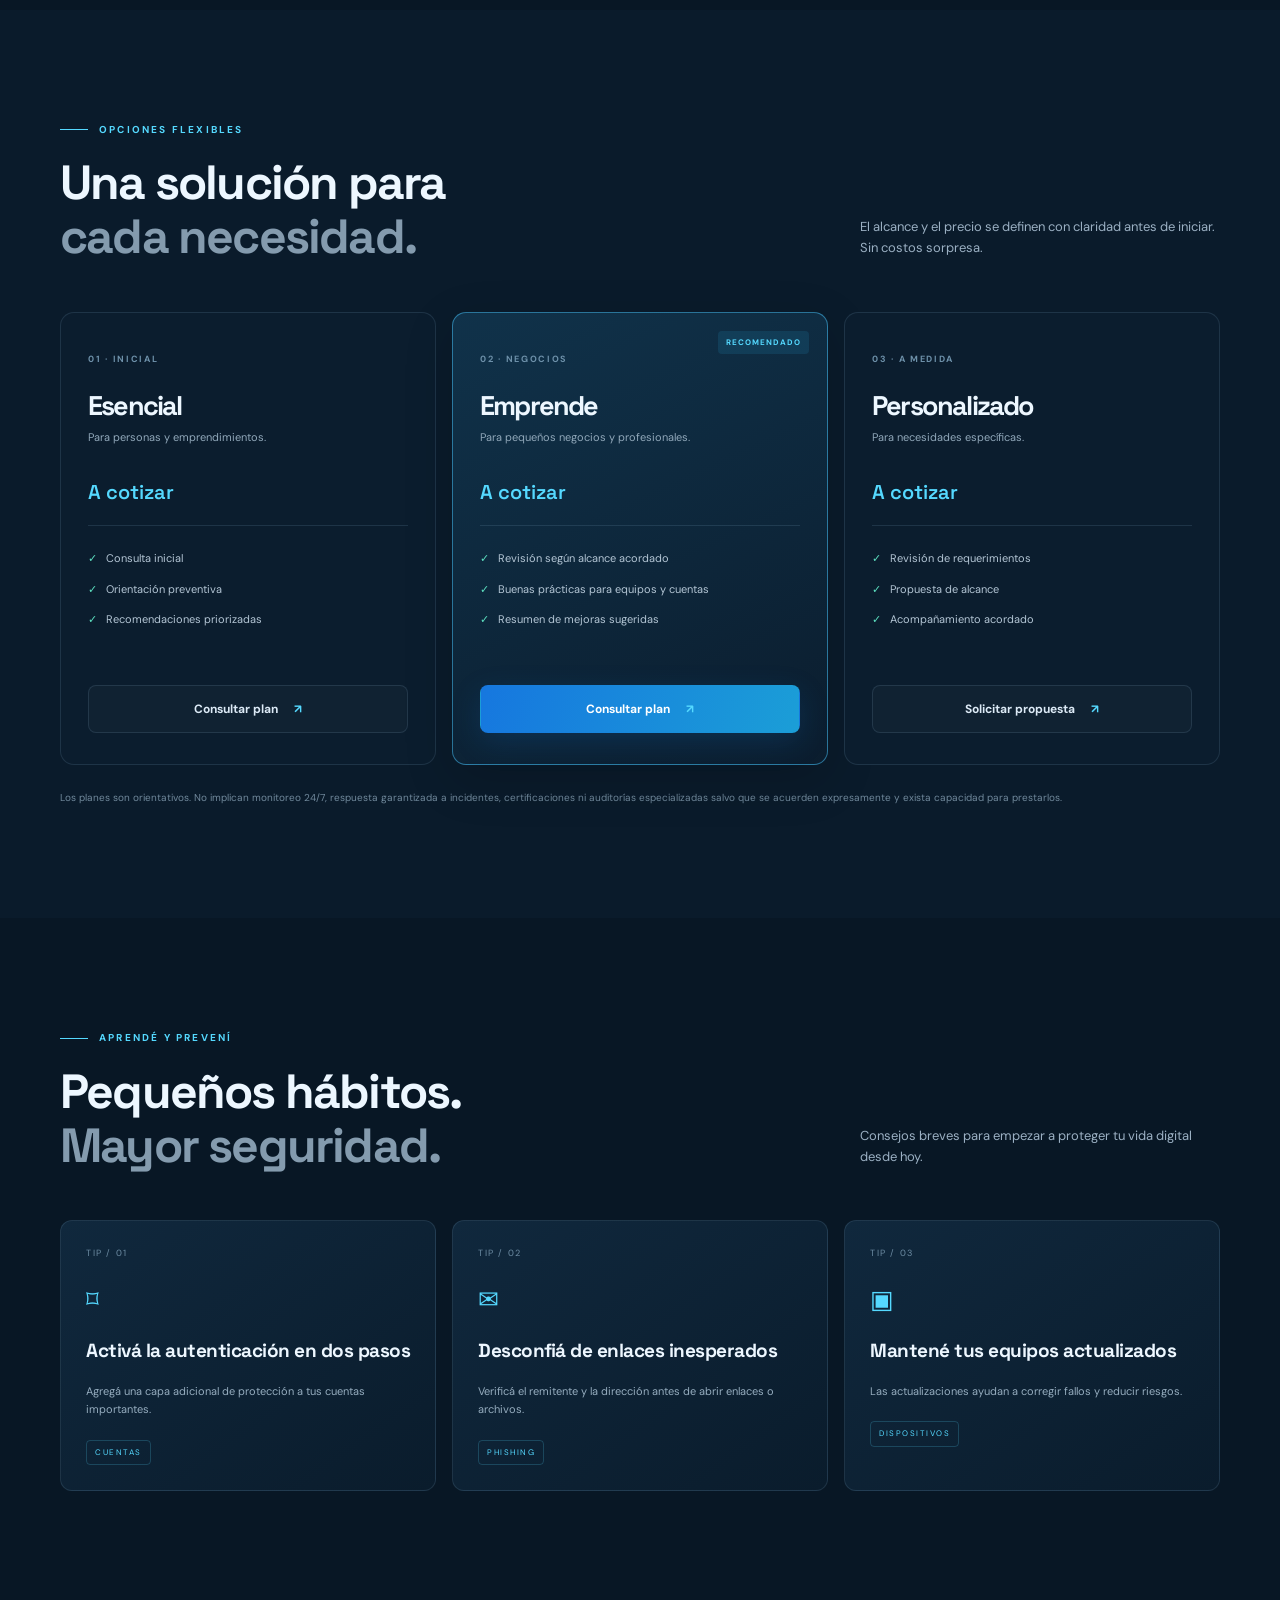
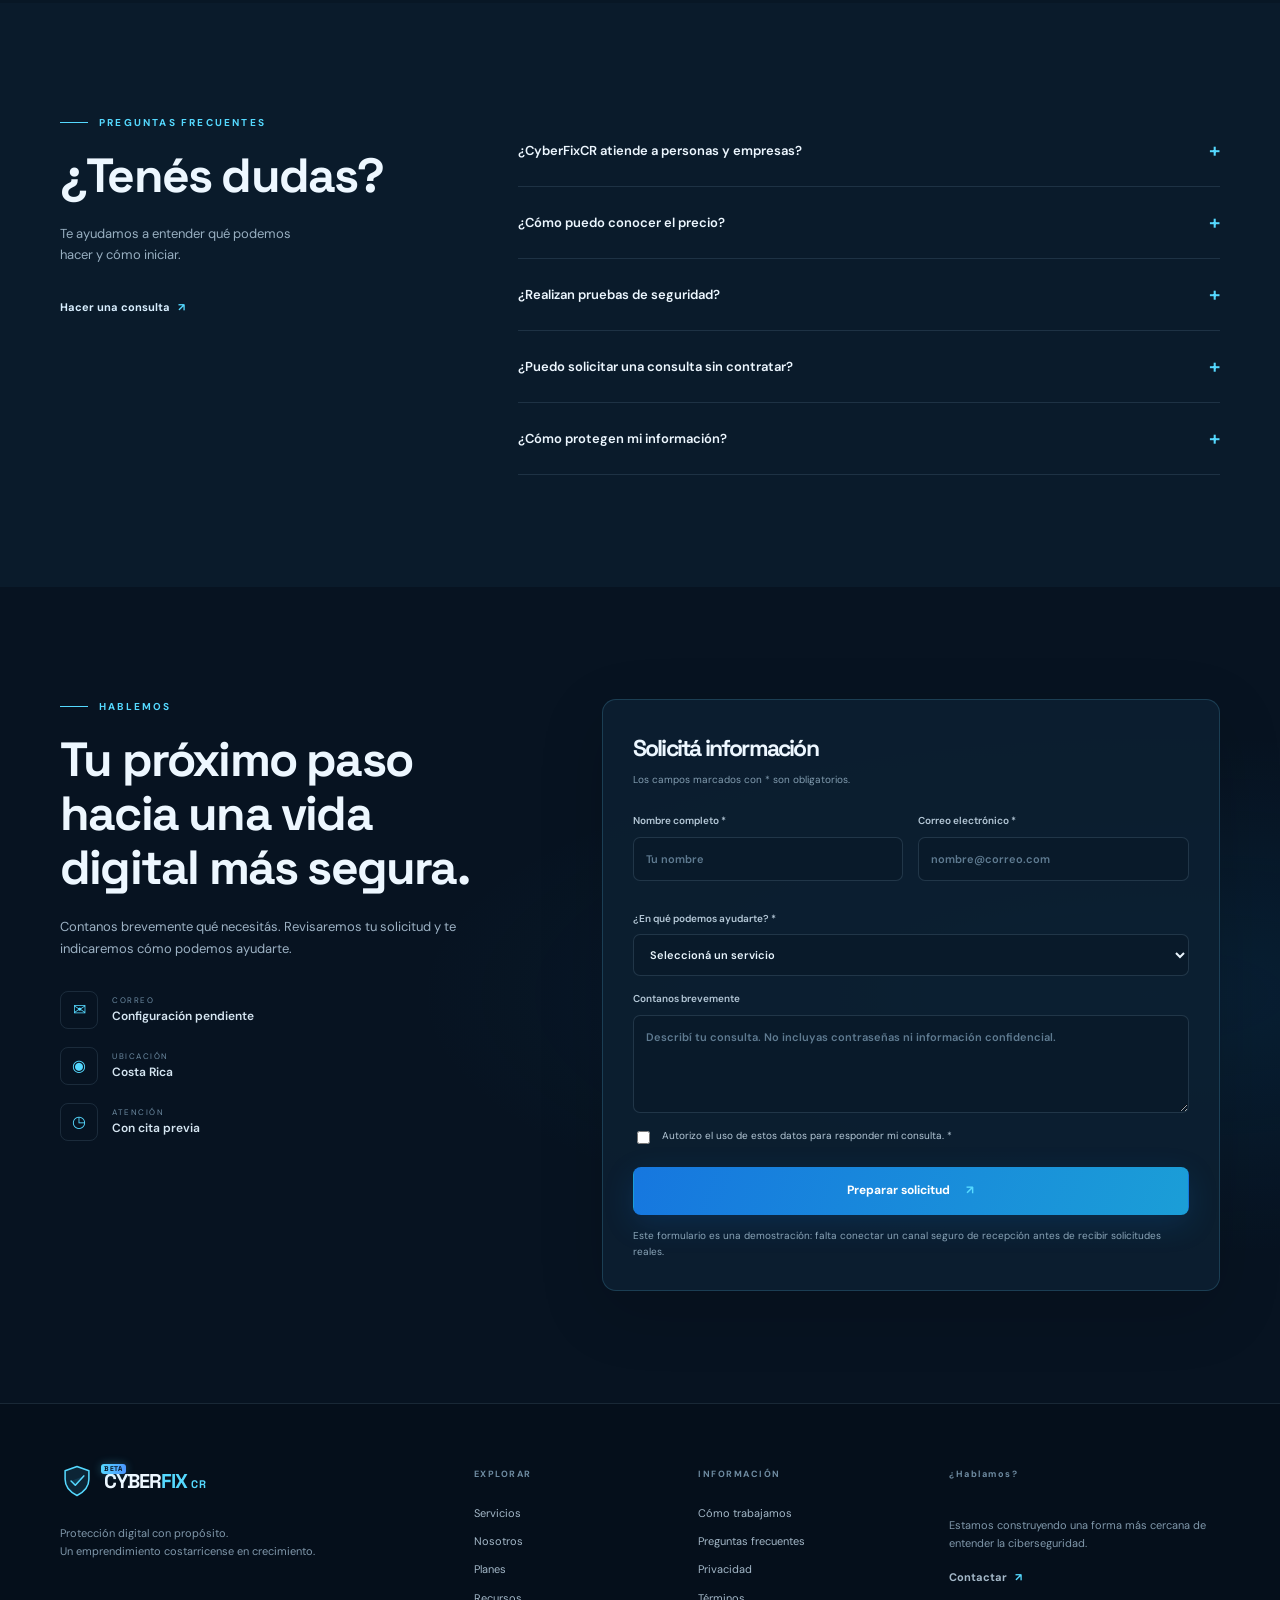
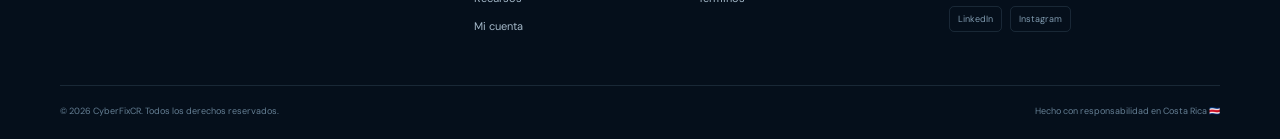
==== commit 683e70a4: "Use BETA label in the wordmark Co-authored-by: Copilot App <223556219+Copilot@users.noreply.github.c" ====
--- a/index.html
+++ b/index.html
@@ -47,7 +47,7 @@
     <div class="container nav-wrap">
       <a class="brand" href="#inicio" aria-label="CyberFixCR, inicio">
         <span class="brand-mark" aria-hidden="true"><svg viewBox="0 0 40 40"><path d="M20 3 34 8v10c0 9-5.8 15-14 19C11.8 33 6 27 6 18V8l14-5Z"/><path d="m13 20 5 5 10-11"/></svg></span>
-        <span class="brand-lockup"><span class="brand-name"><span class="brand-beta" aria-hidden="true">β</span>CYBER<span class="accent">FIX</span></span><small>CR</small></span>
+        <span class="brand-lockup"><span class="brand-name"><span class="brand-beta" aria-hidden="true">BETA</span>CYBER<span class="accent">FIX</span></span><small>CR</small></span>
       </a>
       <button class="menu-toggle" aria-label="Abrir menú" aria-expanded="false" aria-controls="main-nav"><span></span><span></span><span></span></button>
       <nav id="main-nav" class="main-nav" aria-label="Navegación principal">
@@ -151,7 +151,7 @@
     </div></section>
   </main>
 
-  <footer class="site-footer"><div class="container"><div class="footer-main"><div class="footer-brand"><a class="brand" href="#inicio"><span class="brand-mark"><svg viewBox="0 0 40 40"><path d="M20 3 34 8v10c0 9-5.8 15-14 19C11.8 33 6 27 6 18V8l14-5Z"/><path d="m13 20 5 5 10-11"/></svg></span><span class="brand-lockup"><span class="brand-name"><span class="brand-beta" aria-hidden="true">β</span>CYBER<span class="accent">FIX</span></span><small>CR</small></span></a><p>Protección digital con propósito.<br>Un emprendimiento costarricense en crecimiento.</p></div><div><h4>EXPLORAR</h4><a href="#servicios">Servicios</a><a href="#nosotros">Nosotros</a><a href="#planes">Planes</a><a href="#recursos">Recursos</a><a href="portal.html">Mi cuenta</a></div><div><h4>INFORMACIÓN</h4><a href="#proceso">Cómo trabajamos</a><a href="#faq">Preguntas frecuentes</a><a href="#privacidad">Privacidad</a><a href="#terminos">Términos</a></div><div class="footer-cta"><h4>¿Hablamos?</h4><p>Estamos construyendo una forma más cercana de entender la ciberseguridad.</p><a href="#contacto" class="text-link">Contactar <span>↗</span></a><div class="social-links" aria-label="Redes sociales"><span title="Perfil próximamente">LinkedIn</span><span title="Perfil próximamente">Instagram</span></div></div></div><div class="footer-bottom"><span>© <span id="year"></span> CyberFixCR. Todos los derechos reservados.</span><span>Hecho con responsabilidad en Costa Rica 🇨🇷</span></div></div></footer>
+  <footer class="site-footer"><div class="container"><div class="footer-main"><div class="footer-brand"><a class="brand" href="#inicio"><span class="brand-mark"><svg viewBox="0 0 40 40"><path d="M20 3 34 8v10c0 9-5.8 15-14 19C11.8 33 6 27 6 18V8l14-5Z"/><path d="m13 20 5 5 10-11"/></svg></span><span class="brand-lockup"><span class="brand-name"><span class="brand-beta" aria-hidden="true">BETA</span>CYBER<span class="accent">FIX</span></span><small>CR</small></span></a><p>Protección digital con propósito.<br>Un emprendimiento costarricense en crecimiento.</p></div><div><h4>EXPLORAR</h4><a href="#servicios">Servicios</a><a href="#nosotros">Nosotros</a><a href="#planes">Planes</a><a href="#recursos">Recursos</a><a href="portal.html">Mi cuenta</a></div><div><h4>INFORMACIÓN</h4><a href="#proceso">Cómo trabajamos</a><a href="#faq">Preguntas frecuentes</a><a href="#privacidad">Privacidad</a><a href="#terminos">Términos</a></div><div class="footer-cta"><h4>¿Hablamos?</h4><p>Estamos construyendo una forma más cercana de entender la ciberseguridad.</p><a href="#contacto" class="text-link">Contactar <span>↗</span></a><div class="social-links" aria-label="Redes sociales"><span title="Perfil próximamente">LinkedIn</span><span title="Perfil próximamente">Instagram</span></div></div></div><div class="footer-bottom"><span>© <span id="year"></span> CyberFixCR. Todos los derechos reservados.</span><span>Hecho con responsabilidad en Costa Rica 🇨🇷</span></div></div></footer>
 
   <dialog class="legal-dialog" id="legal-dialog"><div class="dialog-head"><b id="dialog-title">Información</b><button type="button" class="dialog-close" aria-label="Cerrar">×</button></div><div class="dialog-content" id="dialog-content"></div></dialog>
   <button class="back-top" id="back-top" aria-label="Volver arriba">↑</button>
--- a/styles.css
+++ b/styles.css
@@ -1,6 +1,6 @@
 @import url('https://fonts.googleapis.com/css2?family=DM+Sans:wght@400;500;600;700&family=Space+Grotesk:wght@500;600;700&display=swap');
 :root{--bg:#071321;--bg2:#0a1a2b;--panel:#0d2033;--panel2:#10283e;--line:rgba(151,190,220,.14);--text:#edf7ff;--muted:#9bb0c3;--cyan:#55d9ff;--blue:#2676ee;--max:1160px;--radius:20px}
-*{box-sizing:border-box}html{scroll-behavior:smooth;scroll-padding-top:92px}body{margin:0;background:var(--bg);color:var(--text);font-family:'DM Sans',sans-serif;line-height:1.65;overflow-x:hidden}body.menu-open{overflow:hidden}a{color:inherit;text-decoration:none}button,input,textarea,select{font:inherit}.container{width:min(var(--max),calc(100% - 48px));margin-inline:auto}.topline{height:30px;display:flex;align-items:center;justify-content:center;gap:9px;background:#050e19;color:#8da7bc;font-size:10px;font-weight:700;letter-spacing:2px}.pulse,.status-led{width:7px;height:7px;border-radius:50%;background:#50e6bd;box-shadow:0 0 12px #50e6bd}.site-header{height:82px;position:sticky;top:0;z-index:50;background:rgba(7,19,33,.88);backdrop-filter:blur(18px);border-bottom:1px solid var(--line)}.nav-wrap{height:100%;display:flex;align-items:center;justify-content:space-between}.brand{display:inline-flex;align-items:center;gap:10px;font:700 20px 'Space Grotesk',sans-serif;letter-spacing:-1px}.brand-mark{width:34px;height:38px;display:grid;place-items:center}.brand-mark svg{width:100%;fill:rgba(66,198,255,.12);stroke:var(--cyan);stroke-width:1.8;stroke-linecap:round;stroke-linejoin:round}.brand .accent,.brand small{color:var(--cyan)}.brand-lockup{display:inline-flex;align-items:baseline;gap:2px}.brand-name{position:relative;display:inline-block}.brand-beta{position:absolute;left:-.52em;top:-.25em;color:var(--cyan);font-size:.42em;font-weight:700;line-height:1;letter-spacing:0;text-shadow:0 0 8px rgba(85,217,255,.55)}.brand small{font-size:11px;margin-left:2px;letter-spacing:1px}.main-nav{display:flex;align-items:center;gap:27px}.nav-link{font-size:12px;color:#b6c8d8;font-weight:600;transition:.2s}.nav-link:hover,.nav-link.active{color:var(--cyan)}.nav-cta{padding:11px 16px;border:1px solid rgba(85,217,255,.35);border-radius:8px;color:var(--text)}.nav-cta span,.btn span,.text-link span{margin-left:8px;color:var(--cyan)}.menu-toggle{display:none;background:none;border:0;color:white}
+*{box-sizing:border-box}html{scroll-behavior:smooth;scroll-padding-top:92px}body{margin:0;background:var(--bg);color:var(--text);font-family:'DM Sans',sans-serif;line-height:1.65;overflow-x:hidden}body.menu-open{overflow:hidden}a{color:inherit;text-decoration:none}button,input,textarea,select{font:inherit}.container{width:min(var(--max),calc(100% - 48px));margin-inline:auto}.topline{height:30px;display:flex;align-items:center;justify-content:center;gap:9px;background:#050e19;color:#8da7bc;font-size:10px;font-weight:700;letter-spacing:2px}.pulse,.status-led{width:7px;height:7px;border-radius:50%;background:#50e6bd;box-shadow:0 0 12px #50e6bd}.site-header{height:82px;position:sticky;top:0;z-index:50;background:rgba(7,19,33,.88);backdrop-filter:blur(18px);border-bottom:1px solid var(--line)}.nav-wrap{height:100%;display:flex;align-items:center;justify-content:space-between}.brand{display:inline-flex;align-items:center;gap:10px;font:700 20px 'Space Grotesk',sans-serif;letter-spacing:-1px}.brand-mark{width:34px;height:38px;display:grid;place-items:center}.brand-mark svg{width:100%;fill:rgba(66,198,255,.12);stroke:var(--cyan);stroke-width:1.8;stroke-linecap:round;stroke-linejoin:round}.brand .accent,.brand small{color:var(--cyan)}.brand-lockup{display:inline-flex;align-items:baseline;gap:2px}.brand-name{position:relative;display:inline-block}.brand-beta{position:absolute;left:-.4em;top:-.7em;padding:2px 3px;border-radius:3px;background:linear-gradient(100deg,#55d9ff,#4b94ff);color:#071321;font-size:.34em;font-weight:700;line-height:1;letter-spacing:.35px;box-shadow:0 0 10px rgba(85,217,255,.3)}.brand small{font-size:11px;margin-left:2px;letter-spacing:1px}.main-nav{display:flex;align-items:center;gap:27px}.nav-link{font-size:12px;color:#b6c8d8;font-weight:600;transition:.2s}.nav-link:hover,.nav-link.active{color:var(--cyan)}.nav-cta{padding:11px 16px;border:1px solid rgba(85,217,255,.35);border-radius:8px;color:var(--text)}.nav-cta span,.btn span,.text-link span{margin-left:8px;color:var(--cyan)}.menu-toggle{display:none;background:none;border:0;color:white}
 .section{padding:112px 0;position:relative}.hero{min-height:650px;padding:88px 0 28px;overflow:hidden;background:radial-gradient(ellipse at 75% 45%,rgba(17,91,151,.18),transparent 40%),linear-gradient(120deg,#071321,#081a2d 65%,#071321)}.hero-grid{position:absolute;inset:0;background-image:linear-gradient(rgba(95,167,210,.045) 1px,transparent 1px),linear-gradient(90deg,rgba(95,167,210,.045) 1px,transparent 1px);background-size:55px 55px;mask-image:linear-gradient(to right,transparent,black 45%,black)}.orb{position:absolute;border-radius:50%;filter:blur(90px);opacity:.18;pointer-events:none}.orb-one{width:260px;height:260px;background:#0878d7;right:15%;top:15%}.orb-two{width:180px;height:180px;background:#13c8dc;left:15%;bottom:0;opacity:.08}.hero-layout{position:relative;display:grid;grid-template-columns:1.05fr .95fr;align-items:center;gap:50px;min-height:480px}.eyebrow{display:flex;align-items:center;gap:11px;color:var(--cyan);font-size:10px;font-weight:700;letter-spacing:2.2px}.eyebrow-line{width:28px;height:1px;background:var(--cyan)}h1,h2,h3,p{margin-top:0}h1,h2,h3{font-family:'Space Grotesk',sans-serif;letter-spacing:-1.8px}h1{font-size:clamp(44px,5.4vw,70px);line-height:1.06;margin:23px 0}.gradient-text{background:linear-gradient(90deg,#65e4ff,#4b94ff);-webkit-background-clip:text;background-clip:text;color:transparent}.hero-lead{max-width:540px;color:#a9bdcf;font-size:16px;line-height:1.85}.hero-actions{display:flex;flex-wrap:wrap;gap:13px;margin:30px 0 23px}.btn{min-height:48px;padding:0 20px;display:inline-flex;align-items:center;justify-content:center;gap:8px;border-radius:8px;font-size:12px;font-weight:700;border:1px solid transparent;cursor:pointer;transition:transform .2s,box-shadow .2s,background .2s}.btn:hover{transform:translateY(-3px)}.btn-primary{background:linear-gradient(110deg,#1677df,#1b9ed7);color:#fff;box-shadow:0 9px 30px rgba(19,119,213,.18)}.btn-primary:hover{box-shadow:0 12px 35px rgba(35,166,232,.3)}.btn-ghost,.btn-outline{border-color:var(--line);color:#dceaf6;background:rgba(255,255,255,.025)}.play-icon{font-size:9px;color:var(--cyan);border:1px solid #31536c;border-radius:50%;width:22px;height:22px;display:grid;place-items:center}.hero-note{font-size:11px;color:#829caf}.check-dot{color:#56e3bd;margin-right:7px}.hero-visual{height:430px;position:relative;display:grid;place-items:center}.visual-glow{position:absolute;width:270px;height:270px;background:#0876ce;filter:blur(100px);opacity:.28}.orbit{position:absolute;border:1px solid rgba(88,200,255,.16);border-radius:50%;transform:rotate(-24deg)}.orbit-a{width:380px;height:210px}.orbit-b{width:440px;height:290px;transform:rotate(42deg)}.shield-wrap{position:relative;z-index:2;filter:drop-shadow(0 0 40px rgba(37,177,255,.3));animation:float 6s ease-in-out infinite}.big-shield{width:235px}.shield-ring{position:absolute;inset:24px -10px;border:1px solid rgba(89,218,255,.16);border-radius:50%;transform:rotate(30deg) scaleX(1.4);pointer-events:none}.visual-card{position:absolute;z-index:3;background:rgba(10,32,51,.8);border:1px solid rgba(116,204,241,.23);backdrop-filter:blur(12px);border-radius:9px;padding:13px 16px;font-size:9px;letter-spacing:1px;color:#c2d9e9;box-shadow:0 15px 40px #020a12}.visual-card b{color:var(--cyan);font-size:8px;margin-left:10px}.card-top{top:40px;left:0}.card-bottom{bottom:42px;right:0;display:flex;align-items:center;gap:9px}.card-bottom b{margin-left:10px}.mini-dot{display:inline-block;width:6px;height:6px;background:var(--cyan);border-radius:50%;margin-right:6px}.float-chip{position:absolute;padding:8px 12px;border-radius:6px;background:#102b42;border:1px solid rgba(85,217,255,.2);font-size:10px;color:#bdefff}.chip-one{top:135px;right:0}.chip-two{bottom:120px;left:0}.hero-bottom{position:relative;display:flex;justify-content:space-between;color:#658096;font-size:9px;letter-spacing:2px;font-weight:700}.scroll-cue b{color:var(--cyan);font-size:15px;margin-left:8px}
 .trust-strip{border-block:1px solid var(--line);background:#091827}.trust-items{min-height:74px;display:flex;align-items:center;justify-content:space-between;gap:20px;color:#a6bacb;font-size:11px}.trust-items i{color:var(--cyan);font-style:normal;margin-right:7px}
 .section-heading{display:flex;align-items:end;justify-content:space-between;gap:35px;margin-bottom:48px}.section-heading h2,.about-copy h2,.faq-intro h2,.contact-copy h2{font-size:clamp(34px,4vw,48px);line-height:1.12;margin:18px 0 0}.muted-heading{color:#849bae}.section-heading>p{max-width:360px;color:var(--muted);font-size:13px;margin-bottom:5px}.services-section{background:#081725}.services-grid{display:grid;grid-template-columns:repeat(3,1fr);gap:14px}.service-card{min-height:270px;padding:27px;border:1px solid var(--line);border-radius:13px;background:linear-gradient(145deg,rgba(17,43,65,.75),rgba(9,26,42,.65));transition:.25s;position:relative;overflow:hidden}.service-card:before{content:"";position:absolute;inset:0;background:radial-gradient(circle at 100% 0,rgba(41,163,222,.12),transparent 45%);opacity:0;transition:.25s}.service-card:hover{transform:translateY(-5px);border-color:rgba(85,217,255,.38)}.service-card:hover:before{opacity:1}.service-icon{width:42px;height:42px;border-radius:10px;background:rgba(49,174,231,.1);border:1px solid rgba(85,217,255,.2);display:grid;place-items:center;color:var(--cyan);font-size:22px;margin-bottom:22px}.card-index,.plan-label{font-size:9px;color:#6e91aa;letter-spacing:1.7px;font-weight:700}.service-card h3{font-size:19px;letter-spacing:-.5px;margin:10px 0}.service-card p{font-size:12px;color:#94aabd;min-height:58px}.text-link{display:inline-flex;align-items:center;color:#d9efff;font-size:11px;font-weight:700}.text-link:hover{color:var(--cyan)}.service-card-featured{background:linear-gradient(140deg,rgba(13,67,99,.75),rgba(9,29,47,.85))}.section-footnote{font-size:10px;color:#71899c;line-height:1.7;margin:24px 0 0}
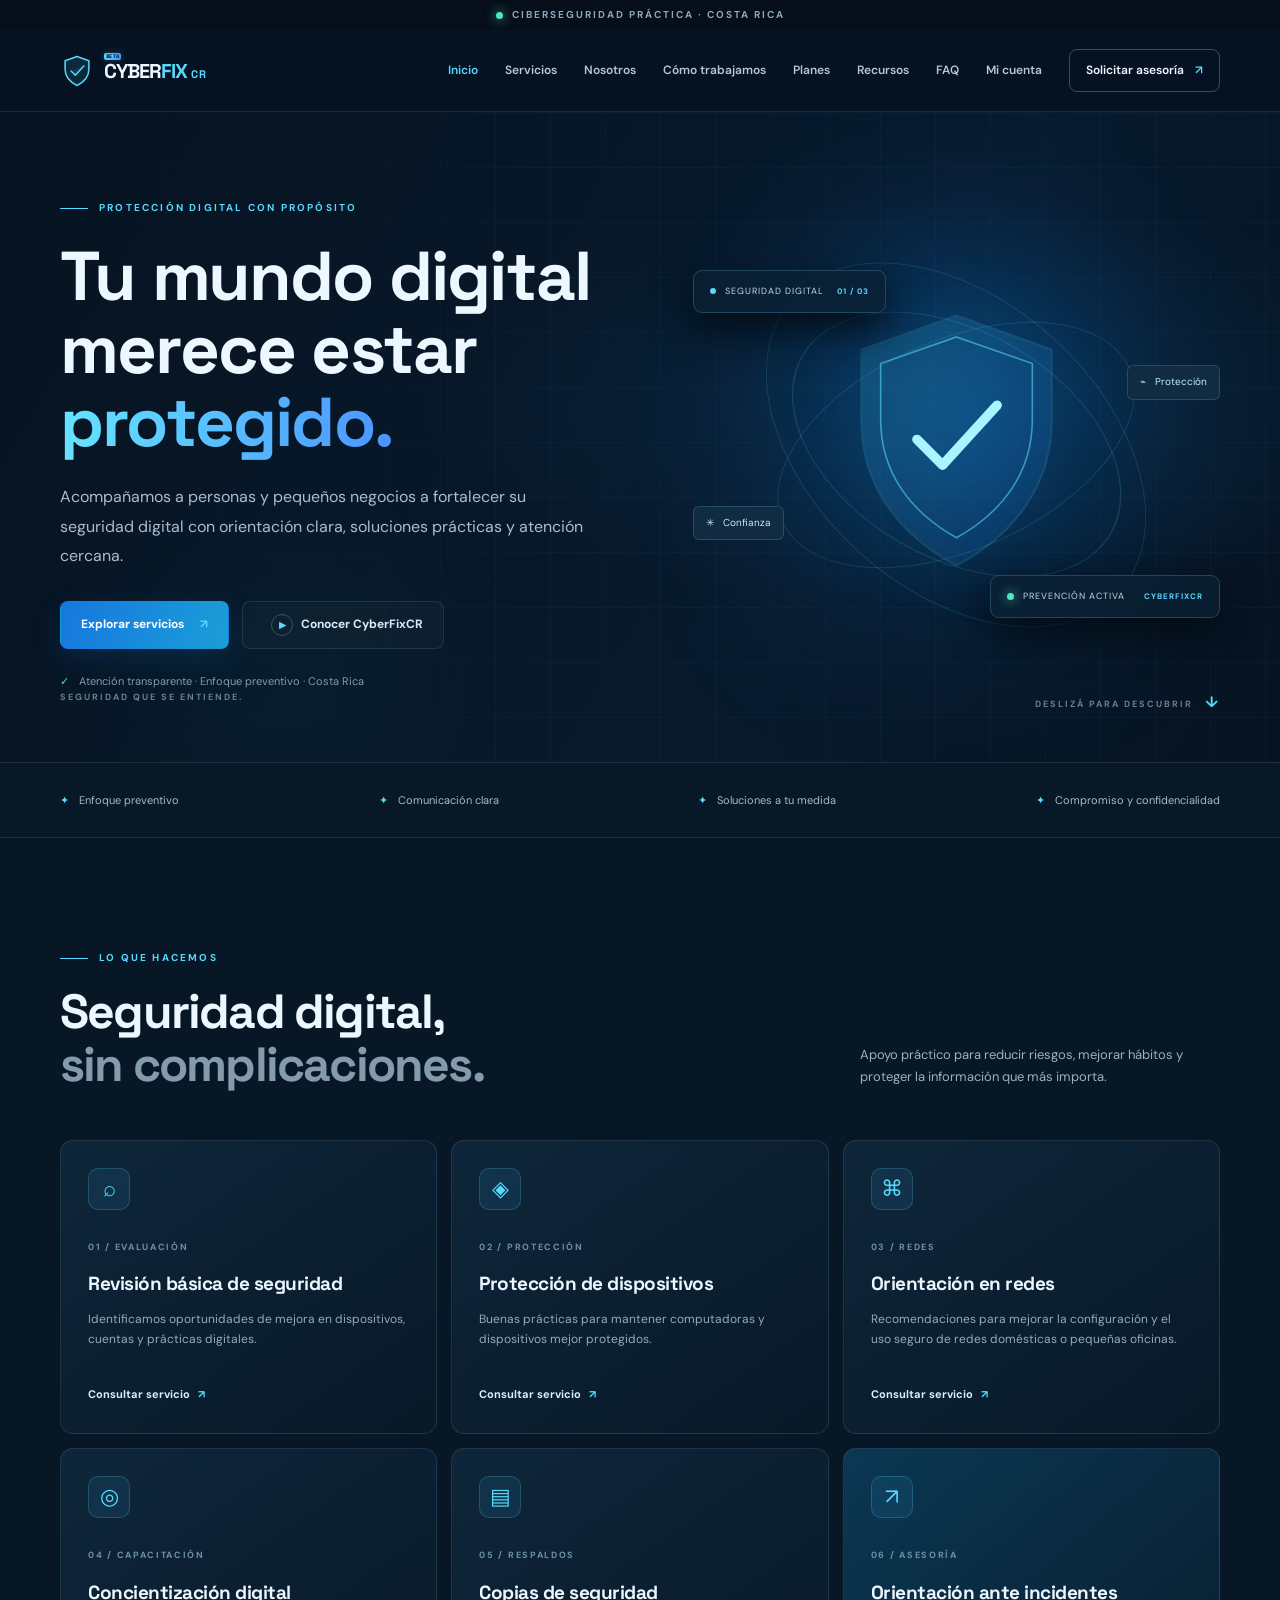
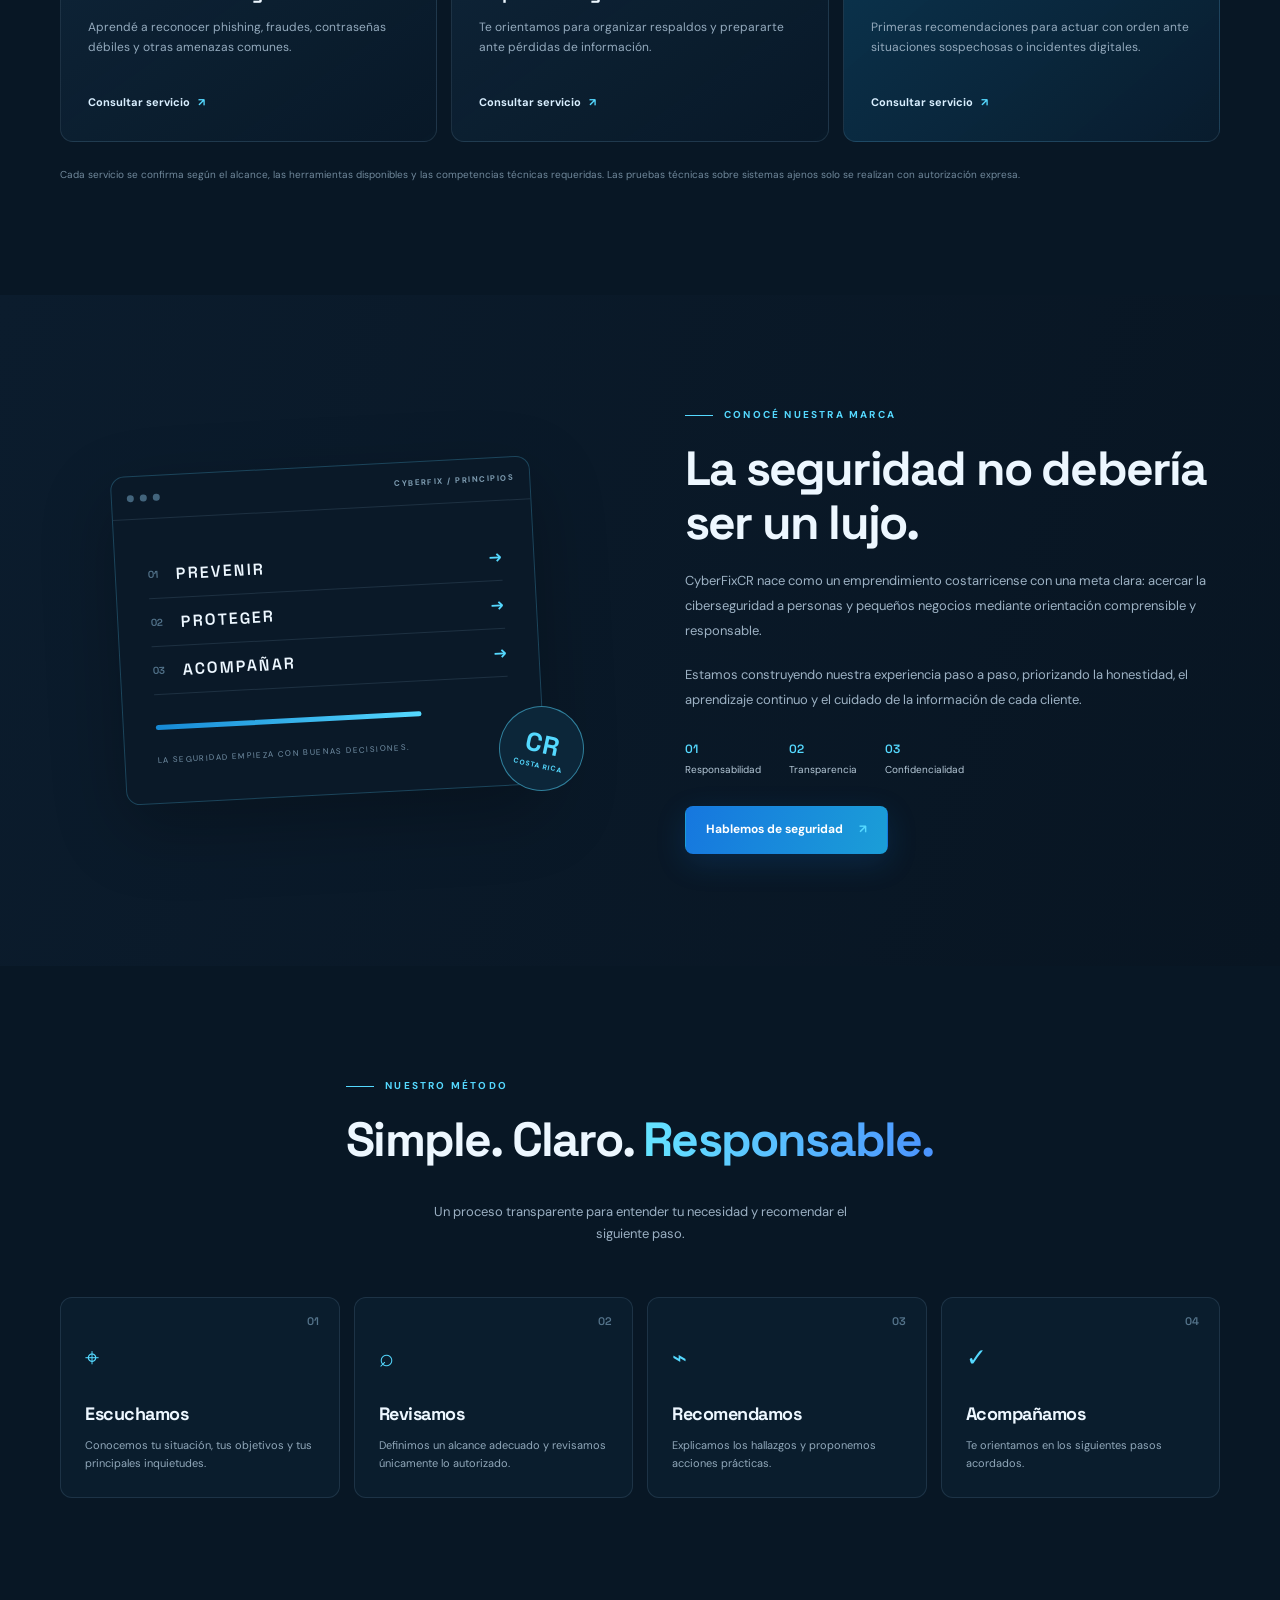
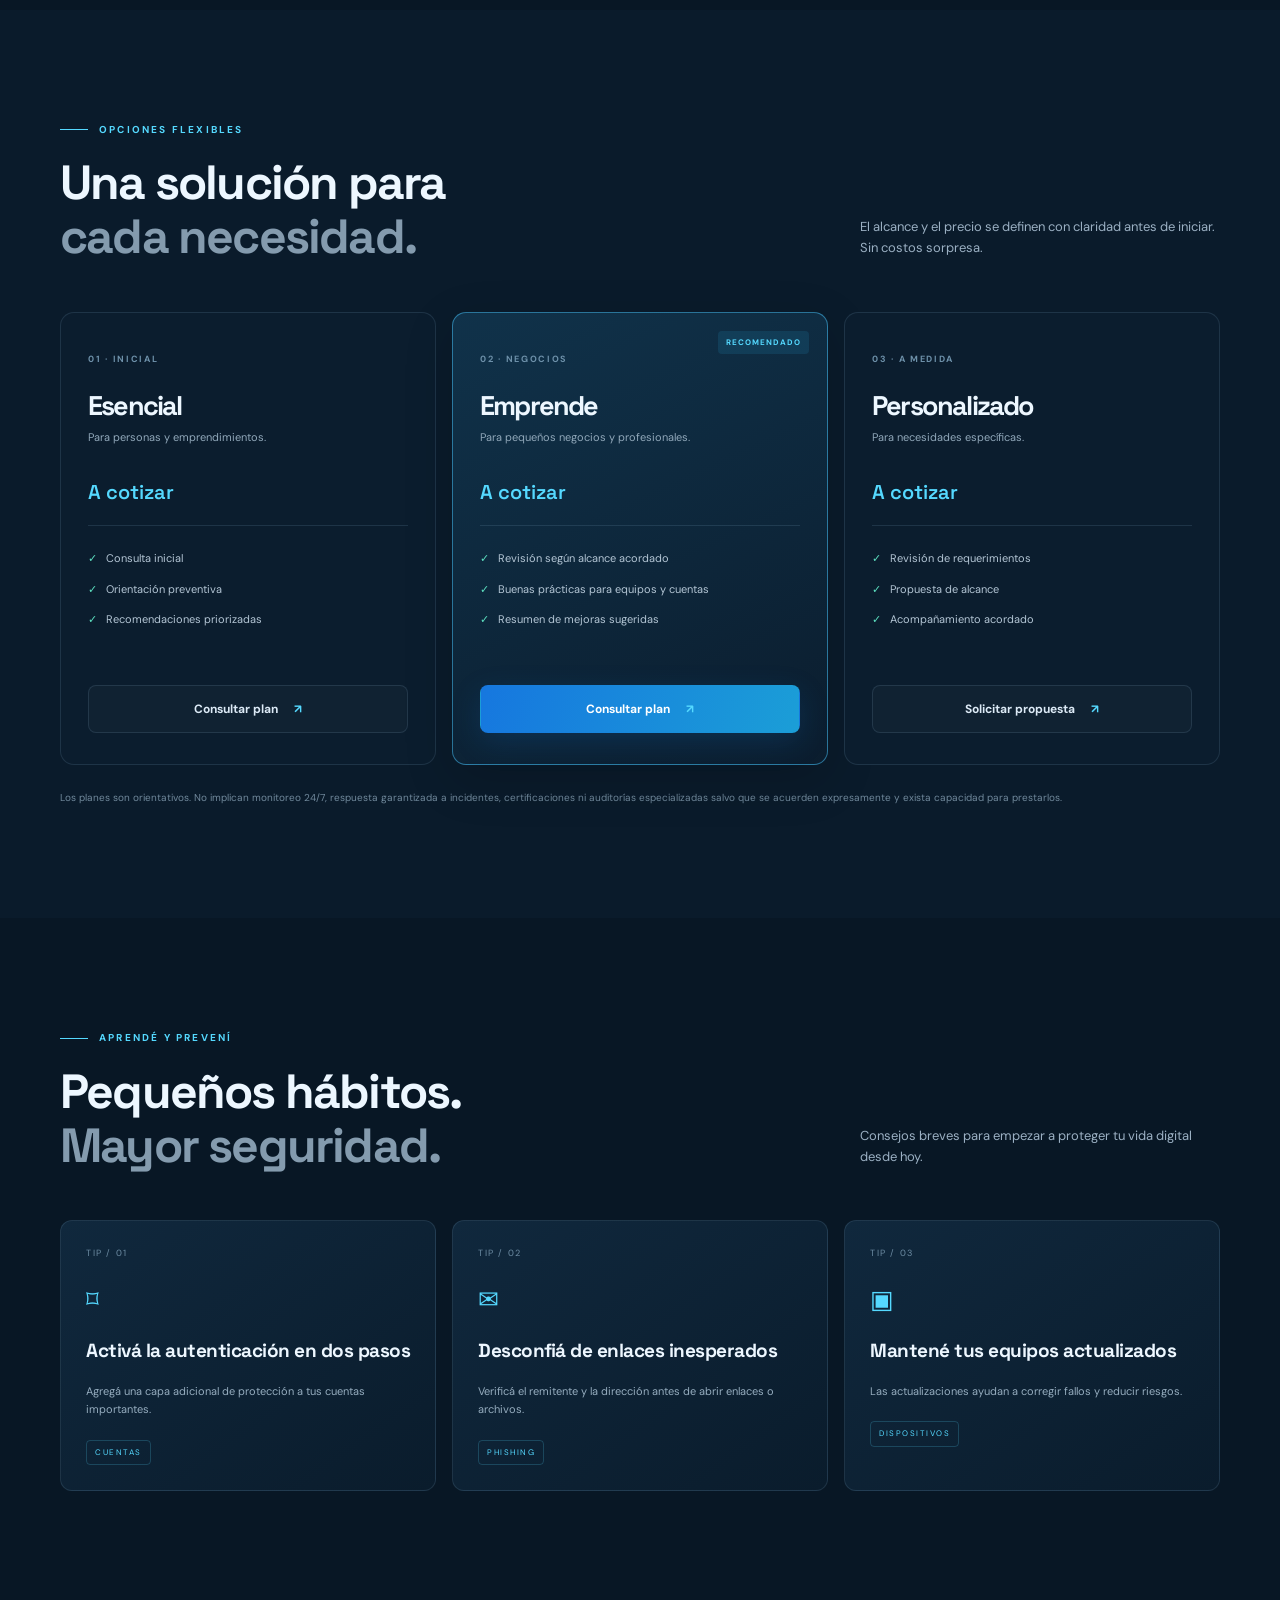
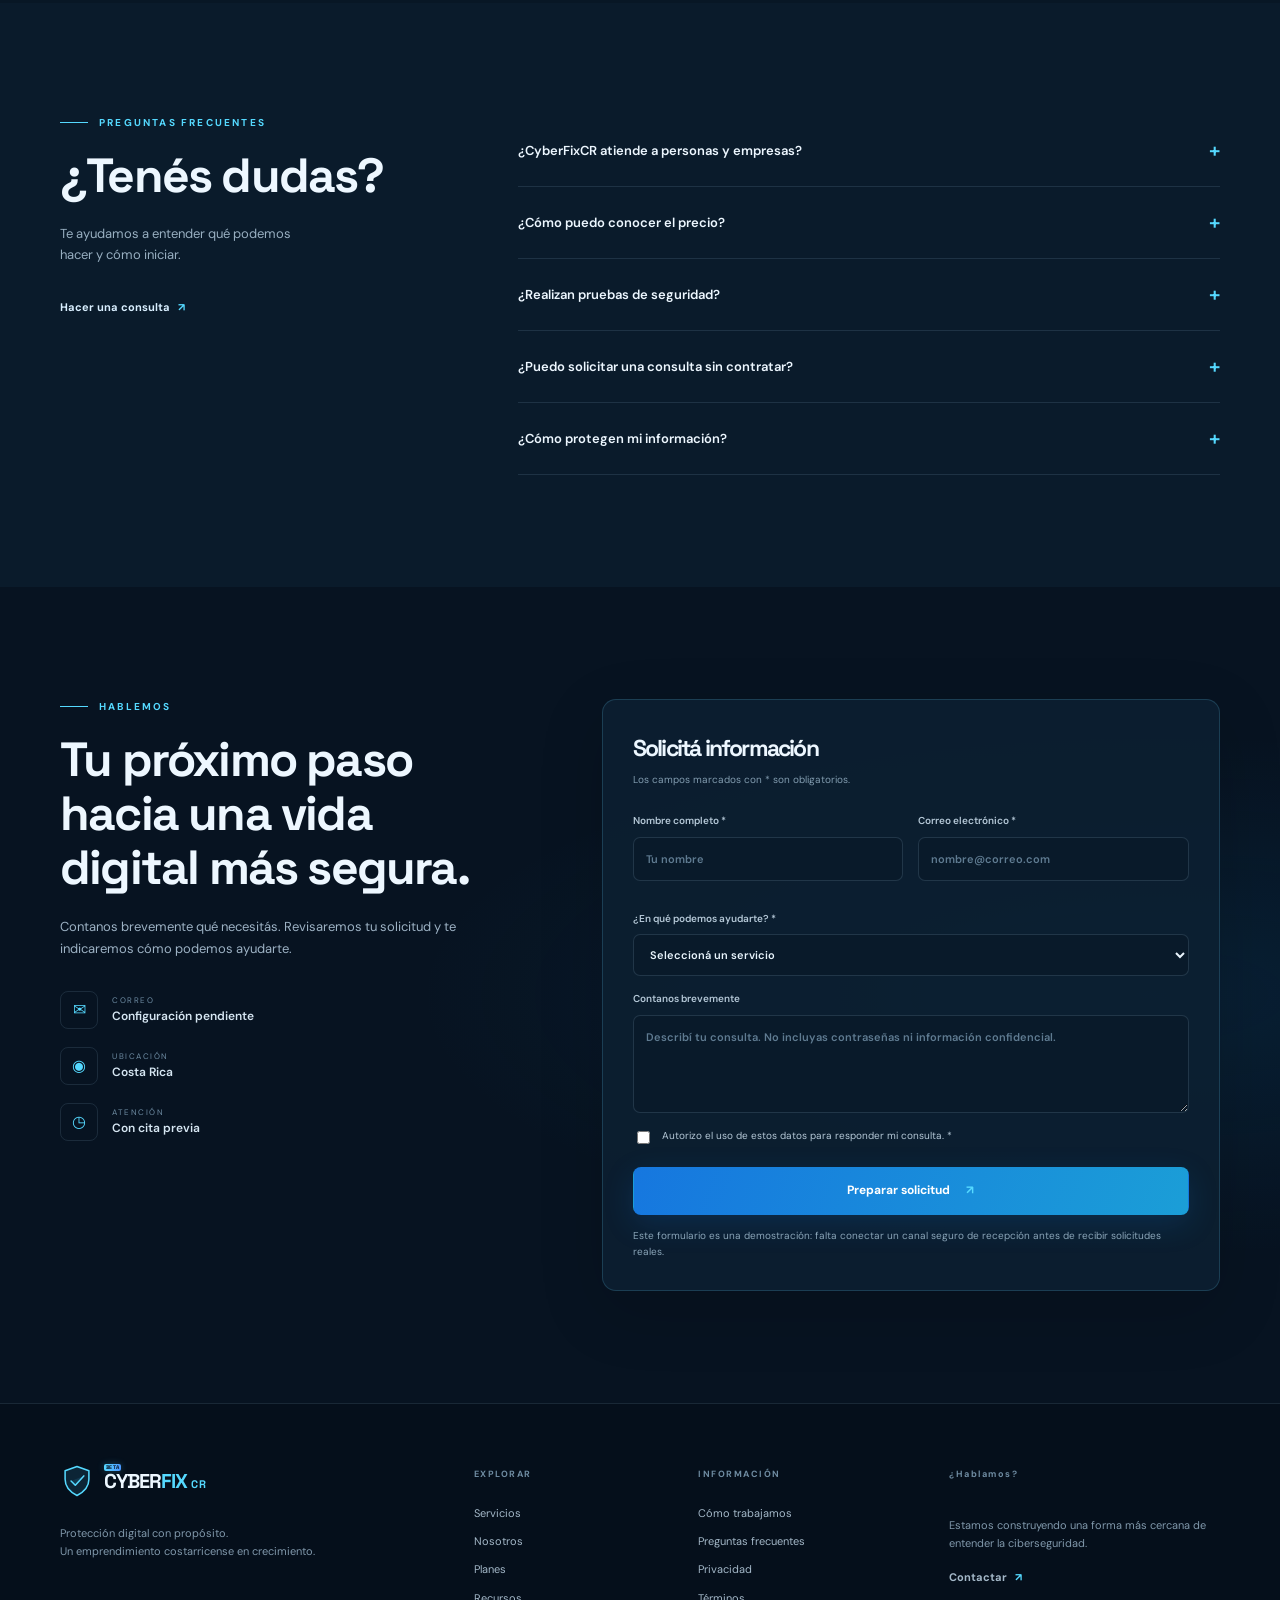
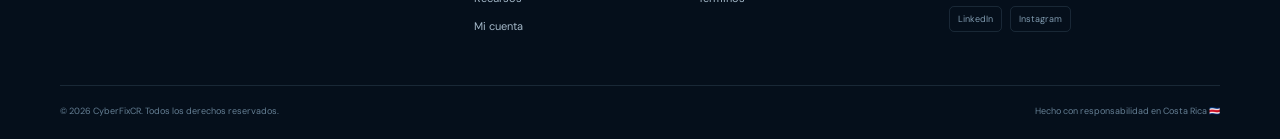
==== commit 3887d2e4: "Refresh branded styles after badge update Co-authored-by: Copilot App <223556219+Copilot@users.norep" ====
--- a/index.html
+++ b/index.html
@@ -15,7 +15,7 @@
   <link rel="preconnect" href="https://fonts.googleapis.com">
   <link rel="preconnect" href="https://fonts.gstatic.com" crossorigin>
   <link href="https://fonts.googleapis.com/css2?family=DM+Sans:wght@400;500;600;700&family=Space+Grotesk:wght@500;600;700&display=swap" rel="stylesheet">
-  <link rel="stylesheet" href="styles.css">
+  <link rel="stylesheet" href="styles.css?v=20261117-beta">
 </head>
 <body>
   <div class="brand-intro" id="brand-intro" role="status" aria-live="polite">
--- a/styles.css
+++ b/styles.css
@@ -1,6 +1,6 @@
 @import url('https://fonts.googleapis.com/css2?family=DM+Sans:wght@400;500;600;700&family=Space+Grotesk:wght@500;600;700&display=swap');
 :root{--bg:#071321;--bg2:#0a1a2b;--panel:#0d2033;--panel2:#10283e;--line:rgba(151,190,220,.14);--text:#edf7ff;--muted:#9bb0c3;--cyan:#55d9ff;--blue:#2676ee;--max:1160px;--radius:20px}
-*{box-sizing:border-box}html{scroll-behavior:smooth;scroll-padding-top:92px}body{margin:0;background:var(--bg);color:var(--text);font-family:'DM Sans',sans-serif;line-height:1.65;overflow-x:hidden}body.menu-open{overflow:hidden}a{color:inherit;text-decoration:none}button,input,textarea,select{font:inherit}.container{width:min(var(--max),calc(100% - 48px));margin-inline:auto}.topline{height:30px;display:flex;align-items:center;justify-content:center;gap:9px;background:#050e19;color:#8da7bc;font-size:10px;font-weight:700;letter-spacing:2px}.pulse,.status-led{width:7px;height:7px;border-radius:50%;background:#50e6bd;box-shadow:0 0 12px #50e6bd}.site-header{height:82px;position:sticky;top:0;z-index:50;background:rgba(7,19,33,.88);backdrop-filter:blur(18px);border-bottom:1px solid var(--line)}.nav-wrap{height:100%;display:flex;align-items:center;justify-content:space-between}.brand{display:inline-flex;align-items:center;gap:10px;font:700 20px 'Space Grotesk',sans-serif;letter-spacing:-1px}.brand-mark{width:34px;height:38px;display:grid;place-items:center}.brand-mark svg{width:100%;fill:rgba(66,198,255,.12);stroke:var(--cyan);stroke-width:1.8;stroke-linecap:round;stroke-linejoin:round}.brand .accent,.brand small{color:var(--cyan)}.brand-lockup{display:inline-flex;align-items:baseline;gap:2px}.brand-name{position:relative;display:inline-block}.brand-beta{position:absolute;left:-.4em;top:-.7em;padding:2px 3px;border-radius:3px;background:linear-gradient(100deg,#55d9ff,#4b94ff);color:#071321;font-size:.34em;font-weight:700;line-height:1;letter-spacing:.35px;box-shadow:0 0 10px rgba(85,217,255,.3)}.brand small{font-size:11px;margin-left:2px;letter-spacing:1px}.main-nav{display:flex;align-items:center;gap:27px}.nav-link{font-size:12px;color:#b6c8d8;font-weight:600;transition:.2s}.nav-link:hover,.nav-link.active{color:var(--cyan)}.nav-cta{padding:11px 16px;border:1px solid rgba(85,217,255,.35);border-radius:8px;color:var(--text)}.nav-cta span,.btn span,.text-link span{margin-left:8px;color:var(--cyan)}.menu-toggle{display:none;background:none;border:0;color:white}
+*{box-sizing:border-box}html{scroll-behavior:smooth;scroll-padding-top:92px}body{margin:0;background:var(--bg);color:var(--text);font-family:'DM Sans',sans-serif;line-height:1.65;overflow-x:hidden}body.menu-open{overflow:hidden}a{color:inherit;text-decoration:none}button,input,textarea,select{font:inherit}.container{width:min(var(--max),calc(100% - 48px));margin-inline:auto}.topline{height:30px;display:flex;align-items:center;justify-content:center;gap:9px;background:#050e19;color:#8da7bc;font-size:10px;font-weight:700;letter-spacing:2px}.pulse,.status-led{width:7px;height:7px;border-radius:50%;background:#50e6bd;box-shadow:0 0 12px #50e6bd}.site-header{height:82px;position:sticky;top:0;z-index:50;background:rgba(7,19,33,.88);backdrop-filter:blur(18px);border-bottom:1px solid var(--line)}.nav-wrap{height:100%;display:flex;align-items:center;justify-content:space-between}.brand{display:inline-flex;align-items:center;gap:10px;font:700 20px 'Space Grotesk',sans-serif;letter-spacing:-1px}.brand-mark{width:34px;height:38px;display:grid;place-items:center}.brand-mark svg{width:100%;fill:rgba(66,198,255,.12);stroke:var(--cyan);stroke-width:1.8;stroke-linecap:round;stroke-linejoin:round}.brand .accent,.brand small{color:var(--cyan)}.brand-lockup{display:inline-flex;align-items:baseline;gap:2px}.brand-name{position:relative;display:inline-block}.brand-beta{position:absolute;left:0;top:-.9em;padding:1px 2px;border-radius:2px;background:linear-gradient(100deg,#55d9ff,#4b94ff);color:#071321;font-size:.26em;font-weight:700;line-height:1;letter-spacing:.25px;box-shadow:0 0 7px rgba(85,217,255,.25)}.brand small{font-size:11px;margin-left:2px;letter-spacing:1px}.main-nav{display:flex;align-items:center;gap:27px}.nav-link{font-size:12px;color:#b6c8d8;font-weight:600;transition:.2s}.nav-link:hover,.nav-link.active{color:var(--cyan)}.nav-cta{padding:11px 16px;border:1px solid rgba(85,217,255,.35);border-radius:8px;color:var(--text)}.nav-cta span,.btn span,.text-link span{margin-left:8px;color:var(--cyan)}.menu-toggle{display:none;background:none;border:0;color:white}
 .section{padding:112px 0;position:relative}.hero{min-height:650px;padding:88px 0 28px;overflow:hidden;background:radial-gradient(ellipse at 75% 45%,rgba(17,91,151,.18),transparent 40%),linear-gradient(120deg,#071321,#081a2d 65%,#071321)}.hero-grid{position:absolute;inset:0;background-image:linear-gradient(rgba(95,167,210,.045) 1px,transparent 1px),linear-gradient(90deg,rgba(95,167,210,.045) 1px,transparent 1px);background-size:55px 55px;mask-image:linear-gradient(to right,transparent,black 45%,black)}.orb{position:absolute;border-radius:50%;filter:blur(90px);opacity:.18;pointer-events:none}.orb-one{width:260px;height:260px;background:#0878d7;right:15%;top:15%}.orb-two{width:180px;height:180px;background:#13c8dc;left:15%;bottom:0;opacity:.08}.hero-layout{position:relative;display:grid;grid-template-columns:1.05fr .95fr;align-items:center;gap:50px;min-height:480px}.eyebrow{display:flex;align-items:center;gap:11px;color:var(--cyan);font-size:10px;font-weight:700;letter-spacing:2.2px}.eyebrow-line{width:28px;height:1px;background:var(--cyan)}h1,h2,h3,p{margin-top:0}h1,h2,h3{font-family:'Space Grotesk',sans-serif;letter-spacing:-1.8px}h1{font-size:clamp(44px,5.4vw,70px);line-height:1.06;margin:23px 0}.gradient-text{background:linear-gradient(90deg,#65e4ff,#4b94ff);-webkit-background-clip:text;background-clip:text;color:transparent}.hero-lead{max-width:540px;color:#a9bdcf;font-size:16px;line-height:1.85}.hero-actions{display:flex;flex-wrap:wrap;gap:13px;margin:30px 0 23px}.btn{min-height:48px;padding:0 20px;display:inline-flex;align-items:center;justify-content:center;gap:8px;border-radius:8px;font-size:12px;font-weight:700;border:1px solid transparent;cursor:pointer;transition:transform .2s,box-shadow .2s,background .2s}.btn:hover{transform:translateY(-3px)}.btn-primary{background:linear-gradient(110deg,#1677df,#1b9ed7);color:#fff;box-shadow:0 9px 30px rgba(19,119,213,.18)}.btn-primary:hover{box-shadow:0 12px 35px rgba(35,166,232,.3)}.btn-ghost,.btn-outline{border-color:var(--line);color:#dceaf6;background:rgba(255,255,255,.025)}.play-icon{font-size:9px;color:var(--cyan);border:1px solid #31536c;border-radius:50%;width:22px;height:22px;display:grid;place-items:center}.hero-note{font-size:11px;color:#829caf}.check-dot{color:#56e3bd;margin-right:7px}.hero-visual{height:430px;position:relative;display:grid;place-items:center}.visual-glow{position:absolute;width:270px;height:270px;background:#0876ce;filter:blur(100px);opacity:.28}.orbit{position:absolute;border:1px solid rgba(88,200,255,.16);border-radius:50%;transform:rotate(-24deg)}.orbit-a{width:380px;height:210px}.orbit-b{width:440px;height:290px;transform:rotate(42deg)}.shield-wrap{position:relative;z-index:2;filter:drop-shadow(0 0 40px rgba(37,177,255,.3));animation:float 6s ease-in-out infinite}.big-shield{width:235px}.shield-ring{position:absolute;inset:24px -10px;border:1px solid rgba(89,218,255,.16);border-radius:50%;transform:rotate(30deg) scaleX(1.4);pointer-events:none}.visual-card{position:absolute;z-index:3;background:rgba(10,32,51,.8);border:1px solid rgba(116,204,241,.23);backdrop-filter:blur(12px);border-radius:9px;padding:13px 16px;font-size:9px;letter-spacing:1px;color:#c2d9e9;box-shadow:0 15px 40px #020a12}.visual-card b{color:var(--cyan);font-size:8px;margin-left:10px}.card-top{top:40px;left:0}.card-bottom{bottom:42px;right:0;display:flex;align-items:center;gap:9px}.card-bottom b{margin-left:10px}.mini-dot{display:inline-block;width:6px;height:6px;background:var(--cyan);border-radius:50%;margin-right:6px}.float-chip{position:absolute;padding:8px 12px;border-radius:6px;background:#102b42;border:1px solid rgba(85,217,255,.2);font-size:10px;color:#bdefff}.chip-one{top:135px;right:0}.chip-two{bottom:120px;left:0}.hero-bottom{position:relative;display:flex;justify-content:space-between;color:#658096;font-size:9px;letter-spacing:2px;font-weight:700}.scroll-cue b{color:var(--cyan);font-size:15px;margin-left:8px}
 .trust-strip{border-block:1px solid var(--line);background:#091827}.trust-items{min-height:74px;display:flex;align-items:center;justify-content:space-between;gap:20px;color:#a6bacb;font-size:11px}.trust-items i{color:var(--cyan);font-style:normal;margin-right:7px}
 .section-heading{display:flex;align-items:end;justify-content:space-between;gap:35px;margin-bottom:48px}.section-heading h2,.about-copy h2,.faq-intro h2,.contact-copy h2{font-size:clamp(34px,4vw,48px);line-height:1.12;margin:18px 0 0}.muted-heading{color:#849bae}.section-heading>p{max-width:360px;color:var(--muted);font-size:13px;margin-bottom:5px}.services-section{background:#081725}.services-grid{display:grid;grid-template-columns:repeat(3,1fr);gap:14px}.service-card{min-height:270px;padding:27px;border:1px solid var(--line);border-radius:13px;background:linear-gradient(145deg,rgba(17,43,65,.75),rgba(9,26,42,.65));transition:.25s;position:relative;overflow:hidden}.service-card:before{content:"";position:absolute;inset:0;background:radial-gradient(circle at 100% 0,rgba(41,163,222,.12),transparent 45%);opacity:0;transition:.25s}.service-card:hover{transform:translateY(-5px);border-color:rgba(85,217,255,.38)}.service-card:hover:before{opacity:1}.service-icon{width:42px;height:42px;border-radius:10px;background:rgba(49,174,231,.1);border:1px solid rgba(85,217,255,.2);display:grid;place-items:center;color:var(--cyan);font-size:22px;margin-bottom:22px}.card-index,.plan-label{font-size:9px;color:#6e91aa;letter-spacing:1.7px;font-weight:700}.service-card h3{font-size:19px;letter-spacing:-.5px;margin:10px 0}.service-card p{font-size:12px;color:#94aabd;min-height:58px}.text-link{display:inline-flex;align-items:center;color:#d9efff;font-size:11px;font-weight:700}.text-link:hover{color:var(--cyan)}.service-card-featured{background:linear-gradient(140deg,rgba(13,67,99,.75),rgba(9,29,47,.85))}.section-footnote{font-size:10px;color:#71899c;line-height:1.7;margin:24px 0 0}
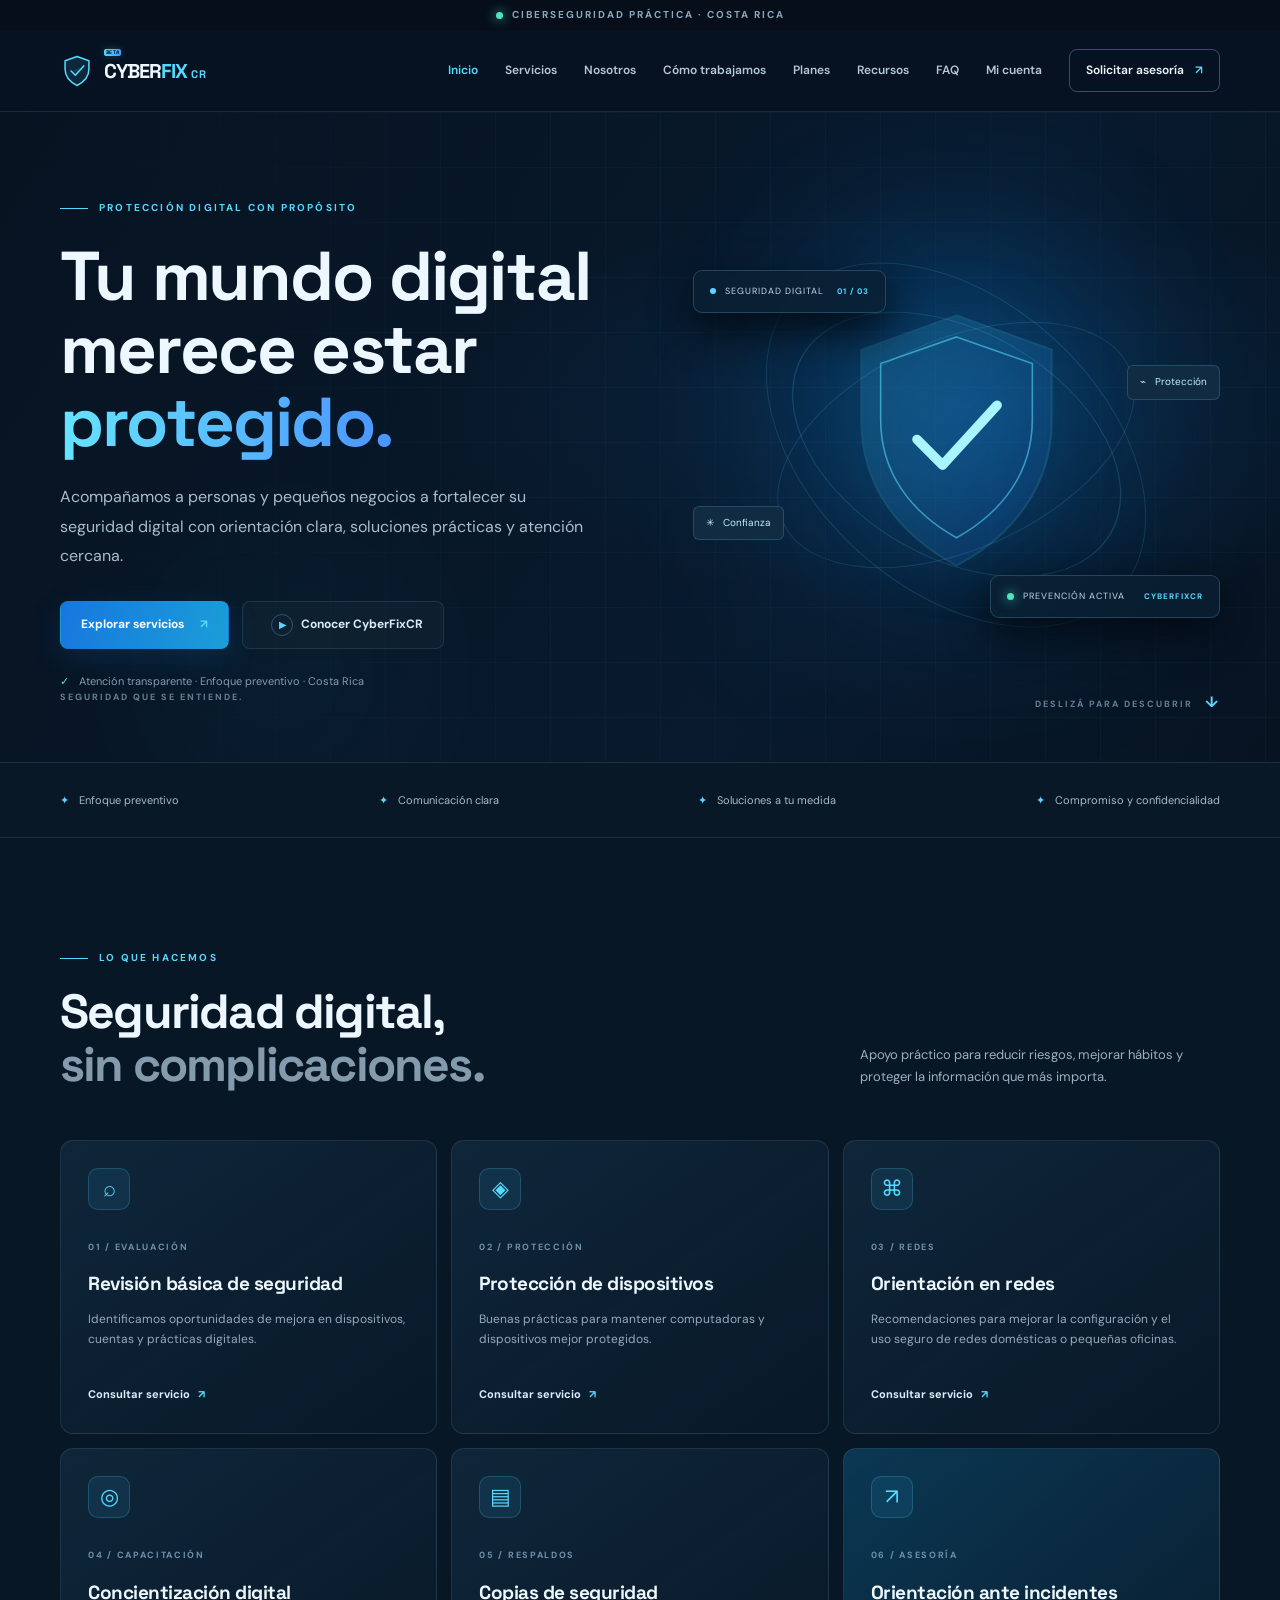
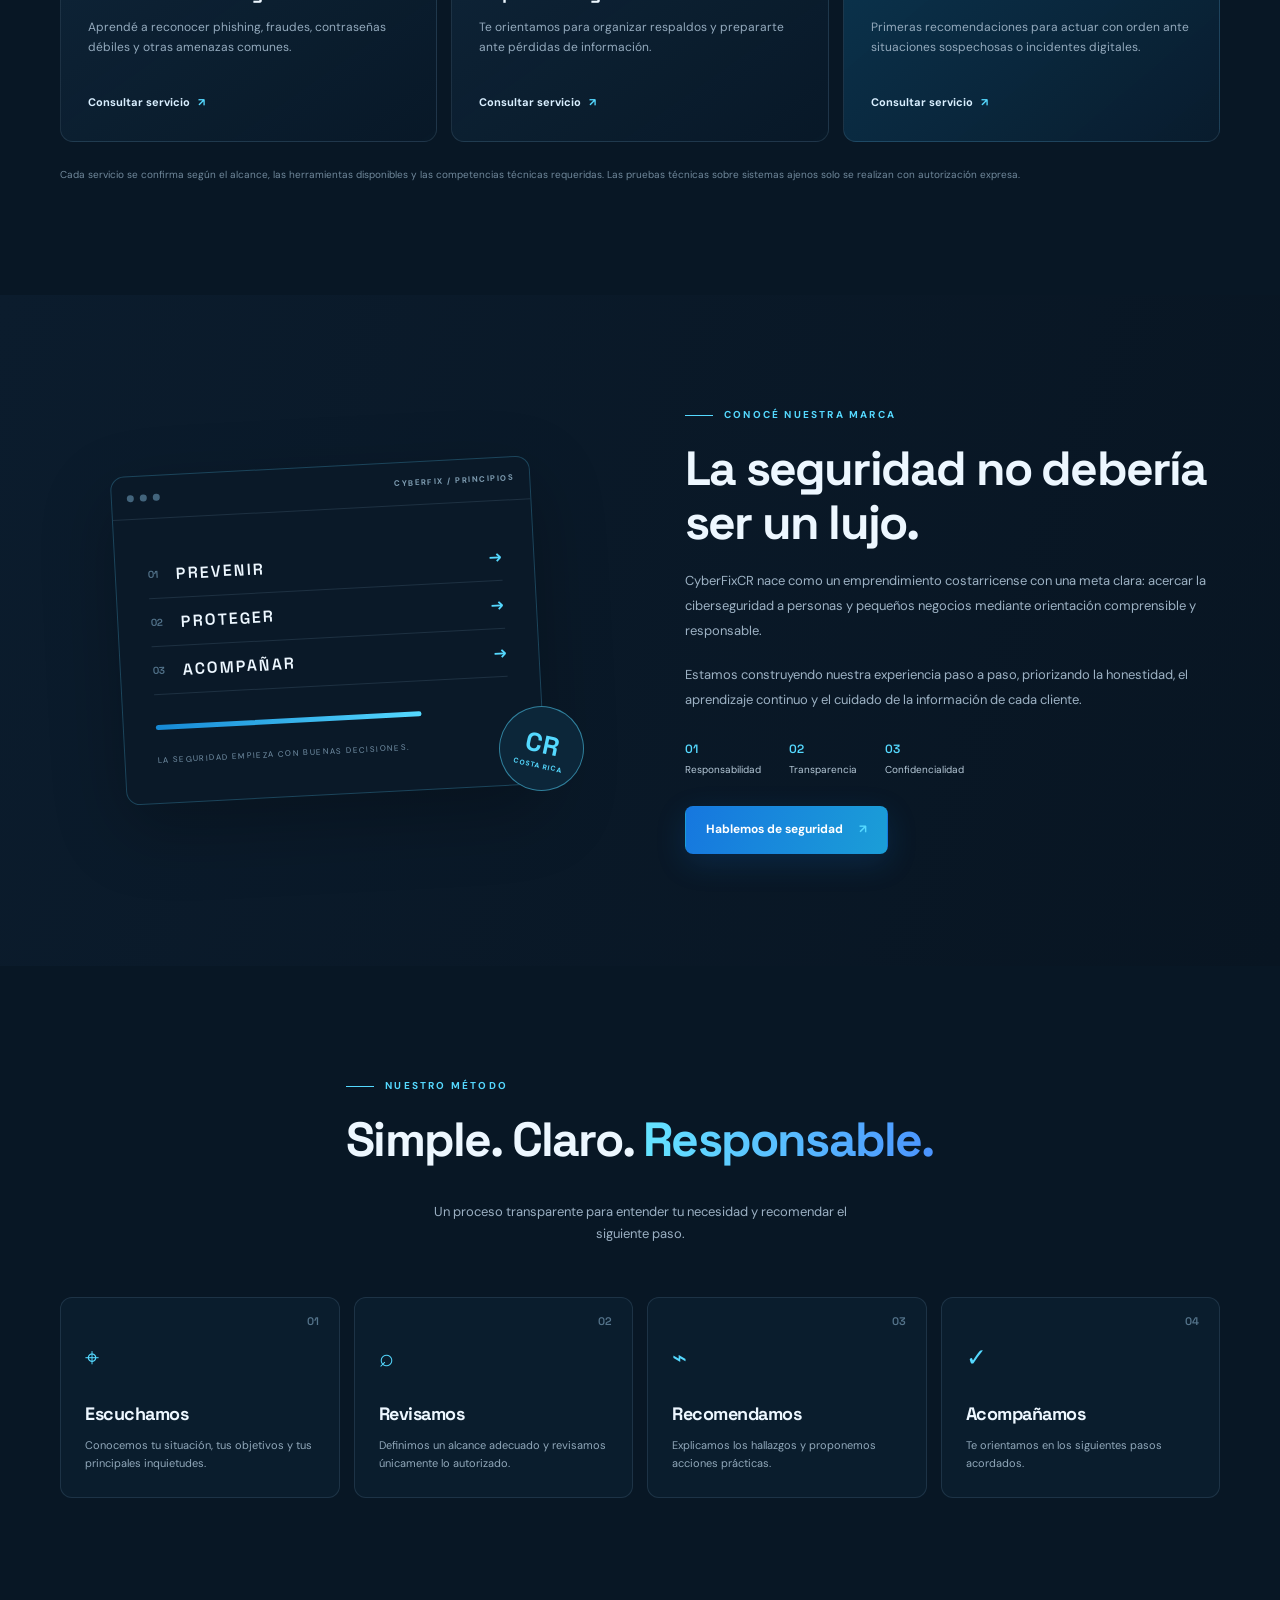
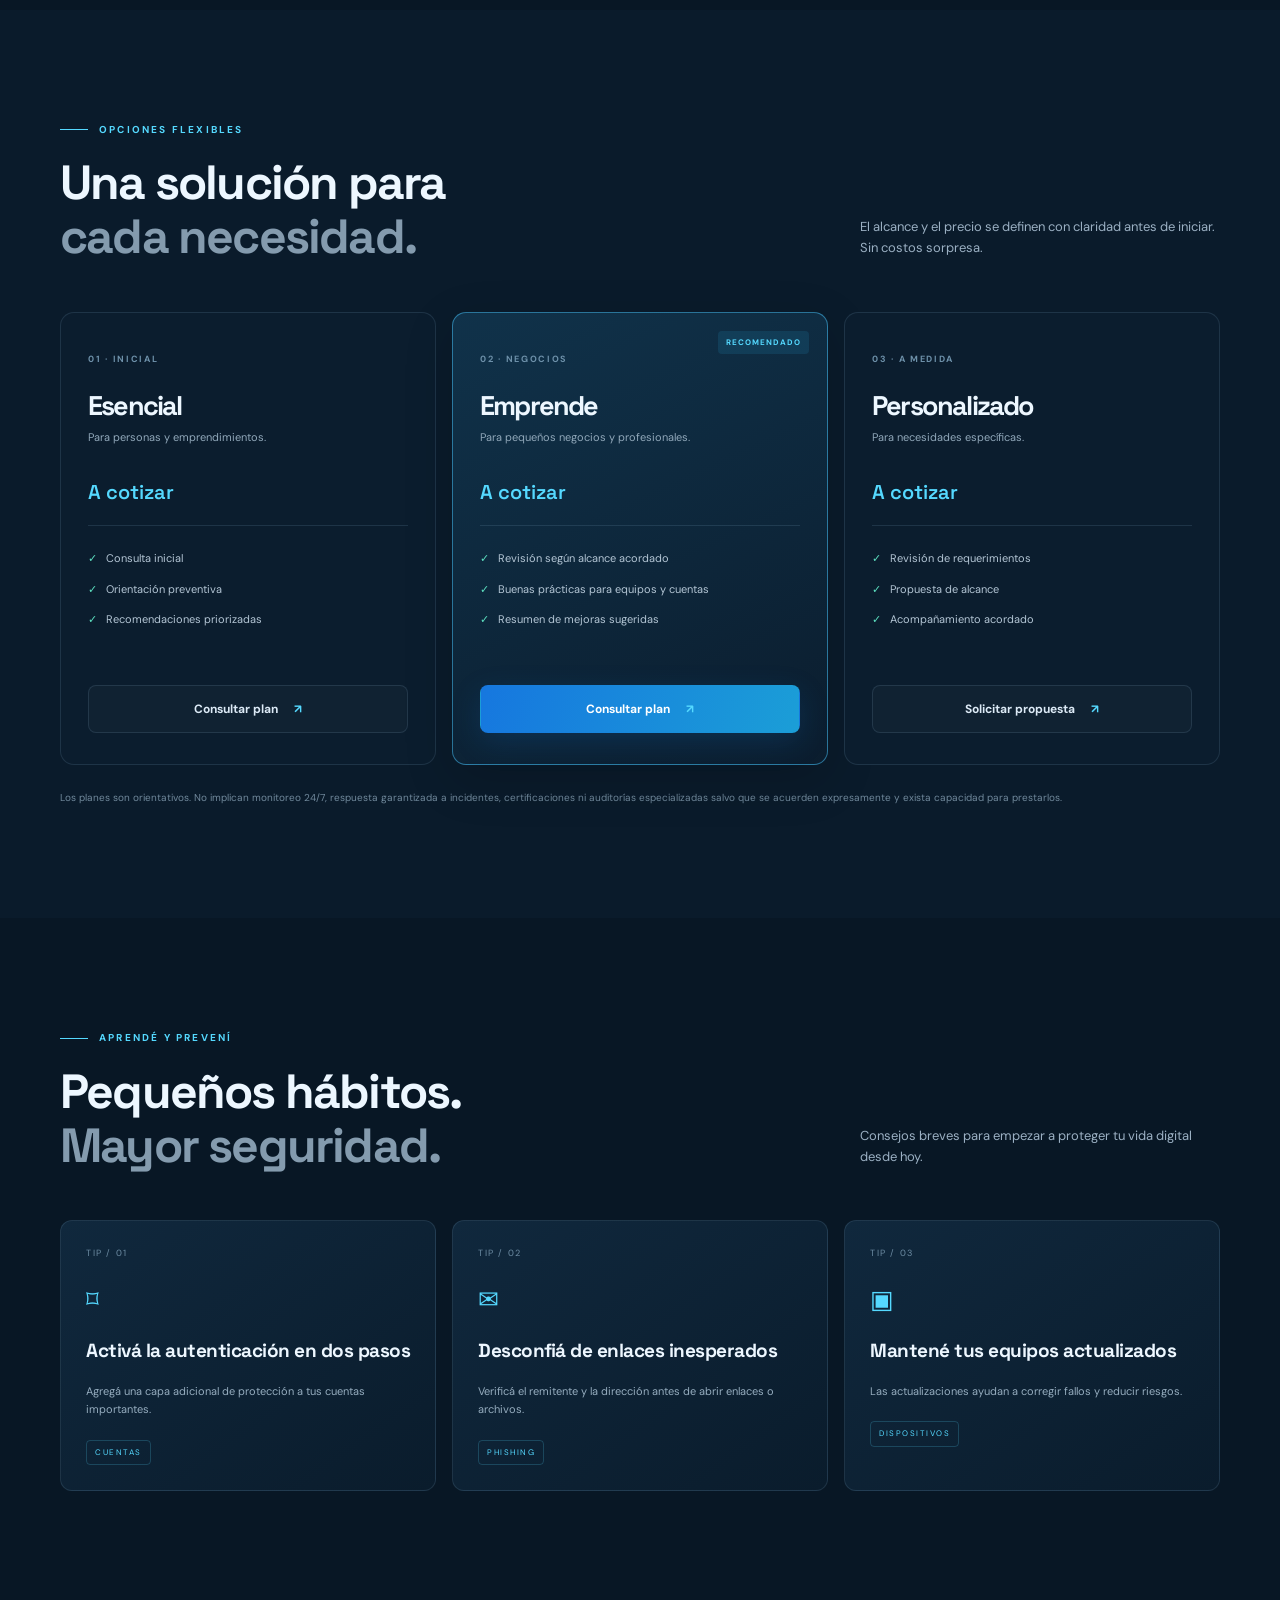
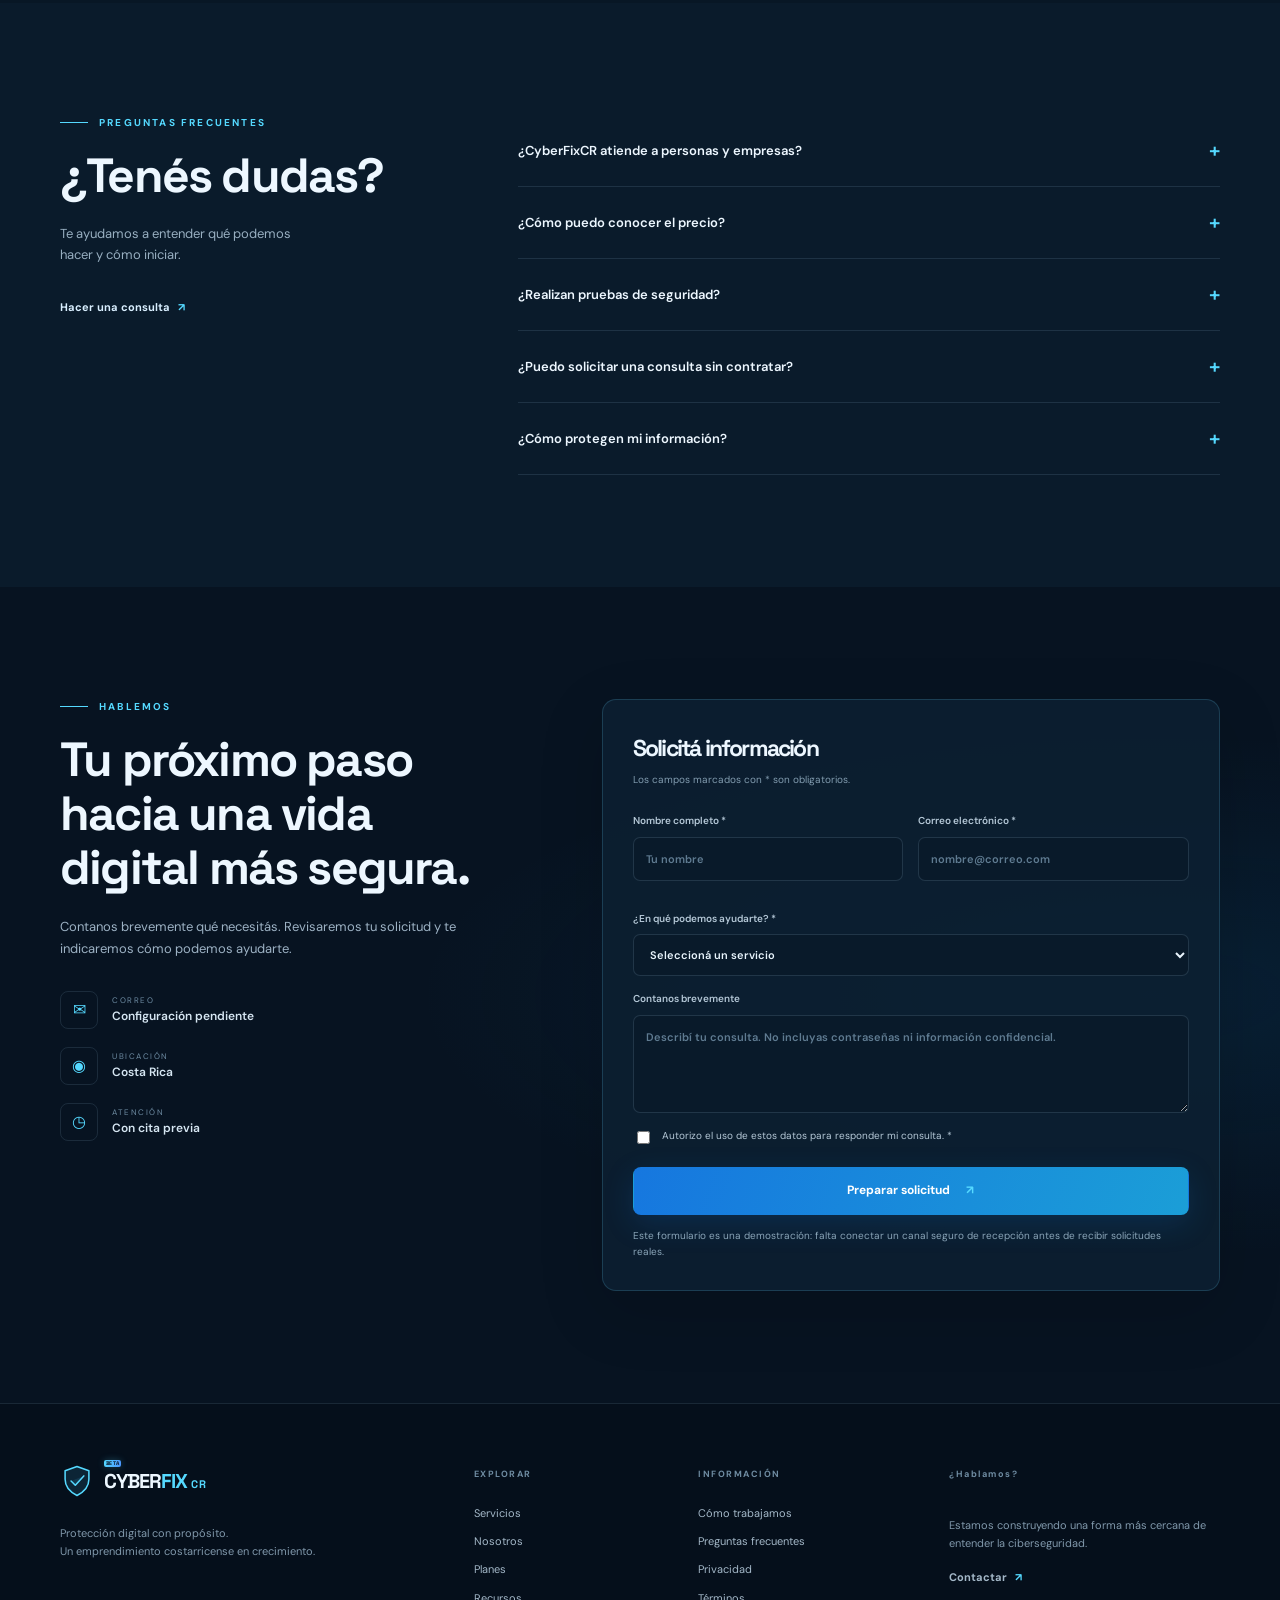
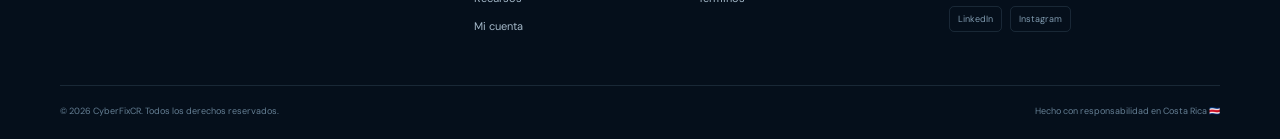
==== commit 55f5c663: "Lift the small BETA wordmark label Co-authored-by: Copilot App <223556219+Copilot@users.noreply.gith" ====
--- a/index.html
+++ b/index.html
@@ -15,7 +15,7 @@
   <link rel="preconnect" href="https://fonts.googleapis.com">
   <link rel="preconnect" href="https://fonts.gstatic.com" crossorigin>
   <link href="https://fonts.googleapis.com/css2?family=DM+Sans:wght@400;500;600;700&family=Space+Grotesk:wght@500;600;700&display=swap" rel="stylesheet">
-  <link rel="stylesheet" href="styles.css?v=20261117-beta">
+  <link rel="stylesheet" href="styles.css?v=20261117-beta2">
 </head>
 <body>
   <div class="brand-intro" id="brand-intro" role="status" aria-live="polite">
--- a/styles.css
+++ b/styles.css
@@ -1,6 +1,6 @@
 @import url('https://fonts.googleapis.com/css2?family=DM+Sans:wght@400;500;600;700&family=Space+Grotesk:wght@500;600;700&display=swap');
 :root{--bg:#071321;--bg2:#0a1a2b;--panel:#0d2033;--panel2:#10283e;--line:rgba(151,190,220,.14);--text:#edf7ff;--muted:#9bb0c3;--cyan:#55d9ff;--blue:#2676ee;--max:1160px;--radius:20px}
-*{box-sizing:border-box}html{scroll-behavior:smooth;scroll-padding-top:92px}body{margin:0;background:var(--bg);color:var(--text);font-family:'DM Sans',sans-serif;line-height:1.65;overflow-x:hidden}body.menu-open{overflow:hidden}a{color:inherit;text-decoration:none}button,input,textarea,select{font:inherit}.container{width:min(var(--max),calc(100% - 48px));margin-inline:auto}.topline{height:30px;display:flex;align-items:center;justify-content:center;gap:9px;background:#050e19;color:#8da7bc;font-size:10px;font-weight:700;letter-spacing:2px}.pulse,.status-led{width:7px;height:7px;border-radius:50%;background:#50e6bd;box-shadow:0 0 12px #50e6bd}.site-header{height:82px;position:sticky;top:0;z-index:50;background:rgba(7,19,33,.88);backdrop-filter:blur(18px);border-bottom:1px solid var(--line)}.nav-wrap{height:100%;display:flex;align-items:center;justify-content:space-between}.brand{display:inline-flex;align-items:center;gap:10px;font:700 20px 'Space Grotesk',sans-serif;letter-spacing:-1px}.brand-mark{width:34px;height:38px;display:grid;place-items:center}.brand-mark svg{width:100%;fill:rgba(66,198,255,.12);stroke:var(--cyan);stroke-width:1.8;stroke-linecap:round;stroke-linejoin:round}.brand .accent,.brand small{color:var(--cyan)}.brand-lockup{display:inline-flex;align-items:baseline;gap:2px}.brand-name{position:relative;display:inline-block}.brand-beta{position:absolute;left:0;top:-.9em;padding:1px 2px;border-radius:2px;background:linear-gradient(100deg,#55d9ff,#4b94ff);color:#071321;font-size:.26em;font-weight:700;line-height:1;letter-spacing:.25px;box-shadow:0 0 7px rgba(85,217,255,.25)}.brand small{font-size:11px;margin-left:2px;letter-spacing:1px}.main-nav{display:flex;align-items:center;gap:27px}.nav-link{font-size:12px;color:#b6c8d8;font-weight:600;transition:.2s}.nav-link:hover,.nav-link.active{color:var(--cyan)}.nav-cta{padding:11px 16px;border:1px solid rgba(85,217,255,.35);border-radius:8px;color:var(--text)}.nav-cta span,.btn span,.text-link span{margin-left:8px;color:var(--cyan)}.menu-toggle{display:none;background:none;border:0;color:white}
+*{box-sizing:border-box}html{scroll-behavior:smooth;scroll-padding-top:92px}body{margin:0;background:var(--bg);color:var(--text);font-family:'DM Sans',sans-serif;line-height:1.65;overflow-x:hidden}body.menu-open{overflow:hidden}a{color:inherit;text-decoration:none}button,input,textarea,select{font:inherit}.container{width:min(var(--max),calc(100% - 48px));margin-inline:auto}.topline{height:30px;display:flex;align-items:center;justify-content:center;gap:9px;background:#050e19;color:#8da7bc;font-size:10px;font-weight:700;letter-spacing:2px}.pulse,.status-led{width:7px;height:7px;border-radius:50%;background:#50e6bd;box-shadow:0 0 12px #50e6bd}.site-header{height:82px;position:sticky;top:0;z-index:50;background:rgba(7,19,33,.88);backdrop-filter:blur(18px);border-bottom:1px solid var(--line)}.nav-wrap{height:100%;display:flex;align-items:center;justify-content:space-between}.brand{display:inline-flex;align-items:center;gap:10px;font:700 20px 'Space Grotesk',sans-serif;letter-spacing:-1px}.brand-mark{width:34px;height:38px;display:grid;place-items:center}.brand-mark svg{width:100%;fill:rgba(66,198,255,.12);stroke:var(--cyan);stroke-width:1.8;stroke-linecap:round;stroke-linejoin:round}.brand .accent,.brand small{color:var(--cyan)}.brand-lockup{display:inline-flex;align-items:baseline;gap:2px}.brand-name{position:relative;display:inline-block}.brand-beta{position:absolute;left:0;top:-1.6em;padding:1px 2px;border-radius:2px;background:linear-gradient(100deg,#55d9ff,#4b94ff);color:#071321;font-size:.26em;font-weight:700;line-height:1;letter-spacing:.25px;box-shadow:0 0 7px rgba(85,217,255,.25)}.brand small{font-size:11px;margin-left:2px;letter-spacing:1px}.main-nav{display:flex;align-items:center;gap:27px}.nav-link{font-size:12px;color:#b6c8d8;font-weight:600;transition:.2s}.nav-link:hover,.nav-link.active{color:var(--cyan)}.nav-cta{padding:11px 16px;border:1px solid rgba(85,217,255,.35);border-radius:8px;color:var(--text)}.nav-cta span,.btn span,.text-link span{margin-left:8px;color:var(--cyan)}.menu-toggle{display:none;background:none;border:0;color:white}
 .section{padding:112px 0;position:relative}.hero{min-height:650px;padding:88px 0 28px;overflow:hidden;background:radial-gradient(ellipse at 75% 45%,rgba(17,91,151,.18),transparent 40%),linear-gradient(120deg,#071321,#081a2d 65%,#071321)}.hero-grid{position:absolute;inset:0;background-image:linear-gradient(rgba(95,167,210,.045) 1px,transparent 1px),linear-gradient(90deg,rgba(95,167,210,.045) 1px,transparent 1px);background-size:55px 55px;mask-image:linear-gradient(to right,transparent,black 45%,black)}.orb{position:absolute;border-radius:50%;filter:blur(90px);opacity:.18;pointer-events:none}.orb-one{width:260px;height:260px;background:#0878d7;right:15%;top:15%}.orb-two{width:180px;height:180px;background:#13c8dc;left:15%;bottom:0;opacity:.08}.hero-layout{position:relative;display:grid;grid-template-columns:1.05fr .95fr;align-items:center;gap:50px;min-height:480px}.eyebrow{display:flex;align-items:center;gap:11px;color:var(--cyan);font-size:10px;font-weight:700;letter-spacing:2.2px}.eyebrow-line{width:28px;height:1px;background:var(--cyan)}h1,h2,h3,p{margin-top:0}h1,h2,h3{font-family:'Space Grotesk',sans-serif;letter-spacing:-1.8px}h1{font-size:clamp(44px,5.4vw,70px);line-height:1.06;margin:23px 0}.gradient-text{background:linear-gradient(90deg,#65e4ff,#4b94ff);-webkit-background-clip:text;background-clip:text;color:transparent}.hero-lead{max-width:540px;color:#a9bdcf;font-size:16px;line-height:1.85}.hero-actions{display:flex;flex-wrap:wrap;gap:13px;margin:30px 0 23px}.btn{min-height:48px;padding:0 20px;display:inline-flex;align-items:center;justify-content:center;gap:8px;border-radius:8px;font-size:12px;font-weight:700;border:1px solid transparent;cursor:pointer;transition:transform .2s,box-shadow .2s,background .2s}.btn:hover{transform:translateY(-3px)}.btn-primary{background:linear-gradient(110deg,#1677df,#1b9ed7);color:#fff;box-shadow:0 9px 30px rgba(19,119,213,.18)}.btn-primary:hover{box-shadow:0 12px 35px rgba(35,166,232,.3)}.btn-ghost,.btn-outline{border-color:var(--line);color:#dceaf6;background:rgba(255,255,255,.025)}.play-icon{font-size:9px;color:var(--cyan);border:1px solid #31536c;border-radius:50%;width:22px;height:22px;display:grid;place-items:center}.hero-note{font-size:11px;color:#829caf}.check-dot{color:#56e3bd;margin-right:7px}.hero-visual{height:430px;position:relative;display:grid;place-items:center}.visual-glow{position:absolute;width:270px;height:270px;background:#0876ce;filter:blur(100px);opacity:.28}.orbit{position:absolute;border:1px solid rgba(88,200,255,.16);border-radius:50%;transform:rotate(-24deg)}.orbit-a{width:380px;height:210px}.orbit-b{width:440px;height:290px;transform:rotate(42deg)}.shield-wrap{position:relative;z-index:2;filter:drop-shadow(0 0 40px rgba(37,177,255,.3));animation:float 6s ease-in-out infinite}.big-shield{width:235px}.shield-ring{position:absolute;inset:24px -10px;border:1px solid rgba(89,218,255,.16);border-radius:50%;transform:rotate(30deg) scaleX(1.4);pointer-events:none}.visual-card{position:absolute;z-index:3;background:rgba(10,32,51,.8);border:1px solid rgba(116,204,241,.23);backdrop-filter:blur(12px);border-radius:9px;padding:13px 16px;font-size:9px;letter-spacing:1px;color:#c2d9e9;box-shadow:0 15px 40px #020a12}.visual-card b{color:var(--cyan);font-size:8px;margin-left:10px}.card-top{top:40px;left:0}.card-bottom{bottom:42px;right:0;display:flex;align-items:center;gap:9px}.card-bottom b{margin-left:10px}.mini-dot{display:inline-block;width:6px;height:6px;background:var(--cyan);border-radius:50%;margin-right:6px}.float-chip{position:absolute;padding:8px 12px;border-radius:6px;background:#102b42;border:1px solid rgba(85,217,255,.2);font-size:10px;color:#bdefff}.chip-one{top:135px;right:0}.chip-two{bottom:120px;left:0}.hero-bottom{position:relative;display:flex;justify-content:space-between;color:#658096;font-size:9px;letter-spacing:2px;font-weight:700}.scroll-cue b{color:var(--cyan);font-size:15px;margin-left:8px}
 .trust-strip{border-block:1px solid var(--line);background:#091827}.trust-items{min-height:74px;display:flex;align-items:center;justify-content:space-between;gap:20px;color:#a6bacb;font-size:11px}.trust-items i{color:var(--cyan);font-style:normal;margin-right:7px}
 .section-heading{display:flex;align-items:end;justify-content:space-between;gap:35px;margin-bottom:48px}.section-heading h2,.about-copy h2,.faq-intro h2,.contact-copy h2{font-size:clamp(34px,4vw,48px);line-height:1.12;margin:18px 0 0}.muted-heading{color:#849bae}.section-heading>p{max-width:360px;color:var(--muted);font-size:13px;margin-bottom:5px}.services-section{background:#081725}.services-grid{display:grid;grid-template-columns:repeat(3,1fr);gap:14px}.service-card{min-height:270px;padding:27px;border:1px solid var(--line);border-radius:13px;background:linear-gradient(145deg,rgba(17,43,65,.75),rgba(9,26,42,.65));transition:.25s;position:relative;overflow:hidden}.service-card:before{content:"";position:absolute;inset:0;background:radial-gradient(circle at 100% 0,rgba(41,163,222,.12),transparent 45%);opacity:0;transition:.25s}.service-card:hover{transform:translateY(-5px);border-color:rgba(85,217,255,.38)}.service-card:hover:before{opacity:1}.service-icon{width:42px;height:42px;border-radius:10px;background:rgba(49,174,231,.1);border:1px solid rgba(85,217,255,.2);display:grid;place-items:center;color:var(--cyan);font-size:22px;margin-bottom:22px}.card-index,.plan-label{font-size:9px;color:#6e91aa;letter-spacing:1.7px;font-weight:700}.service-card h3{font-size:19px;letter-spacing:-.5px;margin:10px 0}.service-card p{font-size:12px;color:#94aabd;min-height:58px}.text-link{display:inline-flex;align-items:center;color:#d9efff;font-size:11px;font-weight:700}.text-link:hover{color:var(--cyan)}.service-card-featured{background:linear-gradient(140deg,rgba(13,67,99,.75),rgba(9,29,47,.85))}.section-footnote{font-size:10px;color:#71899c;line-height:1.7;margin:24px 0 0}
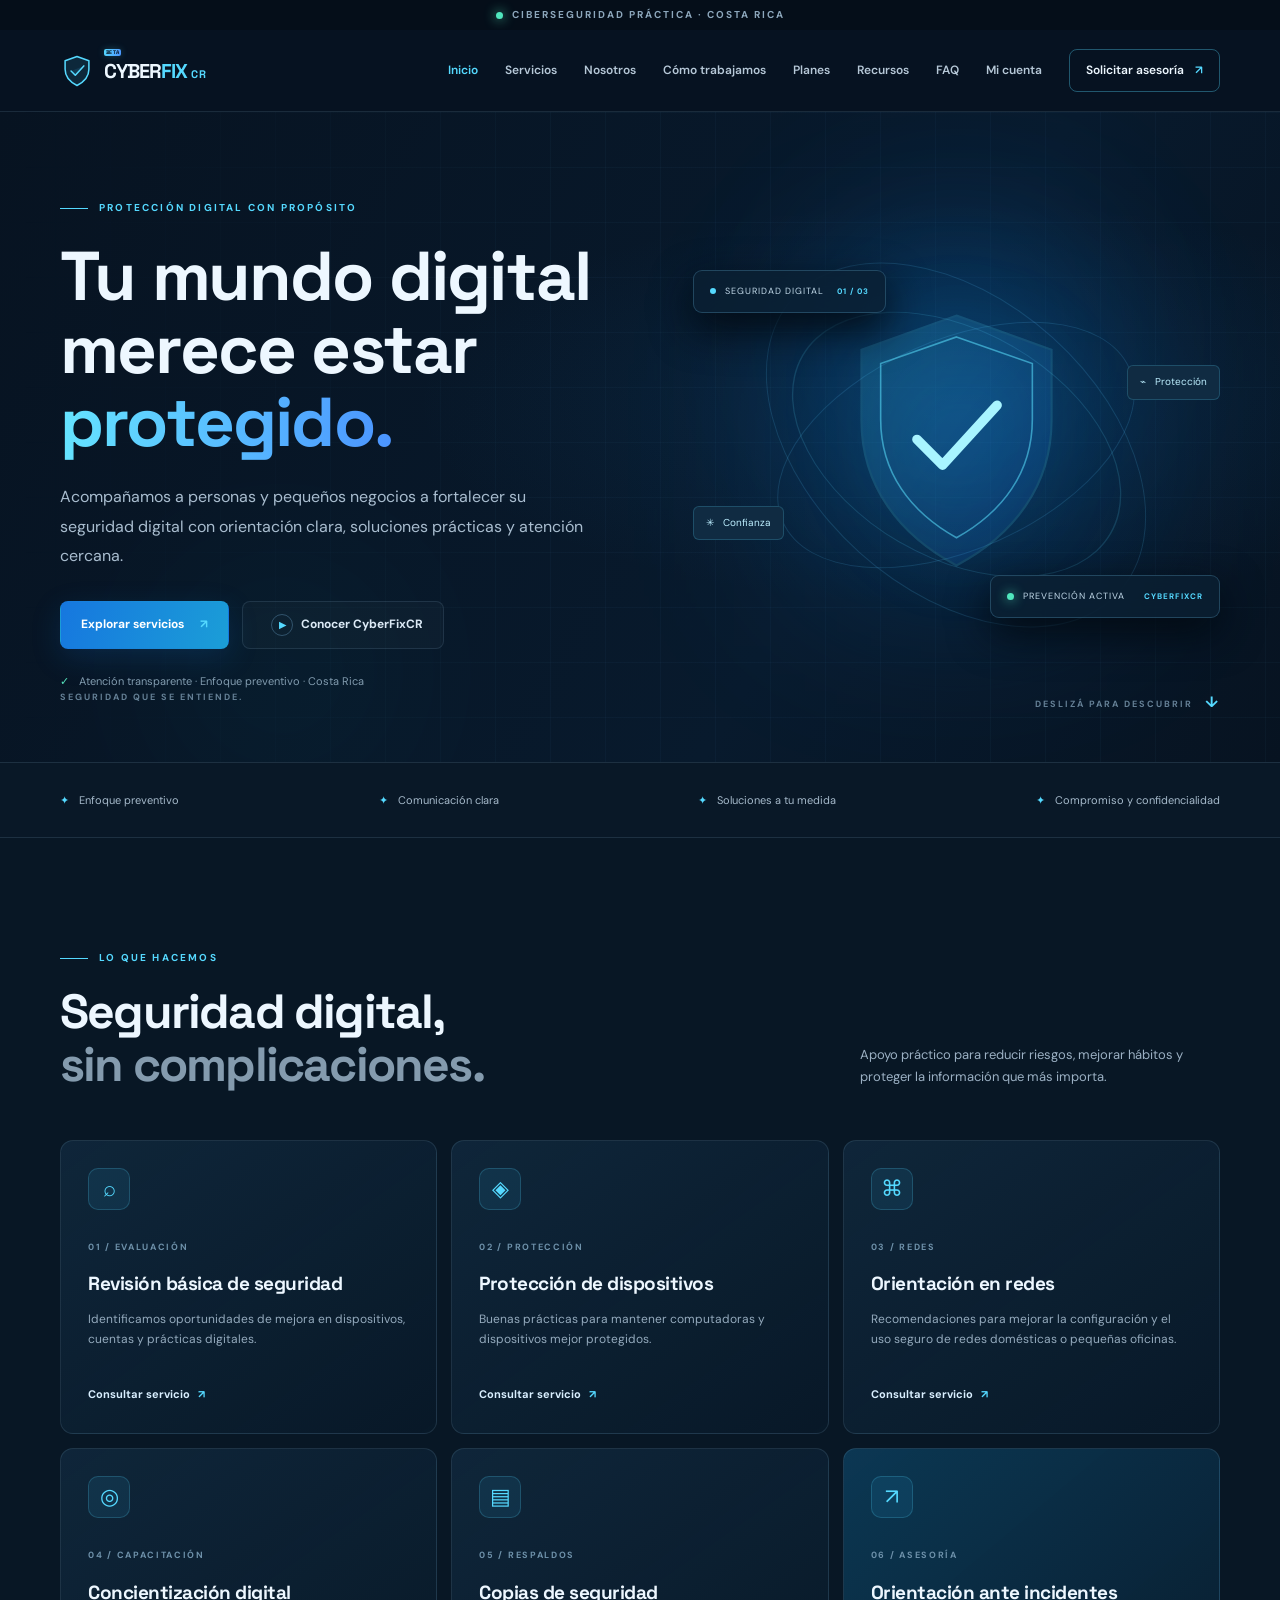
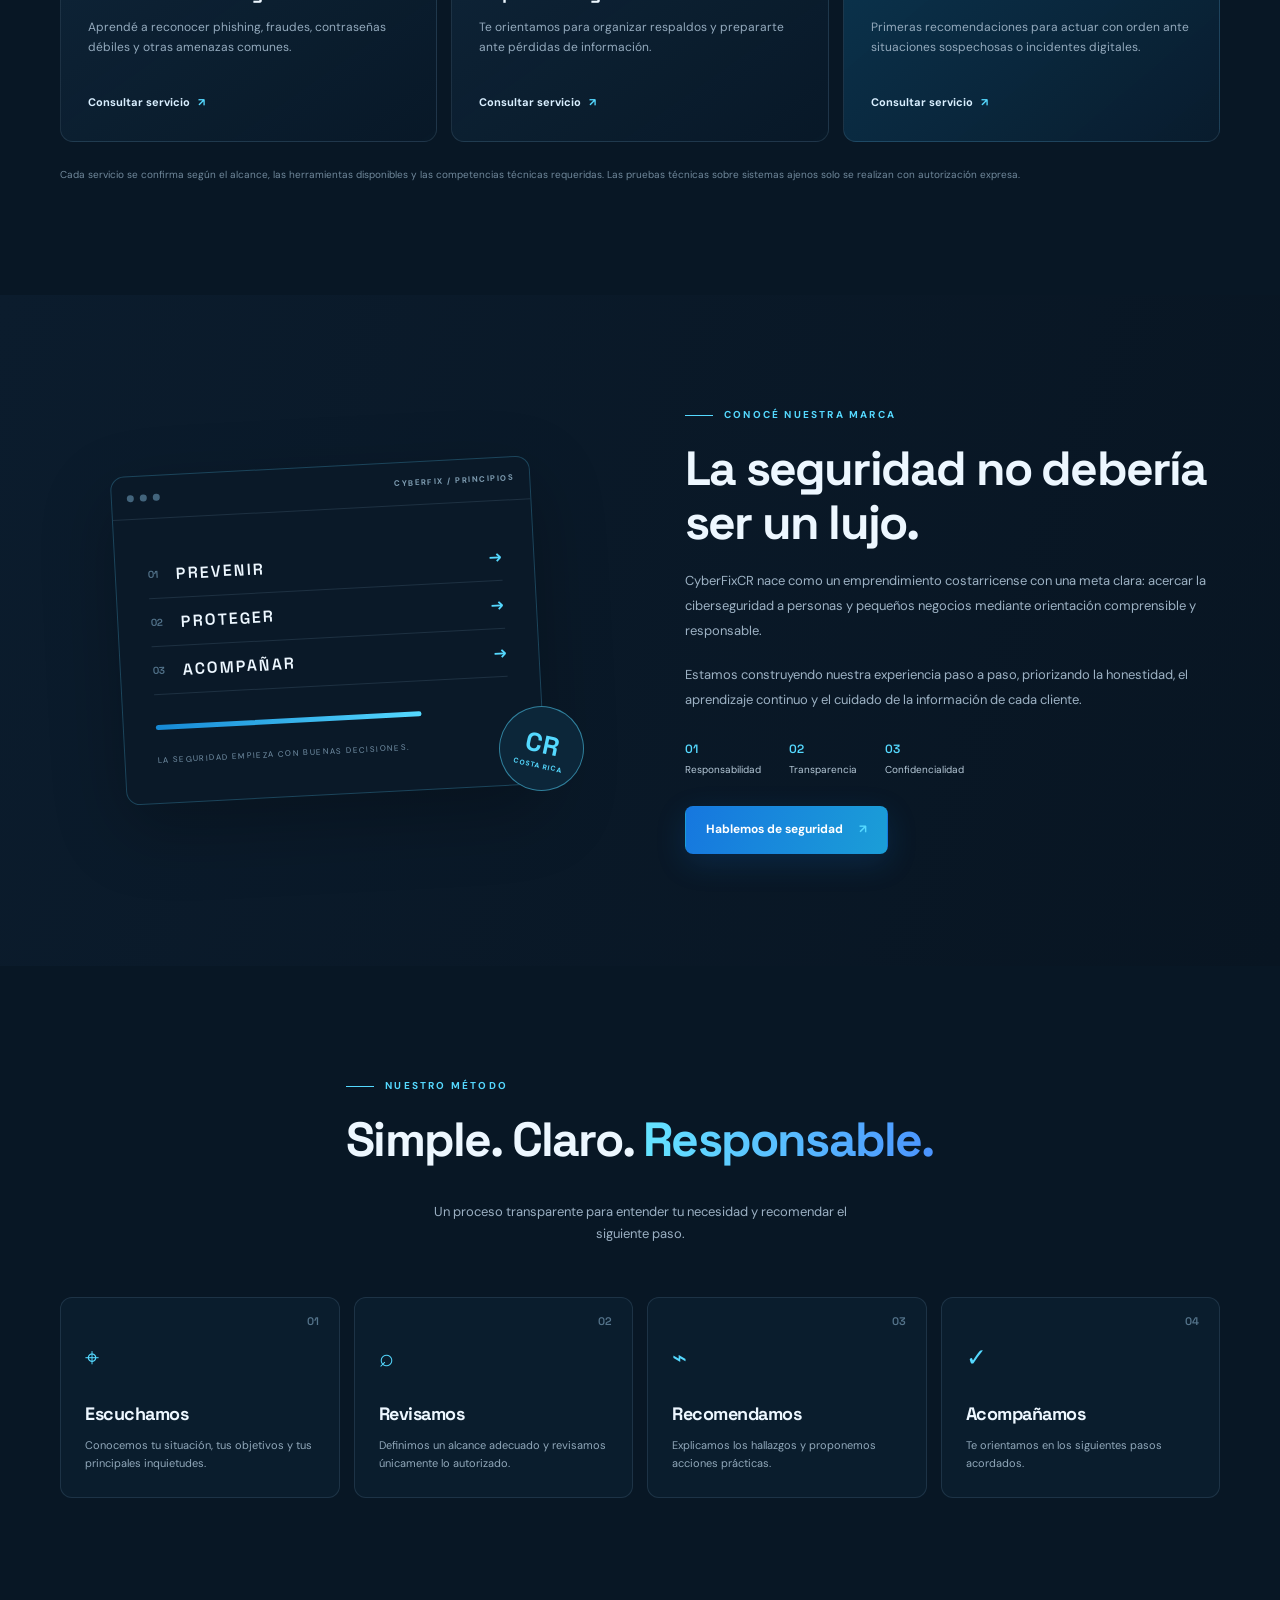
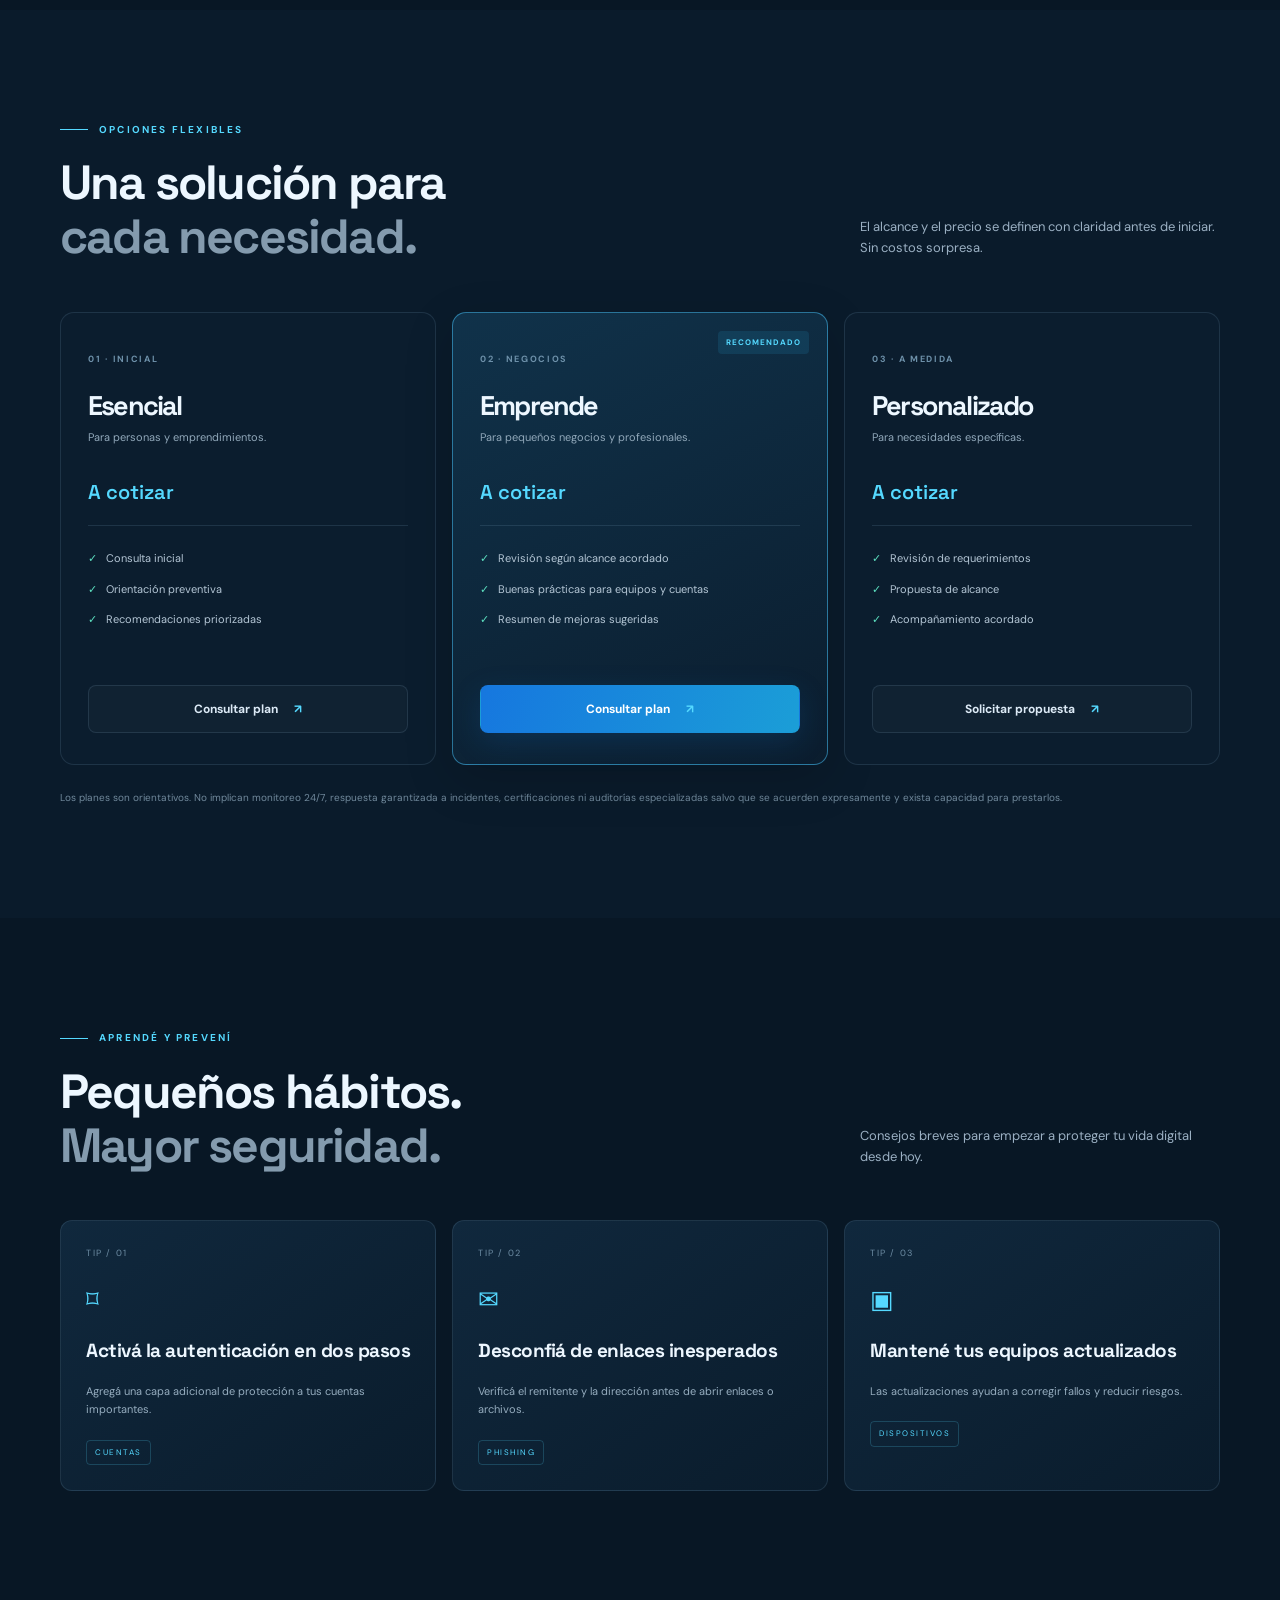
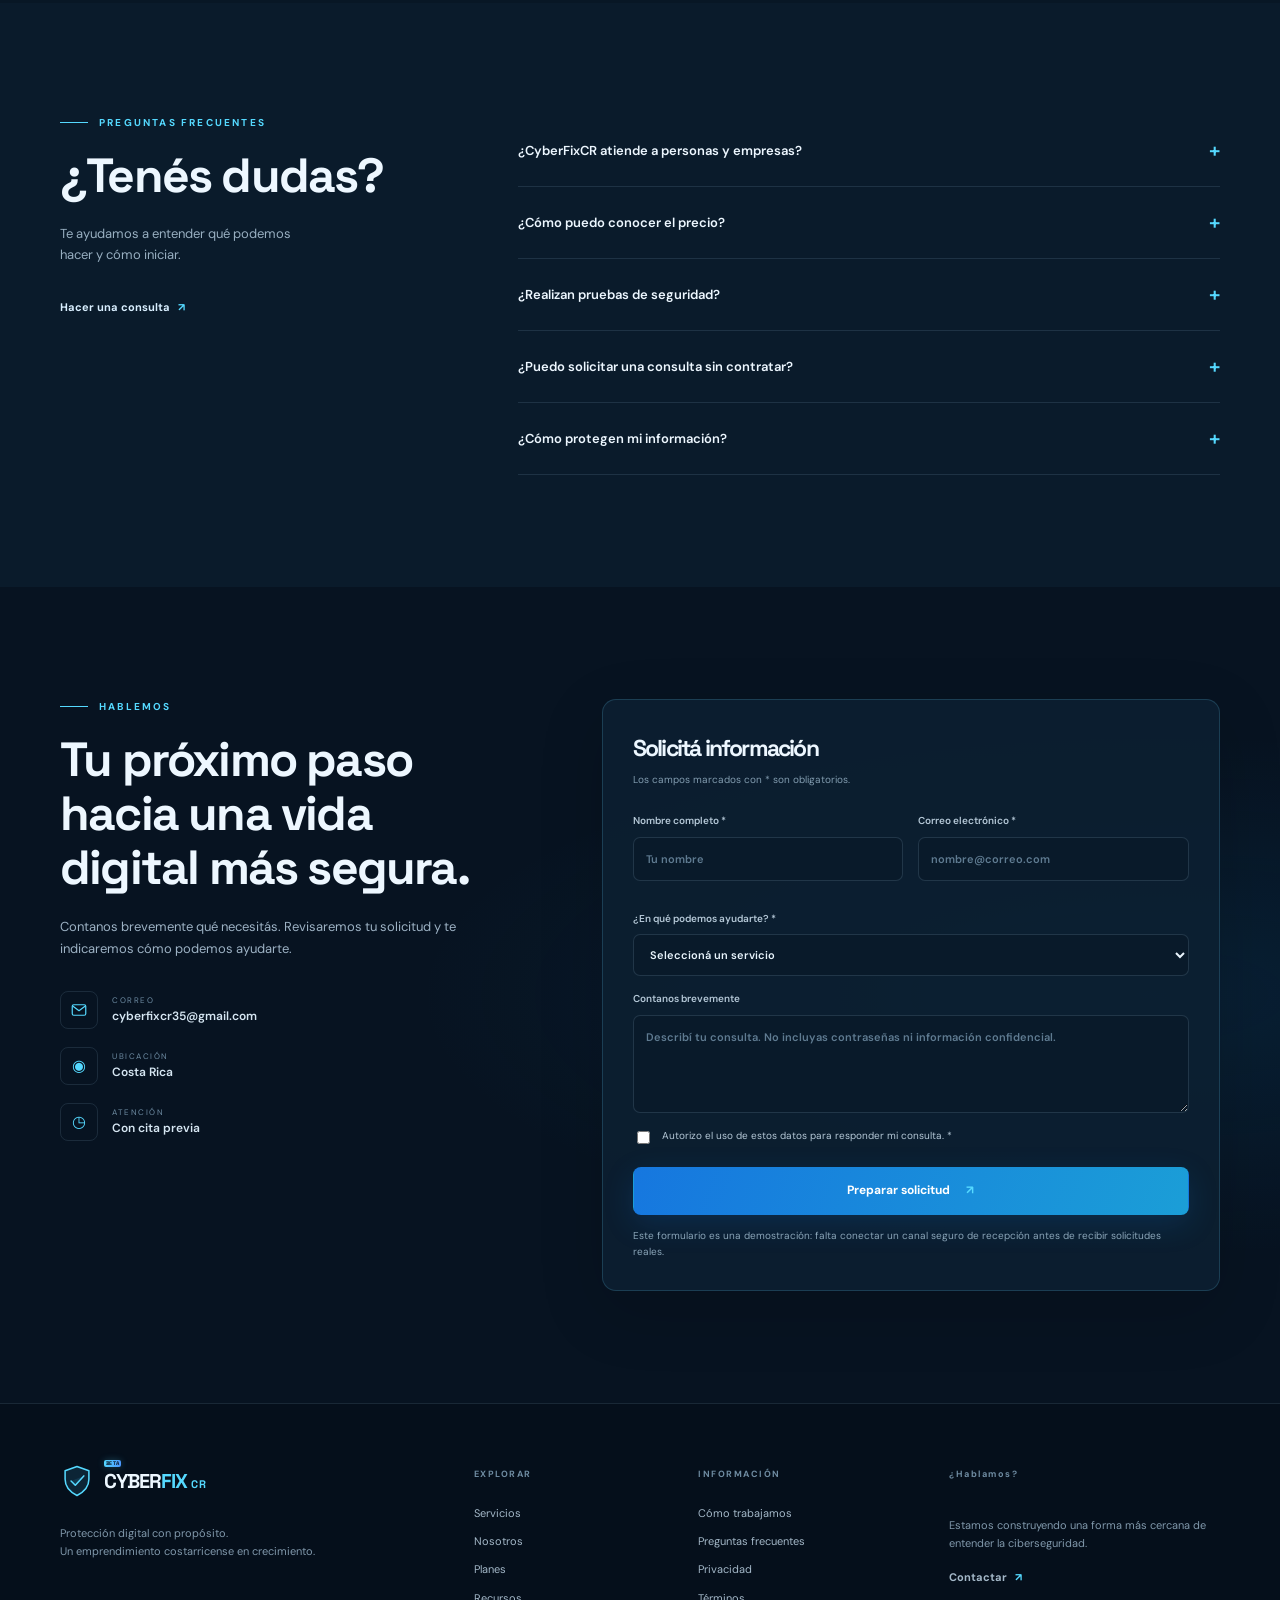
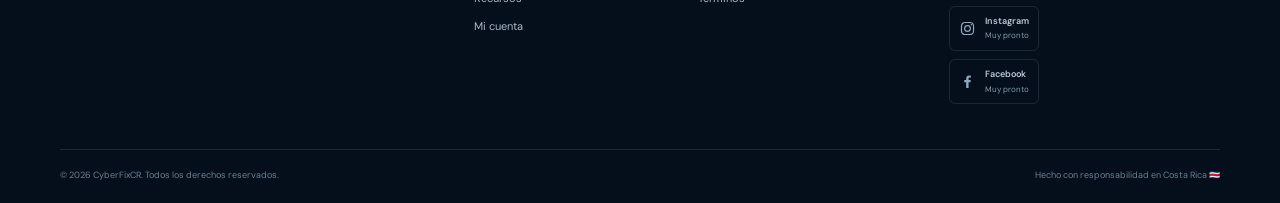
==== commit 28e641b8: "Add Gmail contact and coming-soon socials Co-authored-by: Copilot App <223556219+Copilot@users.norep" ====
--- a/index.html
+++ b/index.html
@@ -15,7 +15,7 @@
   <link rel="preconnect" href="https://fonts.googleapis.com">
   <link rel="preconnect" href="https://fonts.gstatic.com" crossorigin>
   <link href="https://fonts.googleapis.com/css2?family=DM+Sans:wght@400;500;600;700&family=Space+Grotesk:wght@500;600;700&display=swap" rel="stylesheet">
-  <link rel="stylesheet" href="styles.css?v=20261117-beta2">
+  <link rel="stylesheet" href="styles.css?v=20261117-contact">
 </head>
 <body>
   <div class="brand-intro" id="brand-intro" role="status" aria-live="polite">
@@ -26,7 +26,7 @@
       <p class="brand-intro-label">POWERED BY</p>
       <div class="brand-intro-stack">
         <div class="brand-intro-logo brand-intro-github">
-          <span class="brand-intro-icon" aria-hidden="true"><svg viewBox="0 0 32 32"><rect x="5" y="6" width="22" height="20" rx="5"/><path d="m12 13-3 3 3 3m8-6 3 3-3 3m-3-8-2 10"/></svg></span>
+          <span class="brand-intro-icon" aria-hidden="true"><img src="github-invertocat.svg" alt=""></span>
           <span>GitHub</span>
         </div>
         <span class="brand-intro-amp" aria-label="y">&amp;</span>
@@ -146,12 +146,54 @@
       <details><summary>¿Cómo protegen mi información?<span>+</span></summary><p>La información compartida debe limitarse a lo necesario. No envíes contraseñas, códigos de verificación ni datos sensibles mediante el formulario.</p></details>
     </div></div></section>
 
-    <section class="contact-section section" id="contacto"><div class="container contact-layout"><div class="contact-copy reveal"><div class="eyebrow"><span class="eyebrow-line"></span> HABLEMOS</div><h2>Tu próximo paso hacia una vida digital más segura.</h2><p>Contanos brevemente qué necesitás. Revisaremos tu solicitud y te indicaremos cómo podemos ayudarte.</p><div class="contact-detail"><span>✉</span><div><small>CORREO</small><b>Configuración pendiente</b></div></div><div class="contact-detail"><span>◉</span><div><small>UBICACIÓN</small><b>Costa Rica</b></div></div><div class="contact-detail"><span>◷</span><div><small>ATENCIÓN</small><b>Con cita previa</b></div></div></div>
+    <section class="contact-section section" id="contacto">
+      <div class="container contact-layout">
+        <div class="contact-copy reveal">
+          <div class="eyebrow"><span class="eyebrow-line"></span> HABLEMOS</div>
+          <h2>Tu próximo paso hacia una vida digital más segura.</h2>
+          <p>Contanos brevemente qué necesitás. Revisaremos tu solicitud y te indicaremos cómo podemos ayudarte.</p>
+          <div class="contact-detail">
+            <span aria-hidden="true"><svg viewBox="0 0 24 24"><rect x="3" y="5" width="18" height="14" rx="2"/><path d="m4 7 8 6 8-6"/></svg></span>
+            <div><small>CORREO</small><b><a href="https://mail.google.com/mail/?view=cm&amp;fs=1&amp;to=cyberfixcr35%40gmail.com&amp;su=Consulta%20CyberFixCR" target="_blank" rel="noopener noreferrer">cyberfixcr35@gmail.com</a></b></div>
+          </div>
+          <div class="contact-detail"><span>◉</span><div><small>UBICACIÓN</small><b>Costa Rica</b></div></div>
+          <div class="contact-detail"><span>◷</span><div><small>ATENCIÓN</small><b>Con cita previa</b></div></div>
+        </div>
       <form class="contact-form reveal" id="contact-form" novalidate><div class="form-heading"><h3>Solicitá información</h3><p>Los campos marcados con * son obligatorios.</p></div><div class="form-row"><label>Nombre completo *<input name="name" autocomplete="name" required minlength="2" placeholder="Tu nombre"></label><label>Correo electrónico *<input name="email" type="email" autocomplete="email" required placeholder="nombre@correo.com"></label></div><label>¿En qué podemos ayudarte? *<select name="service" required><option value="">Seleccioná un servicio</option><option>Revisión básica de seguridad</option><option>Protección de dispositivos</option><option>Orientación en redes</option><option>Concientización digital</option><option>Copias de seguridad</option><option>Orientación ante incidentes</option><option>Consulta general</option></select></label><label>Contanos brevemente <textarea name="message" rows="4" maxlength="1200" placeholder="Describí tu consulta. No incluyas contraseñas ni información confidencial."></textarea></label><label class="consent"><input type="checkbox" required name="consent"><span>Autorizo el uso de estos datos para responder mi consulta. *</span></label><button class="btn btn-primary form-submit" type="submit">Preparar solicitud <span>↗</span></button><p class="form-status" id="form-status" role="status" aria-live="polite">Este formulario es una demostración: falta conectar un canal seguro de recepción antes de recibir solicitudes reales.</p></form>
     </div></section>
   </main>
 
-  <footer class="site-footer"><div class="container"><div class="footer-main"><div class="footer-brand"><a class="brand" href="#inicio"><span class="brand-mark"><svg viewBox="0 0 40 40"><path d="M20 3 34 8v10c0 9-5.8 15-14 19C11.8 33 6 27 6 18V8l14-5Z"/><path d="m13 20 5 5 10-11"/></svg></span><span class="brand-lockup"><span class="brand-name"><span class="brand-beta" aria-hidden="true">BETA</span>CYBER<span class="accent">FIX</span></span><small>CR</small></span></a><p>Protección digital con propósito.<br>Un emprendimiento costarricense en crecimiento.</p></div><div><h4>EXPLORAR</h4><a href="#servicios">Servicios</a><a href="#nosotros">Nosotros</a><a href="#planes">Planes</a><a href="#recursos">Recursos</a><a href="portal.html">Mi cuenta</a></div><div><h4>INFORMACIÓN</h4><a href="#proceso">Cómo trabajamos</a><a href="#faq">Preguntas frecuentes</a><a href="#privacidad">Privacidad</a><a href="#terminos">Términos</a></div><div class="footer-cta"><h4>¿Hablamos?</h4><p>Estamos construyendo una forma más cercana de entender la ciberseguridad.</p><a href="#contacto" class="text-link">Contactar <span>↗</span></a><div class="social-links" aria-label="Redes sociales"><span title="Perfil próximamente">LinkedIn</span><span title="Perfil próximamente">Instagram</span></div></div></div><div class="footer-bottom"><span>© <span id="year"></span> CyberFixCR. Todos los derechos reservados.</span><span>Hecho con responsabilidad en Costa Rica 🇨🇷</span></div></div></footer>
+  <footer class="site-footer">
+    <div class="container">
+      <div class="footer-main">
+        <div class="footer-brand">
+          <a class="brand" href="#inicio">
+            <span class="brand-mark"><svg viewBox="0 0 40 40"><path d="M20 3 34 8v10c0 9-5.8 15-14 19C11.8 33 6 27 6 18V8l14-5Z"/><path d="m13 20 5 5 10-11"/></svg></span>
+            <span class="brand-lockup"><span class="brand-name"><span class="brand-beta" aria-hidden="true">BETA</span>CYBER<span class="accent">FIX</span></span><small>CR</small></span>
+          </a>
+          <p>Protección digital con propósito.<br>Un emprendimiento costarricense en crecimiento.</p>
+        </div>
+        <div><h4>EXPLORAR</h4><a href="#servicios">Servicios</a><a href="#nosotros">Nosotros</a><a href="#planes">Planes</a><a href="#recursos">Recursos</a><a href="portal.html">Mi cuenta</a></div>
+        <div><h4>INFORMACIÓN</h4><a href="#proceso">Cómo trabajamos</a><a href="#faq">Preguntas frecuentes</a><a href="#privacidad">Privacidad</a><a href="#terminos">Términos</a></div>
+        <div class="footer-cta">
+          <h4>¿Hablamos?</h4>
+          <p>Estamos construyendo una forma más cercana de entender la ciberseguridad.</p>
+          <a href="#contacto" class="text-link">Contactar <span>↗</span></a>
+          <div class="social-links" aria-label="Redes sociales">
+            <div class="social-card">
+              <svg viewBox="0 0 24 24" aria-hidden="true"><rect x="3.5" y="3.5" width="17" height="17" rx="5"/><circle cx="12" cy="12" r="4"/><circle class="social-dot" cx="17.5" cy="6.8" r="1"/></svg>
+              <span><strong>Instagram</strong><small>Muy pronto</small></span>
+            </div>
+            <div class="social-card">
+              <svg viewBox="0 0 24 24" aria-hidden="true"><path class="facebook-mark" d="M13.5 21v-8h2.7l.4-3h-3.1V8.1c0-.9.3-1.6 1.6-1.6h1.7V3.8c-.3 0-1.4-.1-2.6-.1-2.5 0-4.1 1.5-4.1 4.3V10H7.4v3h2.7v8z"/></svg>
+              <span><strong>Facebook</strong><small>Muy pronto</small></span>
+            </div>
+          </div>
+        </div>
+      </div>
+      <div class="footer-bottom"><span>© <span id="year"></span> CyberFixCR. Todos los derechos reservados.</span><span>Hecho con responsabilidad en Costa Rica 🇨🇷</span></div>
+    </div>
+  </footer>
 
   <dialog class="legal-dialog" id="legal-dialog"><div class="dialog-head"><b id="dialog-title">Información</b><button type="button" class="dialog-close" aria-label="Cerrar">×</button></div><div class="dialog-content" id="dialog-content"></div></dialog>
   <button class="back-top" id="back-top" aria-label="Volver arriba">↑</button>
--- a/styles.css
+++ b/styles.css
@@ -9,13 +9,13 @@
 .plans-section{background:#0a1b2b}.plans-grid{display:grid;grid-template-columns:repeat(3,1fr);gap:16px;align-items:stretch}.plan-card{position:relative;padding:31px 27px;border:1px solid var(--line);border-radius:14px;background:#0b1d2e}.plan-popular{border-color:rgba(72,199,255,.5);background:linear-gradient(155deg,#10324a,#0b1d2e);box-shadow:0 15px 50px rgba(0,0,0,.16)}.popular-tag{position:absolute;right:18px;top:18px;background:rgba(45,175,226,.13);color:var(--cyan);padding:5px 8px;border-radius:4px;font-size:8px;letter-spacing:1px;font-weight:700}.plan-card h3{font-size:27px;margin:14px 0 0}.plan-for{font-size:11px;color:#91a8ba;min-height:28px}.plan-price{font:600 20px 'Space Grotesk';color:var(--cyan);margin:23px 0;border-bottom:1px solid var(--line);padding-bottom:20px}.plan-card ul{padding:0;list-style:none;min-height:120px}.plan-card li{font-size:11px;color:#b4c6d5;margin:12px 0}.plan-card li:before{content:"✓";color:#5de0c0;margin-right:9px}.plan-card .btn{width:100%}
 .resources-section{background:#081725}.resources-grid{display:grid;grid-template-columns:repeat(3,1fr);gap:16px}.resource-card{padding:25px;border:1px solid var(--line);border-radius:12px;background:linear-gradient(145deg,#10283d,#0a1c2c);min-height:255px}.resource-number{font-size:9px;letter-spacing:1.6px;color:#6e8da4}.resource-icon{font-size:25px;color:var(--cyan);margin:18px 0}.resource-card h3{font-size:19px;line-height:1.3;letter-spacing:-.5px}.resource-card p{font-size:11px;color:#96adbf}.resource-tag{display:inline-block;color:var(--cyan);font-size:8px;letter-spacing:1.5px;border:1px solid rgba(85,217,255,.2);padding:5px 8px;border-radius:4px;margin-top:10px}
 .faq-section{background:#0a1b2b}.faq-layout{display:grid;grid-template-columns:.7fr 1.3fr;gap:80px}.faq-intro p{font-size:13px;color:#98afc1;max-width:260px;margin:20px 0}.faq-intro .text-link{margin-top:12px}.faq-list details{border-bottom:1px solid var(--line);padding:19px 0}.faq-list summary{list-style:none;cursor:pointer;font-size:13px;font-weight:600;display:flex;align-items:center;justify-content:space-between;gap:15px}.faq-list summary::-webkit-details-marker{display:none}.faq-list summary span{font-size:20px;color:var(--cyan);transition:transform .2s}.faq-list details[open] summary span{transform:rotate(45deg)}.faq-list details p{font-size:12px;color:#9bb0c1;max-width:650px;margin:14px 35px 0 0}
-.contact-section{background:radial-gradient(ellipse at 90% 50%,rgba(16,99,153,.16),transparent 45%),#071321}.contact-layout{display:grid;grid-template-columns:.85fr 1.15fr;gap:85px;align-items:start}.contact-copy h2{max-width:460px}.contact-copy>p{font-size:13px;color:#9db2c4;max-width:410px;margin:22px 0 32px}.contact-detail{display:flex;align-items:center;gap:14px;margin:18px 0}.contact-detail>span{width:38px;height:38px;display:grid;place-items:center;color:var(--cyan);border:1px solid var(--line);border-radius:8px}.contact-detail div{display:flex;flex-direction:column}.contact-detail small{font-size:8px;letter-spacing:1.5px;color:#6e8ca3}.contact-detail b{font-size:12px;font-weight:600;color:#d6e6f2}.contact-form{padding:30px;border:1px solid rgba(95,191,229,.2);border-radius:14px;background:rgba(12,32,50,.85);box-shadow:0 20px 65px rgba(0,0,0,.15)}.form-heading h3{font-size:23px;margin-bottom:4px}.form-heading p{font-size:10px;color:#829caf}.contact-form label{display:flex;flex-direction:column;gap:7px;font-size:10px;color:#b5c8d7;font-weight:600;margin:15px 0}.form-row{display:grid;grid-template-columns:1fr 1fr;gap:15px}.contact-form input:not([type=checkbox]),.contact-form textarea,.contact-form select{width:100%;border:1px solid rgba(144,181,207,.18);border-radius:7px;background:#091a2a;color:#e8f4fc;padding:12px;font-size:11px;outline:none;transition:border .2s}.contact-form input:focus,.contact-form textarea:focus,.contact-form select:focus{border-color:#42bfe9}.contact-form input::placeholder,.contact-form textarea::placeholder{color:#5f7b91}.contact-form select option{background:#091a2a}.consent{flex-direction:row!important;align-items:flex-start;gap:9px!important;font-weight:400!important}.consent input{accent-color:#168fca;margin-top:3px}.form-submit{width:100%;margin-top:5px}.form-status{font-size:10px;color:#8aa5b8;line-height:1.6;margin:13px 0 0}.form-status.success{color:#66e0be}.form-status.error{color:#ffb27d}
+.contact-section{background:radial-gradient(ellipse at 90% 50%,rgba(16,99,153,.16),transparent 45%),#071321}.contact-layout{display:grid;grid-template-columns:.85fr 1.15fr;gap:85px;align-items:start}.contact-copy h2{max-width:460px}.contact-copy>p{font-size:13px;color:#9db2c4;max-width:410px;margin:22px 0 32px}.contact-detail{display:flex;align-items:center;gap:14px;margin:18px 0}.contact-detail>span{width:38px;height:38px;display:grid;place-items:center;color:var(--cyan);border:1px solid var(--line);border-radius:8px}.contact-detail>span svg{width:18px;height:18px;fill:none;stroke:currentColor;stroke-width:1.6;stroke-linecap:round;stroke-linejoin:round}.contact-detail b a{color:inherit;transition:color .2s}.contact-detail b a:hover{color:var(--cyan)}.contact-detail div{display:flex;flex-direction:column}.contact-detail small{font-size:8px;letter-spacing:1.5px;color:#6e8ca3}.contact-detail b{font-size:12px;font-weight:600;color:#d6e6f2}.contact-form{padding:30px;border:1px solid rgba(95,191,229,.2);border-radius:14px;background:rgba(12,32,50,.85);box-shadow:0 20px 65px rgba(0,0,0,.15)}.form-heading h3{font-size:23px;margin-bottom:4px}.form-heading p{font-size:10px;color:#829caf}.contact-form label{display:flex;flex-direction:column;gap:7px;font-size:10px;color:#b5c8d7;font-weight:600;margin:15px 0}.form-row{display:grid;grid-template-columns:1fr 1fr;gap:15px}.contact-form input:not([type=checkbox]),.contact-form textarea,.contact-form select{width:100%;border:1px solid rgba(144,181,207,.18);border-radius:7px;background:#091a2a;color:#e8f4fc;padding:12px;font-size:11px;outline:none;transition:border .2s}.contact-form input:focus,.contact-form textarea:focus,.contact-form select:focus{border-color:#42bfe9}.contact-form input::placeholder,.contact-form textarea::placeholder{color:#5f7b91}.contact-form select option{background:#091a2a}.consent{flex-direction:row!important;align-items:flex-start;gap:9px!important;font-weight:400!important}.consent input{accent-color:#168fca;margin-top:3px}.form-submit{width:100%;margin-top:5px}.form-status{font-size:10px;color:#8aa5b8;line-height:1.6;margin:13px 0 0}.form-status.success{color:#66e0be}.form-status.error{color:#ffb27d}
 .site-footer{background:#050f1b;border-top:1px solid var(--line);padding:58px 0 20px}.footer-main{display:grid;grid-template-columns:1.4fr .7fr .8fr 1fr;gap:35px;padding-bottom:45px}.footer-brand p,.footer-cta p{font-size:11px;color:#8098ab;margin-top:17px}.footer-main h4{font-size:9px;letter-spacing:1.5px;color:#6f8ca2;margin:5px 0 17px}.footer-main>div:not(:first-child){display:flex;flex-direction:column;align-items:flex-start}.footer-main>div>a:not(.brand){font-size:11px;color:#a4b8c8;margin:5px 0}.footer-main>div>a:hover{color:var(--cyan)}.footer-bottom{border-top:1px solid var(--line);padding-top:18px;display:flex;justify-content:space-between;gap:15px;color:#657f94;font-size:9px}.back-top{position:fixed;right:22px;bottom:22px;width:40px;height:40px;border:1px solid rgba(85,217,255,.35);border-radius:8px;background:#0d2a40;color:var(--cyan);font-size:20px;cursor:pointer;opacity:0;pointer-events:none;transform:translateY(10px);transition:.2s;z-index:30}.back-top.visible{opacity:1;pointer-events:auto;transform:translateY(0)}.skip-link{position:absolute;left:-999px;top:10px;background:#fff;color:#000;padding:10px;z-index:100}.skip-link:focus{left:10px}.legal-dialog{max-width:560px;width:calc(100% - 32px);border:1px solid rgba(85,217,255,.3);border-radius:14px;background:#0b1d2e;color:var(--text);padding:0;box-shadow:0 25px 90px #000}.legal-dialog::backdrop{background:rgba(0,0,0,.7);backdrop-filter:blur(5px)}.dialog-head{padding:18px 22px;border-bottom:1px solid var(--line);display:flex;justify-content:space-between}.dialog-close{border:0;background:none;color:var(--cyan);font-size:24px;cursor:pointer}.dialog-content{padding:22px;color:#a9bdcd;font-size:12px}.dialog-content h4{color:#edf7ff}
 .reveal{opacity:0;transform:translateY(18px);transition:opacity .65s ease,transform .65s ease}.reveal.is-visible{opacity:1;transform:translateY(0)}@keyframes float{0%,100%{transform:translateY(0)}50%{transform:translateY(-13px)}}
 @media(max-width:900px){.main-nav{gap:15px}.nav-link{font-size:11px}.hero-layout{gap:20px}.about-layout,.contact-layout{gap:45px}.footer-main{grid-template-columns:1.2fr .8fr .8fr}.footer-cta{grid-column:1/-1}.process-grid{grid-template-columns:repeat(2,1fr)}}
 @media(max-width:700px){.container{width:min(100% - 34px,var(--max))}.site-header{height:70px}.menu-toggle{display:flex;flex-direction:column;gap:5px;padding:10px}.menu-toggle span{width:22px;height:2px;background:#d8effb;border-radius:2px}.main-nav{position:fixed;inset:100px 0 auto;background:#081827;border-bottom:1px solid var(--line);padding:20px 25px 25px;display:flex;flex-direction:column;align-items:stretch;gap:0;transform:translateY(-150%);opacity:0;pointer-events:none;transition:.25s}.main-nav.open{transform:translateY(0);opacity:1;pointer-events:auto}.nav-link{padding:13px 5px;border-bottom:1px solid var(--line);font-size:13px}.nav-cta{margin-top:12px;text-align:center;border:1px solid rgba(85,217,255,.35)}.hero{padding:65px 0 25px}.hero-layout{grid-template-columns:1fr;gap:5px}.hero-copy{position:relative;z-index:2}.hero-visual{height:320px;margin-top:5px}.big-shield{width:185px}.orbit-a{width:300px;height:170px}.orbit-b{width:340px;height:220px}.card-top{top:10px;left:0}.card-bottom{bottom:15px;right:0}.chip-one{top:80px;right:0}.chip-two{bottom:80px;left:0}.hero-bottom{font-size:8px}.trust-items{padding:20px 0;display:grid;grid-template-columns:1fr 1fr;gap:14px;font-size:10px}.section{padding:78px 0}.section-heading{display:block;margin-bottom:32px}.section-heading>p{margin-top:17px}.services-grid{grid-template-columns:1fr 1fr}.service-card{padding:20px;min-height:270px}.service-card h3{font-size:17px}.about-layout,.contact-layout,.faq-layout{grid-template-columns:1fr;gap:38px}.about-art{min-height:300px}.about-panel{max-width:370px}.about-stamp{right:5%;bottom:0}.about-copy h2,.contact-copy h2{font-size:39px}.plans-grid,.resources-grid{grid-template-columns:1fr}.plan-card ul{min-height:0}.plan-card{padding:25px}.faq-layout{gap:15px}.footer-main{grid-template-columns:1fr 1fr;gap:30px}.footer-brand,.footer-cta{grid-column:1/-1}.footer-bottom{flex-direction:column}.form-row{grid-template-columns:1fr;gap:0}.contact-form{padding:22px}.centered{align-items:flex-start;text-align:left}}
 @media(max-width:420px){h1{font-size:43px}.services-grid{grid-template-columns:1fr}.service-card{min-height:235px}.service-card p{min-height:0}.hero-actions .btn{width:100%}.trust-items{grid-template-columns:1fr}.values-row{gap:17px}.values-row span{font-size:9px}}
-.social-links{display:flex;gap:8px;margin-top:14px}.social-links span{font-size:9px;color:#7f9aaf;border:1px solid var(--line);border-radius:5px;padding:5px 8px;cursor:help}
+.social-links{display:flex;flex-direction:column;gap:8px;margin-top:14px}.social-card{display:flex;align-items:center;gap:9px;border:1px solid var(--line);border-radius:6px;padding:7px 9px;color:#8da7bc}.social-card>svg{width:17px;height:17px;flex:none;fill:none;stroke:currentColor;stroke-width:1.7;stroke-linecap:round;stroke-linejoin:round}.social-card>span{display:flex;flex-direction:column;gap:1px}.social-card strong{font-size:9px;color:#b5c8d7;font-weight:600}.social-card small{font-size:8px;color:#7f9aaf}.social-dot{fill:currentColor;stroke:none}.facebook-mark{fill:currentColor;stroke:none}
 @media(prefers-reduced-motion:reduce){*,*::before,*::after{scroll-behavior:auto!important;animation-duration:.01ms!important;animation-iteration-count:1!important;transition-duration:.01ms!important}.reveal{opacity:1;transform:none}}
 .brand-intro{position:fixed;inset:0;z-index:1000;display:grid;place-items:center;overflow:hidden;background:radial-gradient(ellipse at 50% 48%,rgba(15,77,115,.38),transparent 42%),#06111e;color:var(--text);animation:intro-background 2.6s ease both}
 .brand-intro:before{content:"";position:absolute;inset:0;background-image:linear-gradient(rgba(95,167,210,.05) 1px,transparent 1px),linear-gradient(90deg,rgba(95,167,210,.05) 1px,transparent 1px);background-size:46px 46px;mask-image:radial-gradient(ellipse at center,#000,transparent 78%)}
@@ -32,6 +32,7 @@
 .brand-intro-github{animation-delay:.34s}
 .brand-intro-supabase{animation-delay:.52s}
 .brand-intro-icon{width:30px;height:30px;display:grid;place-items:center}
+.brand-intro-icon img{display:block;width:100%;height:100%;object-fit:contain}
 .brand-intro-icon svg{width:100%;height:100%;fill:none;stroke:#eaf7ff;stroke-width:1.8;stroke-linecap:round;stroke-linejoin:round}
 .brand-intro-supabase .brand-intro-icon svg{fill:#63e4ba;stroke:#63e4ba}
 .brand-intro-amp{color:#56d9ff;font:500 19px 'Space Grotesk',sans-serif;animation:intro-text-in .4s .5s both}
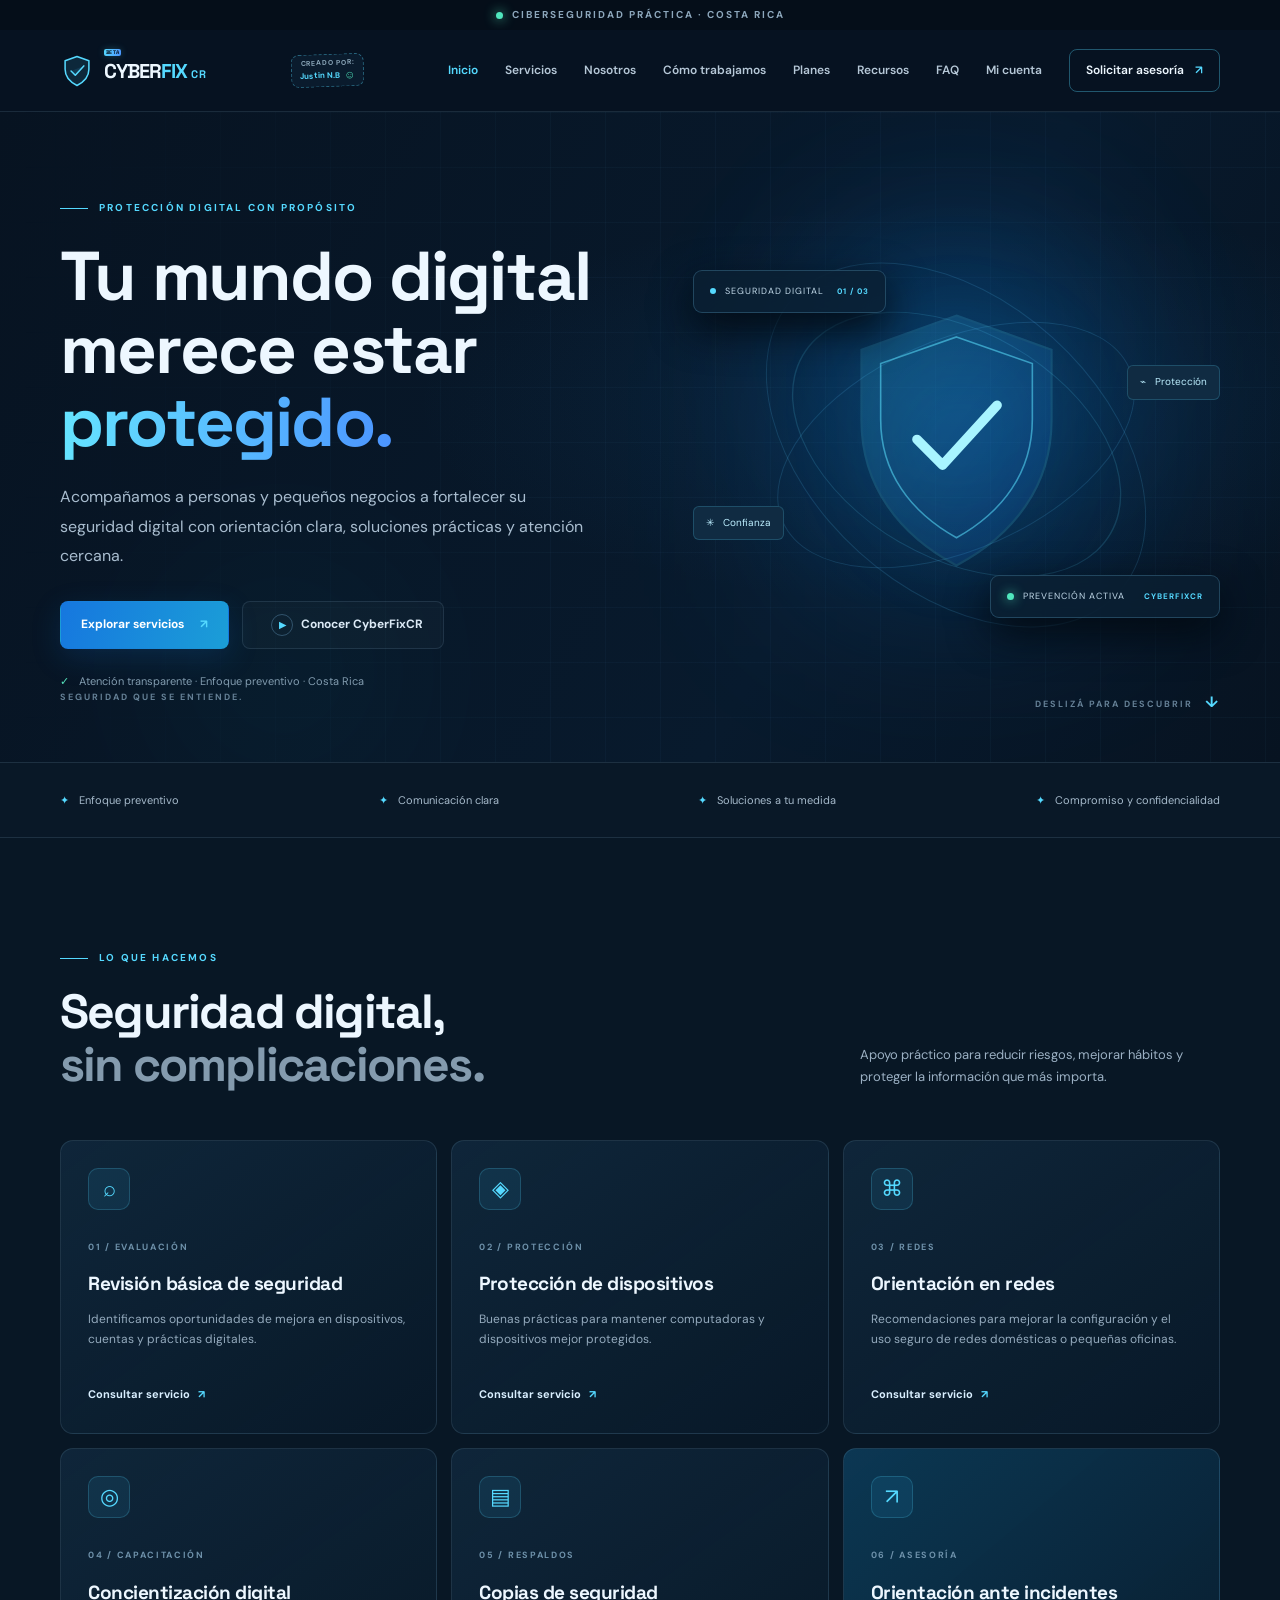
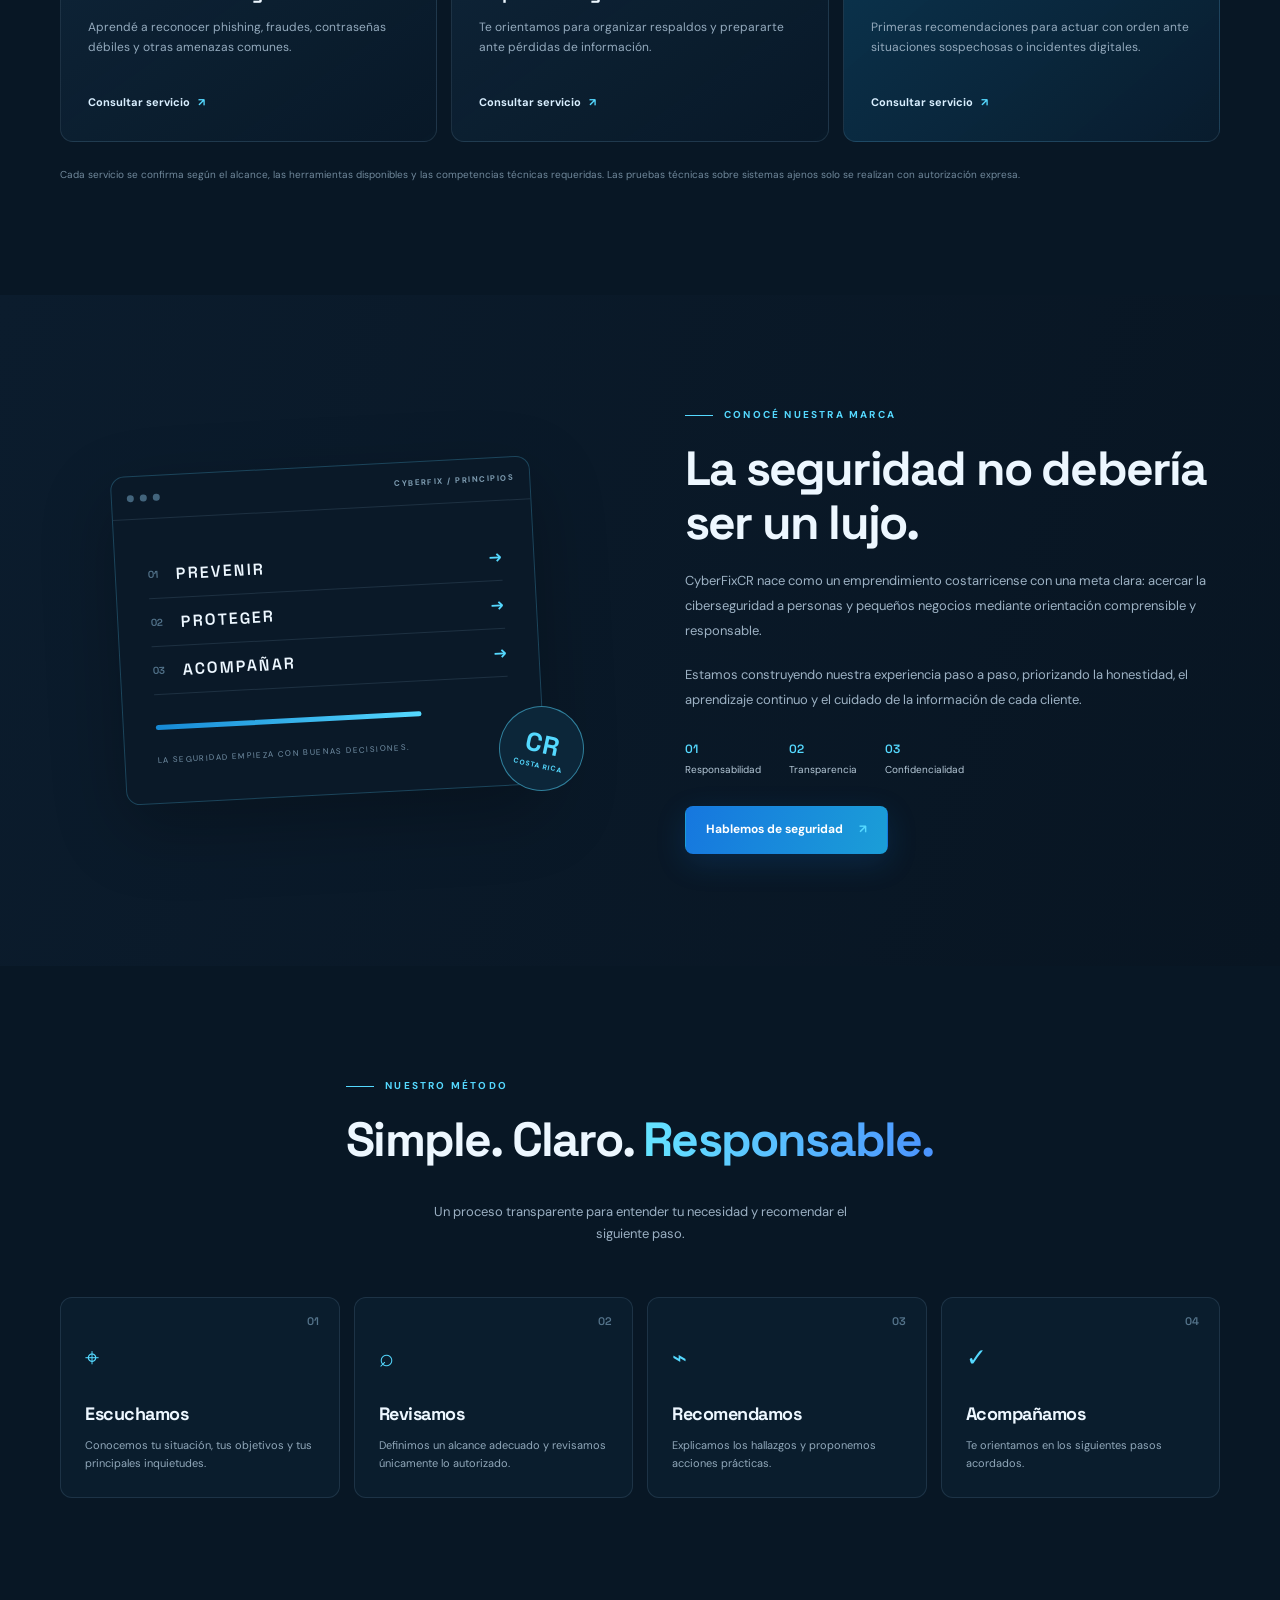
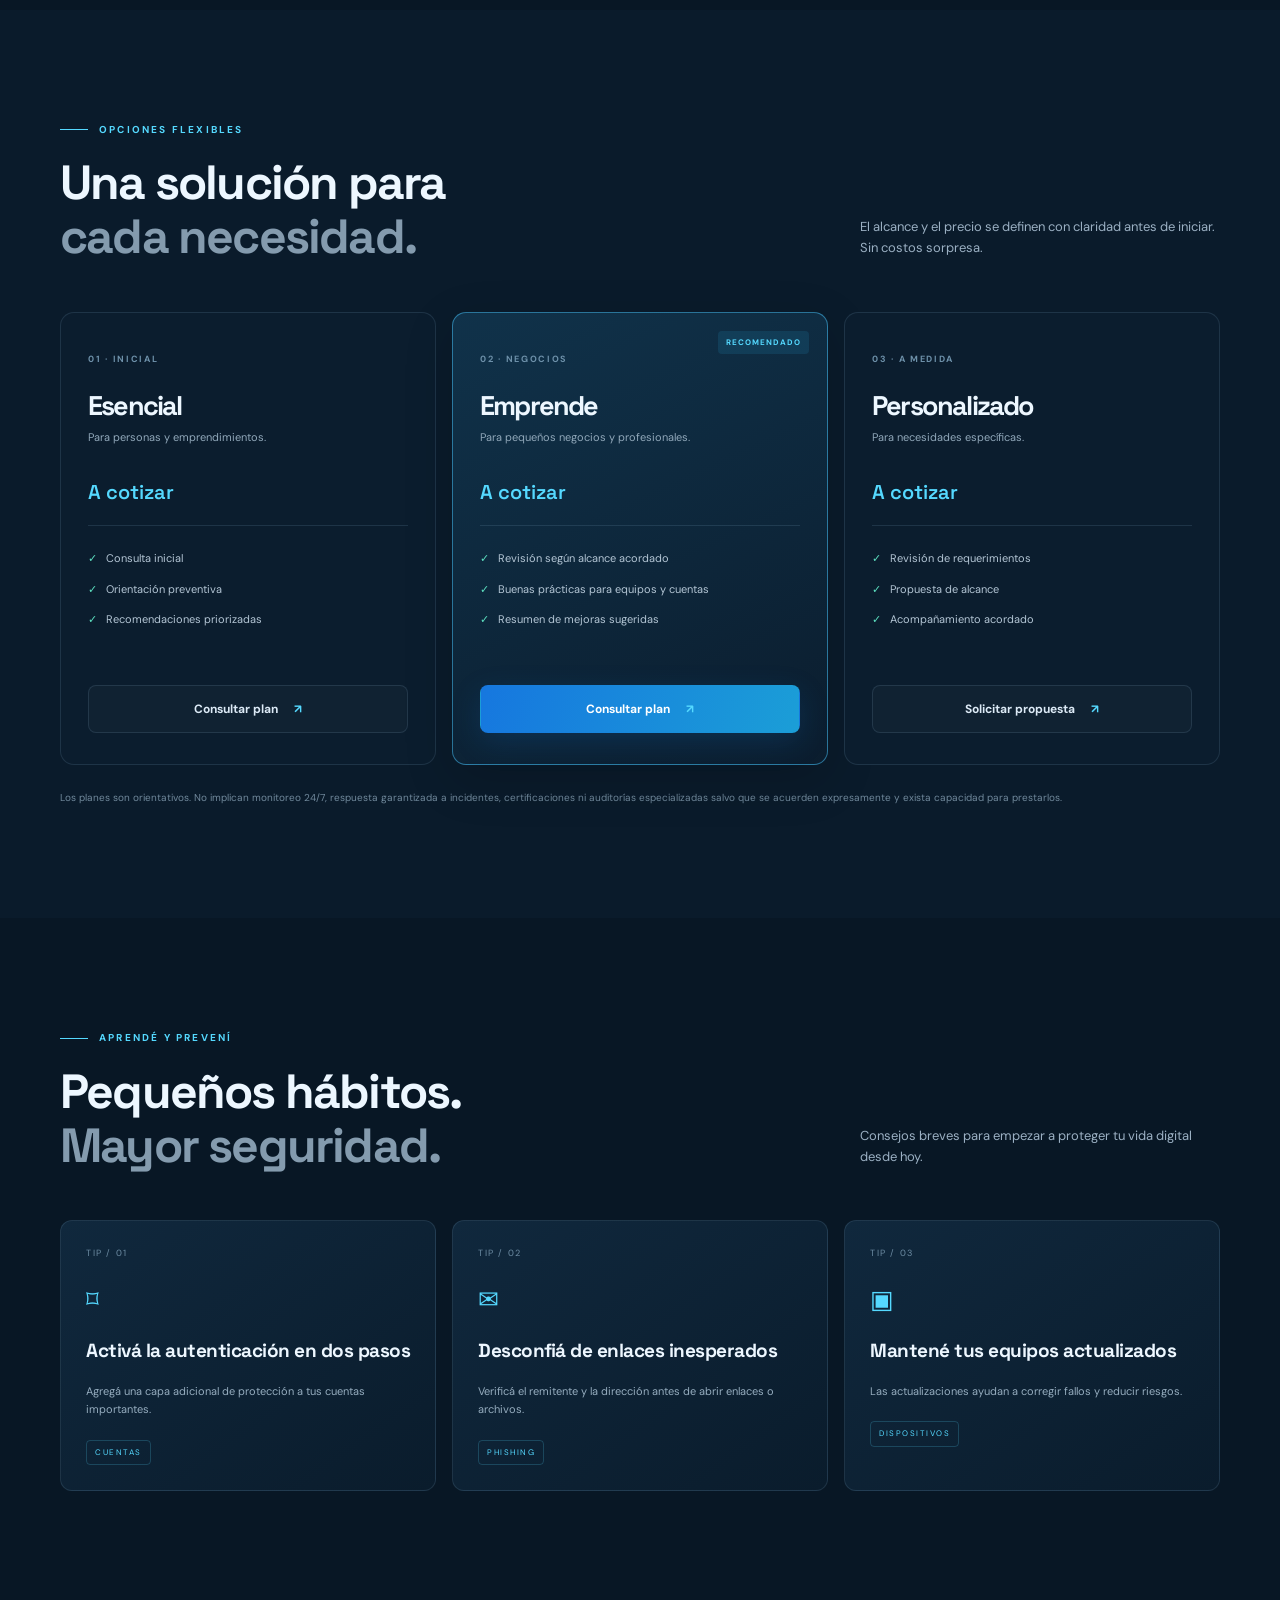
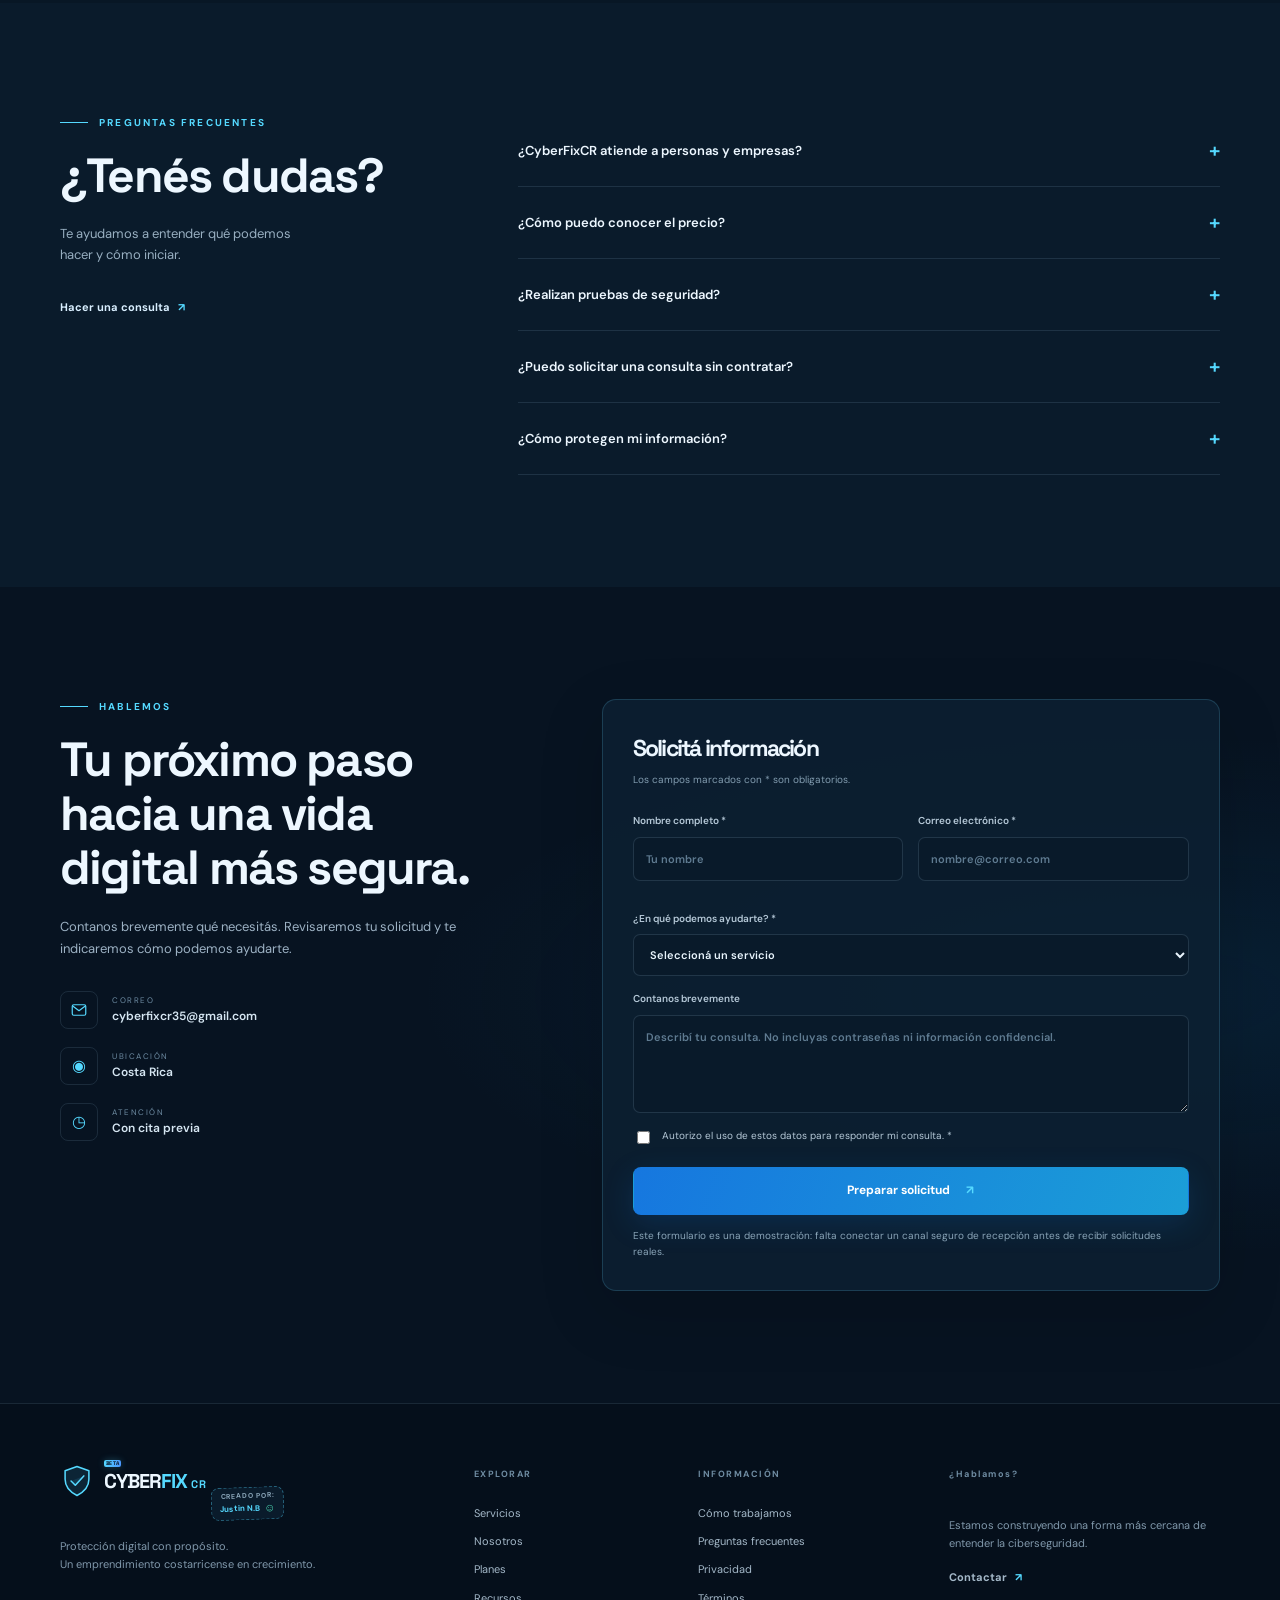
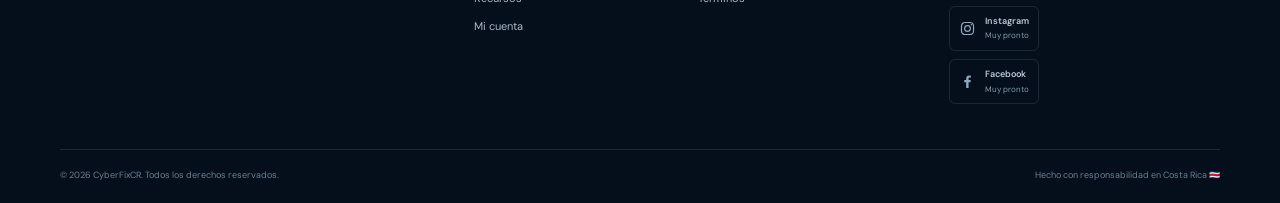
==== commit cbb60d35: "Add creator stamp to CyberFixCR branding Co-authored-by: Copilot App <223556219+Copilot@users.norepl" ====
--- a/index.html
+++ b/index.html
@@ -15,7 +15,7 @@
   <link rel="preconnect" href="https://fonts.googleapis.com">
   <link rel="preconnect" href="https://fonts.gstatic.com" crossorigin>
   <link href="https://fonts.googleapis.com/css2?family=DM+Sans:wght@400;500;600;700&family=Space+Grotesk:wght@500;600;700&display=swap" rel="stylesheet">
-  <link rel="stylesheet" href="styles.css?v=20261117-contact">
+  <link rel="stylesheet" href="styles.css?v=20261117-creator">
 </head>
 <body>
   <div class="brand-intro" id="brand-intro" role="status" aria-live="polite">
@@ -49,6 +49,7 @@
         <span class="brand-mark" aria-hidden="true"><svg viewBox="0 0 40 40"><path d="M20 3 34 8v10c0 9-5.8 15-14 19C11.8 33 6 27 6 18V8l14-5Z"/><path d="m13 20 5 5 10-11"/></svg></span>
         <span class="brand-lockup"><span class="brand-name"><span class="brand-beta" aria-hidden="true">BETA</span>CYBER<span class="accent">FIX</span></span><small>CR</small></span>
       </a>
+      <span class="creator-seal"><span>CREADO POR:</span><span class="creator-seal-name"><strong>Justin N.B</strong><span aria-hidden="true">☺</span></span></span>
       <button class="menu-toggle" aria-label="Abrir menú" aria-expanded="false" aria-controls="main-nav"><span></span><span></span><span></span></button>
       <nav id="main-nav" class="main-nav" aria-label="Navegación principal">
         <a href="#inicio" class="nav-link active">Inicio</a>
@@ -171,6 +172,7 @@
             <span class="brand-mark"><svg viewBox="0 0 40 40"><path d="M20 3 34 8v10c0 9-5.8 15-14 19C11.8 33 6 27 6 18V8l14-5Z"/><path d="m13 20 5 5 10-11"/></svg></span>
             <span class="brand-lockup"><span class="brand-name"><span class="brand-beta" aria-hidden="true">BETA</span>CYBER<span class="accent">FIX</span></span><small>CR</small></span>
           </a>
+          <span class="creator-seal"><span>CREADO POR:</span><span class="creator-seal-name"><strong>Justin N.B</strong><span aria-hidden="true">☺</span></span></span>
           <p>Protección digital con propósito.<br>Un emprendimiento costarricense en crecimiento.</p>
         </div>
         <div><h4>EXPLORAR</h4><a href="#servicios">Servicios</a><a href="#nosotros">Nosotros</a><a href="#planes">Planes</a><a href="#recursos">Recursos</a><a href="portal.html">Mi cuenta</a></div>
--- a/styles.css
+++ b/styles.css
@@ -1,6 +1,7 @@
 @import url('https://fonts.googleapis.com/css2?family=DM+Sans:wght@400;500;600;700&family=Space+Grotesk:wght@500;600;700&display=swap');
 :root{--bg:#071321;--bg2:#0a1a2b;--panel:#0d2033;--panel2:#10283e;--line:rgba(151,190,220,.14);--text:#edf7ff;--muted:#9bb0c3;--cyan:#55d9ff;--blue:#2676ee;--max:1160px;--radius:20px}
 *{box-sizing:border-box}html{scroll-behavior:smooth;scroll-padding-top:92px}body{margin:0;background:var(--bg);color:var(--text);font-family:'DM Sans',sans-serif;line-height:1.65;overflow-x:hidden}body.menu-open{overflow:hidden}a{color:inherit;text-decoration:none}button,input,textarea,select{font:inherit}.container{width:min(var(--max),calc(100% - 48px));margin-inline:auto}.topline{height:30px;display:flex;align-items:center;justify-content:center;gap:9px;background:#050e19;color:#8da7bc;font-size:10px;font-weight:700;letter-spacing:2px}.pulse,.status-led{width:7px;height:7px;border-radius:50%;background:#50e6bd;box-shadow:0 0 12px #50e6bd}.site-header{height:82px;position:sticky;top:0;z-index:50;background:rgba(7,19,33,.88);backdrop-filter:blur(18px);border-bottom:1px solid var(--line)}.nav-wrap{height:100%;display:flex;align-items:center;justify-content:space-between}.brand{display:inline-flex;align-items:center;gap:10px;font:700 20px 'Space Grotesk',sans-serif;letter-spacing:-1px}.brand-mark{width:34px;height:38px;display:grid;place-items:center}.brand-mark svg{width:100%;fill:rgba(66,198,255,.12);stroke:var(--cyan);stroke-width:1.8;stroke-linecap:round;stroke-linejoin:round}.brand .accent,.brand small{color:var(--cyan)}.brand-lockup{display:inline-flex;align-items:baseline;gap:2px}.brand-name{position:relative;display:inline-block}.brand-beta{position:absolute;left:0;top:-1.6em;padding:1px 2px;border-radius:2px;background:linear-gradient(100deg,#55d9ff,#4b94ff);color:#071321;font-size:.26em;font-weight:700;line-height:1;letter-spacing:.25px;box-shadow:0 0 7px rgba(85,217,255,.25)}.brand small{font-size:11px;margin-left:2px;letter-spacing:1px}.main-nav{display:flex;align-items:center;gap:27px}.nav-link{font-size:12px;color:#b6c8d8;font-weight:600;transition:.2s}.nav-link:hover,.nav-link.active{color:var(--cyan)}.nav-cta{padding:11px 16px;border:1px solid rgba(85,217,255,.35);border-radius:8px;color:var(--text)}.nav-cta span,.btn span,.text-link span{margin-left:8px;color:var(--cyan)}.menu-toggle{display:none;background:none;border:0;color:white}
+.creator-seal{display:inline-flex;flex-direction:column;align-items:center;gap:2px;padding:4px 8px;border:1px dashed rgba(85,217,255,.38);border-radius:8px;background:rgba(13,32,51,.72);color:#8aa5b8;font-size:7px;font-weight:700;letter-spacing:.8px;line-height:1.15;white-space:nowrap;transform:rotate(-2deg)}.creator-seal-name{display:flex;align-items:center;gap:4px;font-size:8px;letter-spacing:.1px}.creator-seal-name strong{color:var(--cyan)}.creator-seal-name>span{color:#50e6bd;font-size:11px}.nav-link{font-size:12px;color:#b6c8d8;font-weight:600;transition:.2s}.nav-link:hover,.nav-link.active{color:var(--cyan)}.nav-cta{padding:11px 16px;border:1px solid rgba(85,217,255,.35);border-radius:8px;color:var(--text)}.nav-cta span,.btn span,.text-link span{margin-left:8px;color:var(--cyan)}.menu-toggle{display:none;background:none;border:0;color:white}
 .section{padding:112px 0;position:relative}.hero{min-height:650px;padding:88px 0 28px;overflow:hidden;background:radial-gradient(ellipse at 75% 45%,rgba(17,91,151,.18),transparent 40%),linear-gradient(120deg,#071321,#081a2d 65%,#071321)}.hero-grid{position:absolute;inset:0;background-image:linear-gradient(rgba(95,167,210,.045) 1px,transparent 1px),linear-gradient(90deg,rgba(95,167,210,.045) 1px,transparent 1px);background-size:55px 55px;mask-image:linear-gradient(to right,transparent,black 45%,black)}.orb{position:absolute;border-radius:50%;filter:blur(90px);opacity:.18;pointer-events:none}.orb-one{width:260px;height:260px;background:#0878d7;right:15%;top:15%}.orb-two{width:180px;height:180px;background:#13c8dc;left:15%;bottom:0;opacity:.08}.hero-layout{position:relative;display:grid;grid-template-columns:1.05fr .95fr;align-items:center;gap:50px;min-height:480px}.eyebrow{display:flex;align-items:center;gap:11px;color:var(--cyan);font-size:10px;font-weight:700;letter-spacing:2.2px}.eyebrow-line{width:28px;height:1px;background:var(--cyan)}h1,h2,h3,p{margin-top:0}h1,h2,h3{font-family:'Space Grotesk',sans-serif;letter-spacing:-1.8px}h1{font-size:clamp(44px,5.4vw,70px);line-height:1.06;margin:23px 0}.gradient-text{background:linear-gradient(90deg,#65e4ff,#4b94ff);-webkit-background-clip:text;background-clip:text;color:transparent}.hero-lead{max-width:540px;color:#a9bdcf;font-size:16px;line-height:1.85}.hero-actions{display:flex;flex-wrap:wrap;gap:13px;margin:30px 0 23px}.btn{min-height:48px;padding:0 20px;display:inline-flex;align-items:center;justify-content:center;gap:8px;border-radius:8px;font-size:12px;font-weight:700;border:1px solid transparent;cursor:pointer;transition:transform .2s,box-shadow .2s,background .2s}.btn:hover{transform:translateY(-3px)}.btn-primary{background:linear-gradient(110deg,#1677df,#1b9ed7);color:#fff;box-shadow:0 9px 30px rgba(19,119,213,.18)}.btn-primary:hover{box-shadow:0 12px 35px rgba(35,166,232,.3)}.btn-ghost,.btn-outline{border-color:var(--line);color:#dceaf6;background:rgba(255,255,255,.025)}.play-icon{font-size:9px;color:var(--cyan);border:1px solid #31536c;border-radius:50%;width:22px;height:22px;display:grid;place-items:center}.hero-note{font-size:11px;color:#829caf}.check-dot{color:#56e3bd;margin-right:7px}.hero-visual{height:430px;position:relative;display:grid;place-items:center}.visual-glow{position:absolute;width:270px;height:270px;background:#0876ce;filter:blur(100px);opacity:.28}.orbit{position:absolute;border:1px solid rgba(88,200,255,.16);border-radius:50%;transform:rotate(-24deg)}.orbit-a{width:380px;height:210px}.orbit-b{width:440px;height:290px;transform:rotate(42deg)}.shield-wrap{position:relative;z-index:2;filter:drop-shadow(0 0 40px rgba(37,177,255,.3));animation:float 6s ease-in-out infinite}.big-shield{width:235px}.shield-ring{position:absolute;inset:24px -10px;border:1px solid rgba(89,218,255,.16);border-radius:50%;transform:rotate(30deg) scaleX(1.4);pointer-events:none}.visual-card{position:absolute;z-index:3;background:rgba(10,32,51,.8);border:1px solid rgba(116,204,241,.23);backdrop-filter:blur(12px);border-radius:9px;padding:13px 16px;font-size:9px;letter-spacing:1px;color:#c2d9e9;box-shadow:0 15px 40px #020a12}.visual-card b{color:var(--cyan);font-size:8px;margin-left:10px}.card-top{top:40px;left:0}.card-bottom{bottom:42px;right:0;display:flex;align-items:center;gap:9px}.card-bottom b{margin-left:10px}.mini-dot{display:inline-block;width:6px;height:6px;background:var(--cyan);border-radius:50%;margin-right:6px}.float-chip{position:absolute;padding:8px 12px;border-radius:6px;background:#102b42;border:1px solid rgba(85,217,255,.2);font-size:10px;color:#bdefff}.chip-one{top:135px;right:0}.chip-two{bottom:120px;left:0}.hero-bottom{position:relative;display:flex;justify-content:space-between;color:#658096;font-size:9px;letter-spacing:2px;font-weight:700}.scroll-cue b{color:var(--cyan);font-size:15px;margin-left:8px}
 .trust-strip{border-block:1px solid var(--line);background:#091827}.trust-items{min-height:74px;display:flex;align-items:center;justify-content:space-between;gap:20px;color:#a6bacb;font-size:11px}.trust-items i{color:var(--cyan);font-style:normal;margin-right:7px}
 .section-heading{display:flex;align-items:end;justify-content:space-between;gap:35px;margin-bottom:48px}.section-heading h2,.about-copy h2,.faq-intro h2,.contact-copy h2{font-size:clamp(34px,4vw,48px);line-height:1.12;margin:18px 0 0}.muted-heading{color:#849bae}.section-heading>p{max-width:360px;color:var(--muted);font-size:13px;margin-bottom:5px}.services-section{background:#081725}.services-grid{display:grid;grid-template-columns:repeat(3,1fr);gap:14px}.service-card{min-height:270px;padding:27px;border:1px solid var(--line);border-radius:13px;background:linear-gradient(145deg,rgba(17,43,65,.75),rgba(9,26,42,.65));transition:.25s;position:relative;overflow:hidden}.service-card:before{content:"";position:absolute;inset:0;background:radial-gradient(circle at 100% 0,rgba(41,163,222,.12),transparent 45%);opacity:0;transition:.25s}.service-card:hover{transform:translateY(-5px);border-color:rgba(85,217,255,.38)}.service-card:hover:before{opacity:1}.service-icon{width:42px;height:42px;border-radius:10px;background:rgba(49,174,231,.1);border:1px solid rgba(85,217,255,.2);display:grid;place-items:center;color:var(--cyan);font-size:22px;margin-bottom:22px}.card-index,.plan-label{font-size:9px;color:#6e91aa;letter-spacing:1.7px;font-weight:700}.service-card h3{font-size:19px;letter-spacing:-.5px;margin:10px 0}.service-card p{font-size:12px;color:#94aabd;min-height:58px}.text-link{display:inline-flex;align-items:center;color:#d9efff;font-size:11px;font-weight:700}.text-link:hover{color:var(--cyan)}.service-card-featured{background:linear-gradient(140deg,rgba(13,67,99,.75),rgba(9,29,47,.85))}.section-footnote{font-size:10px;color:#71899c;line-height:1.7;margin:24px 0 0}
